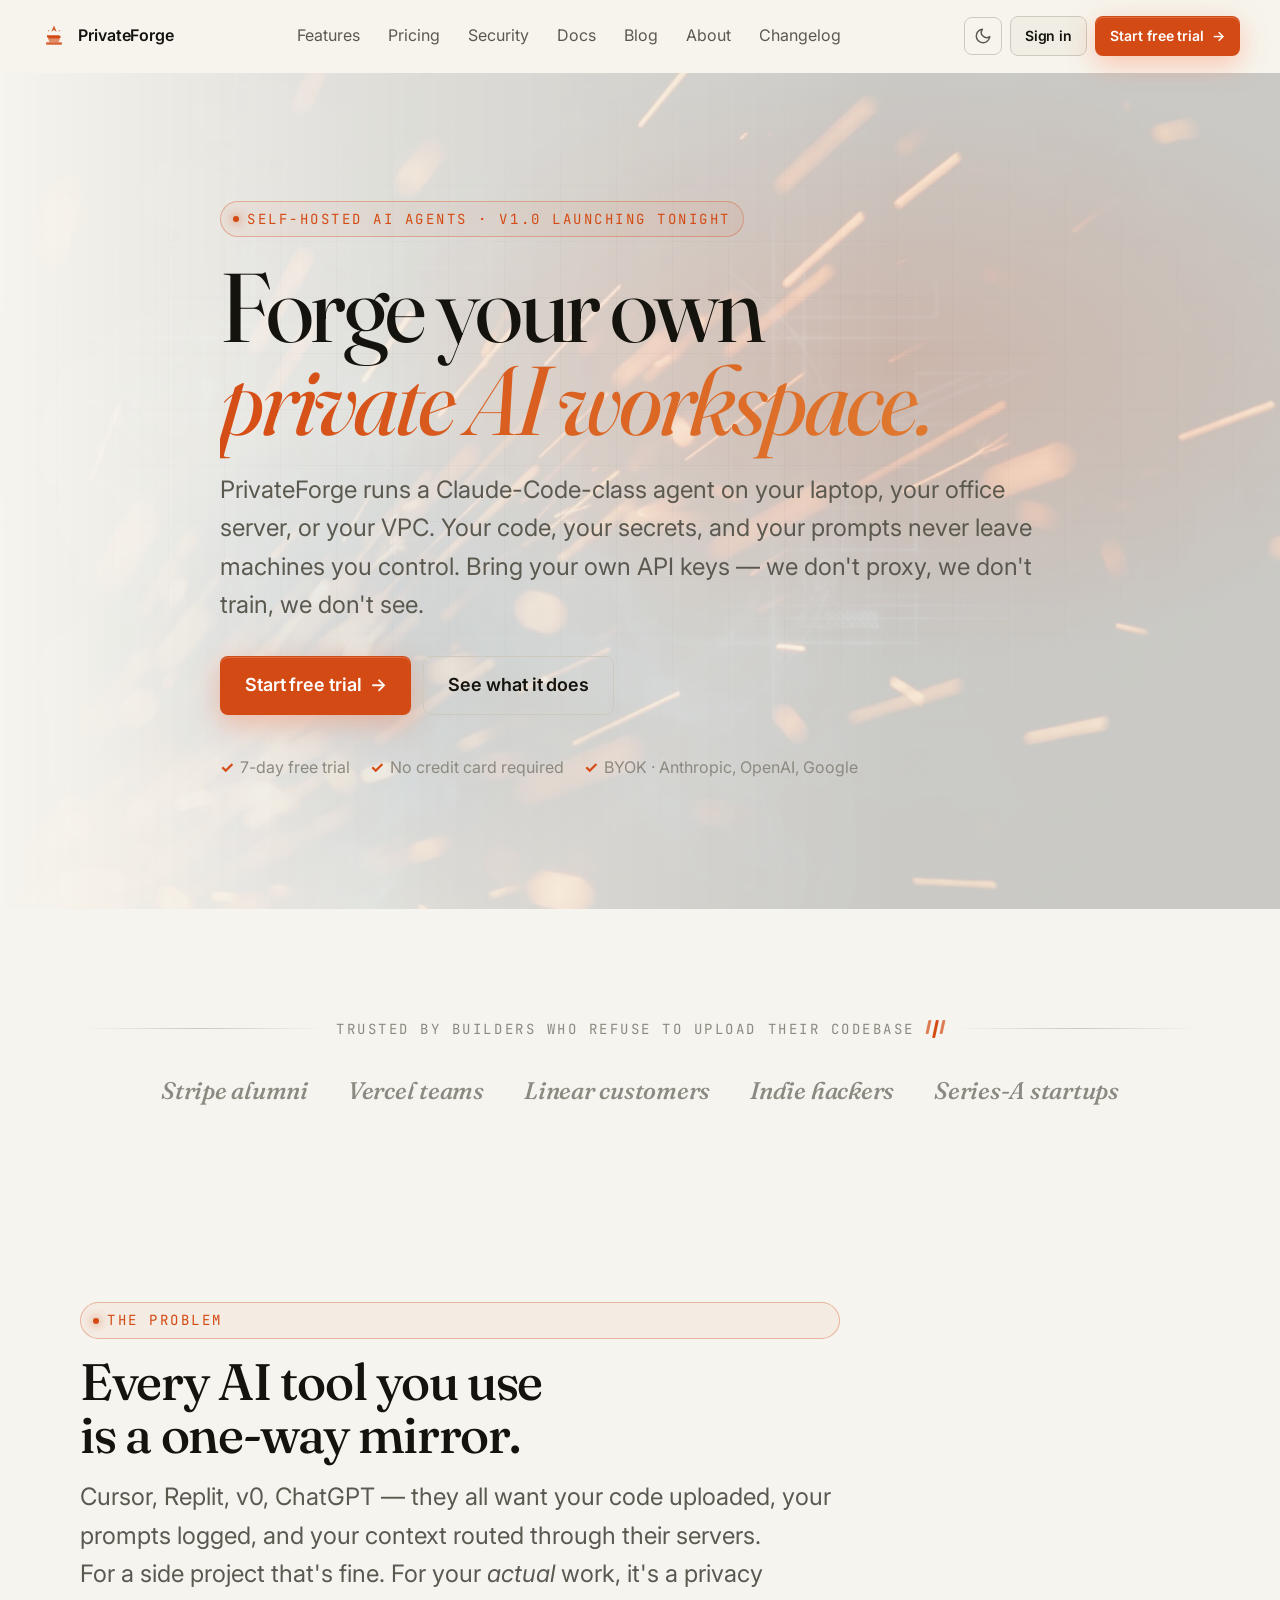
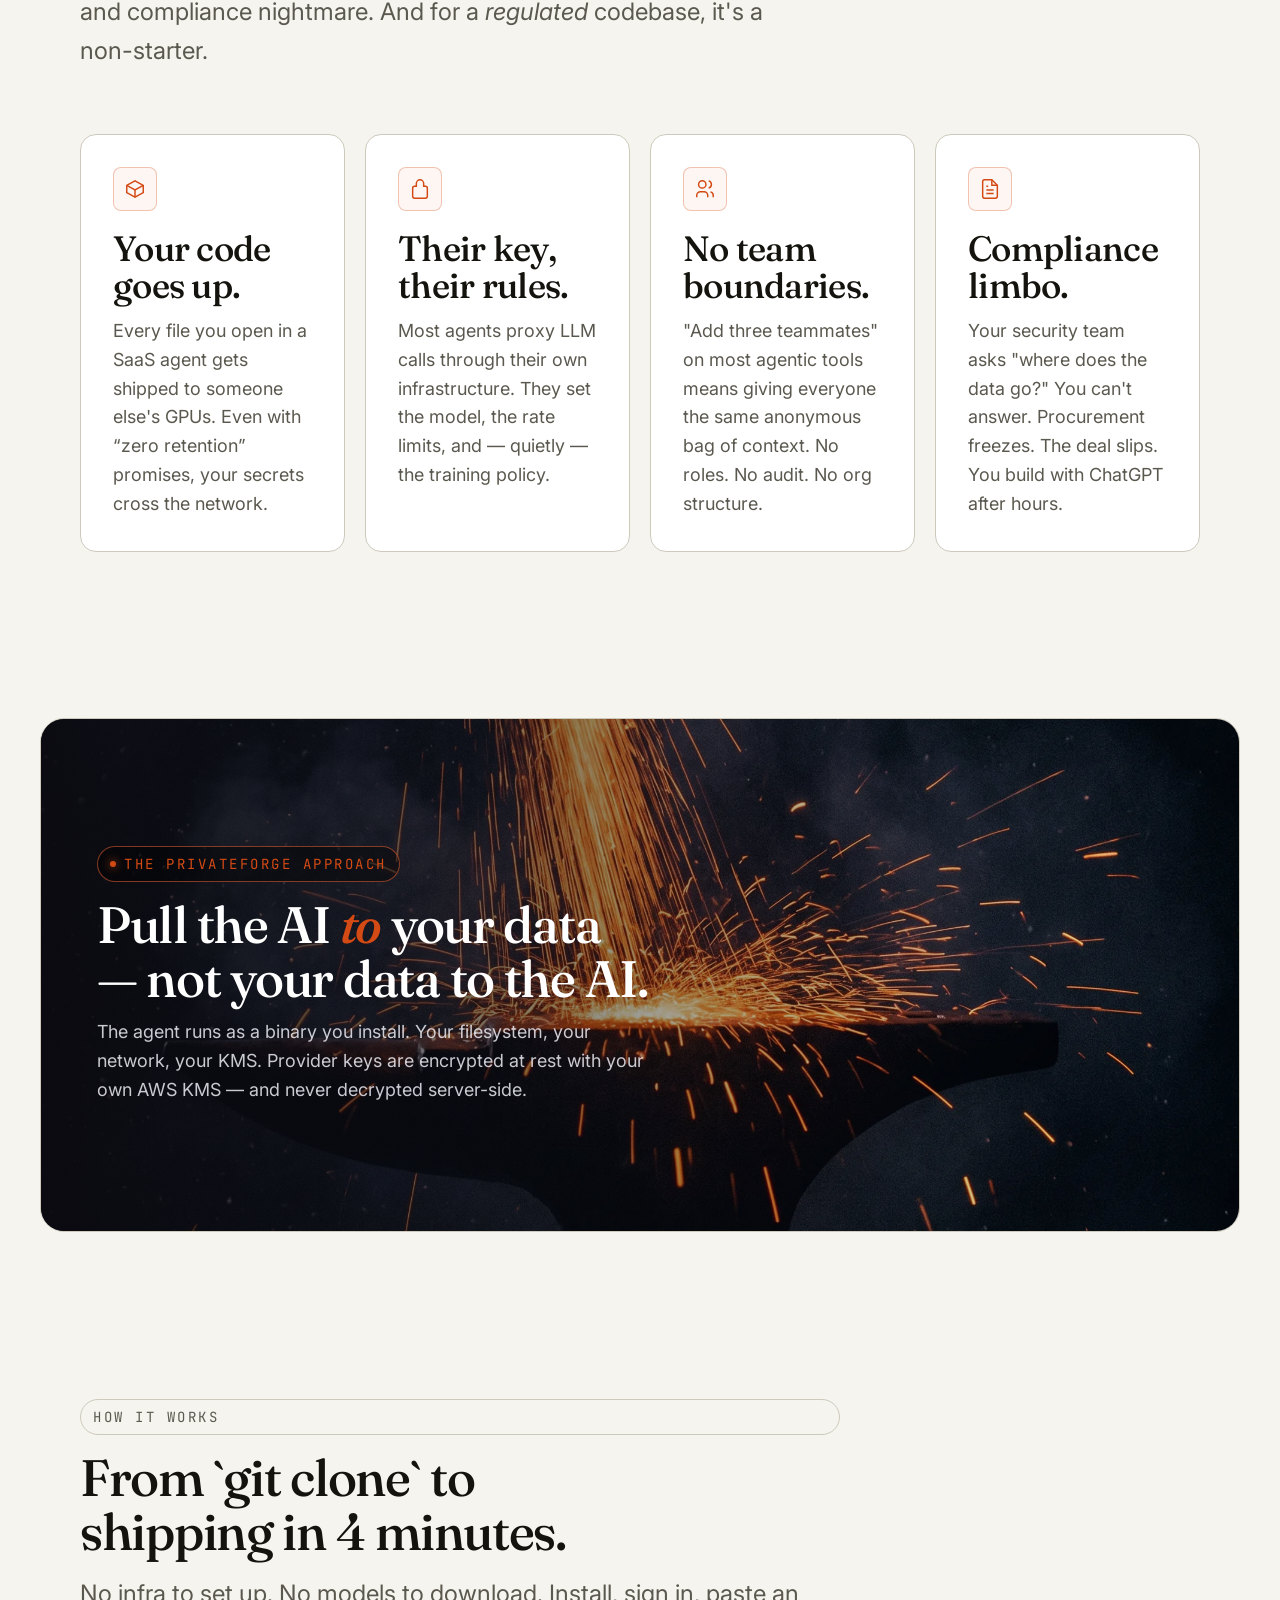
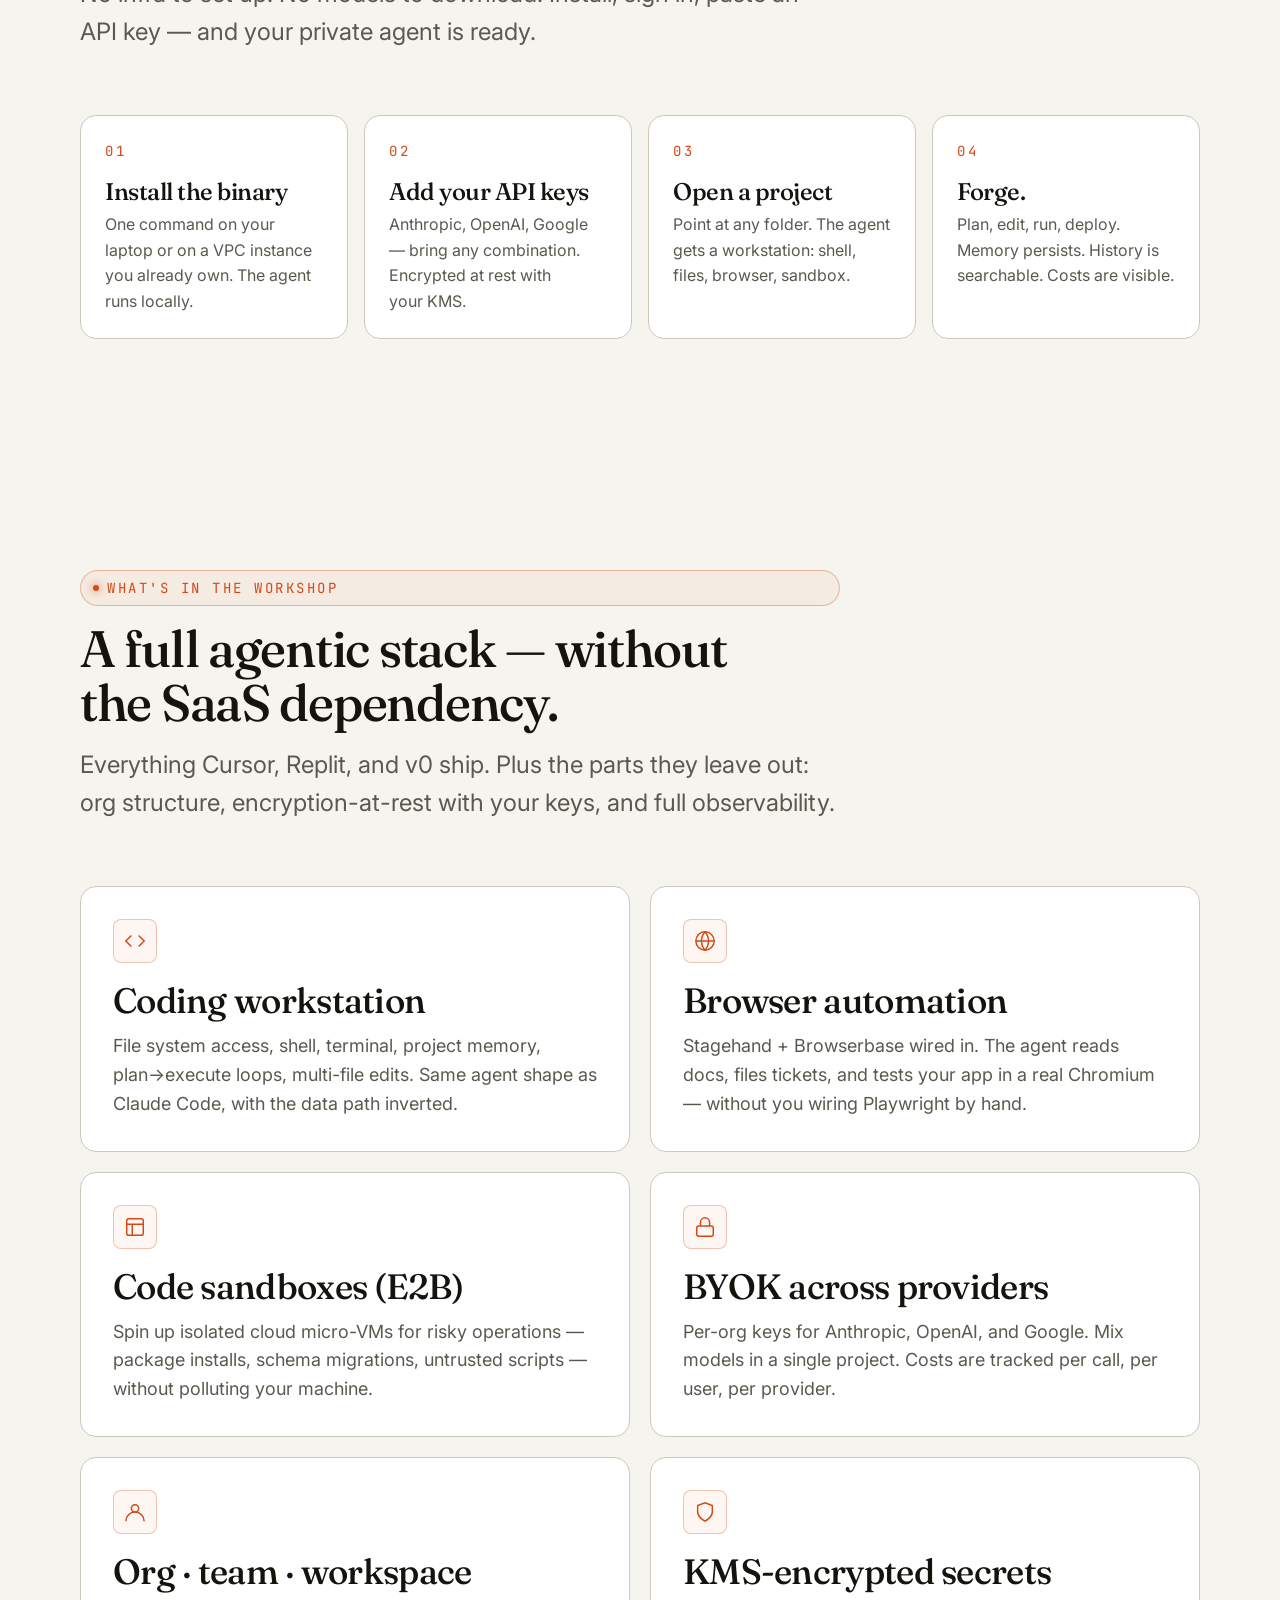
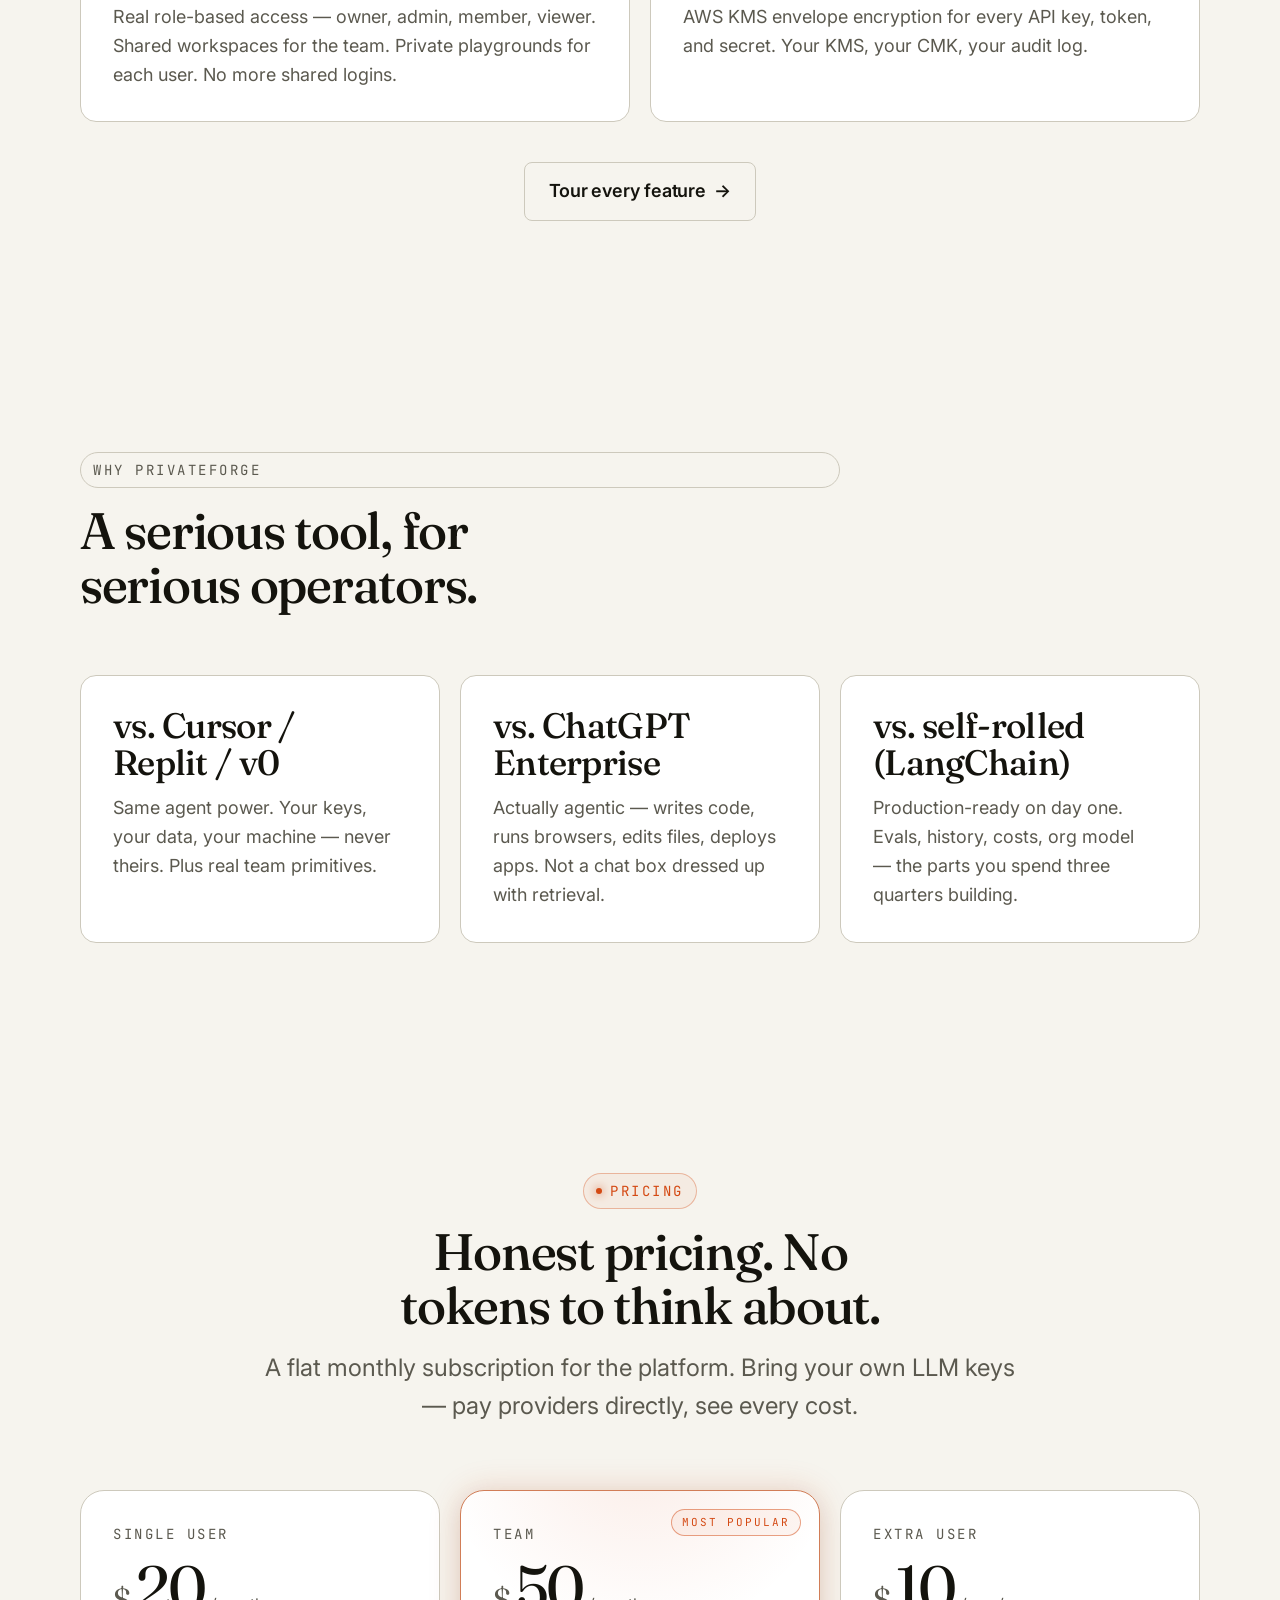
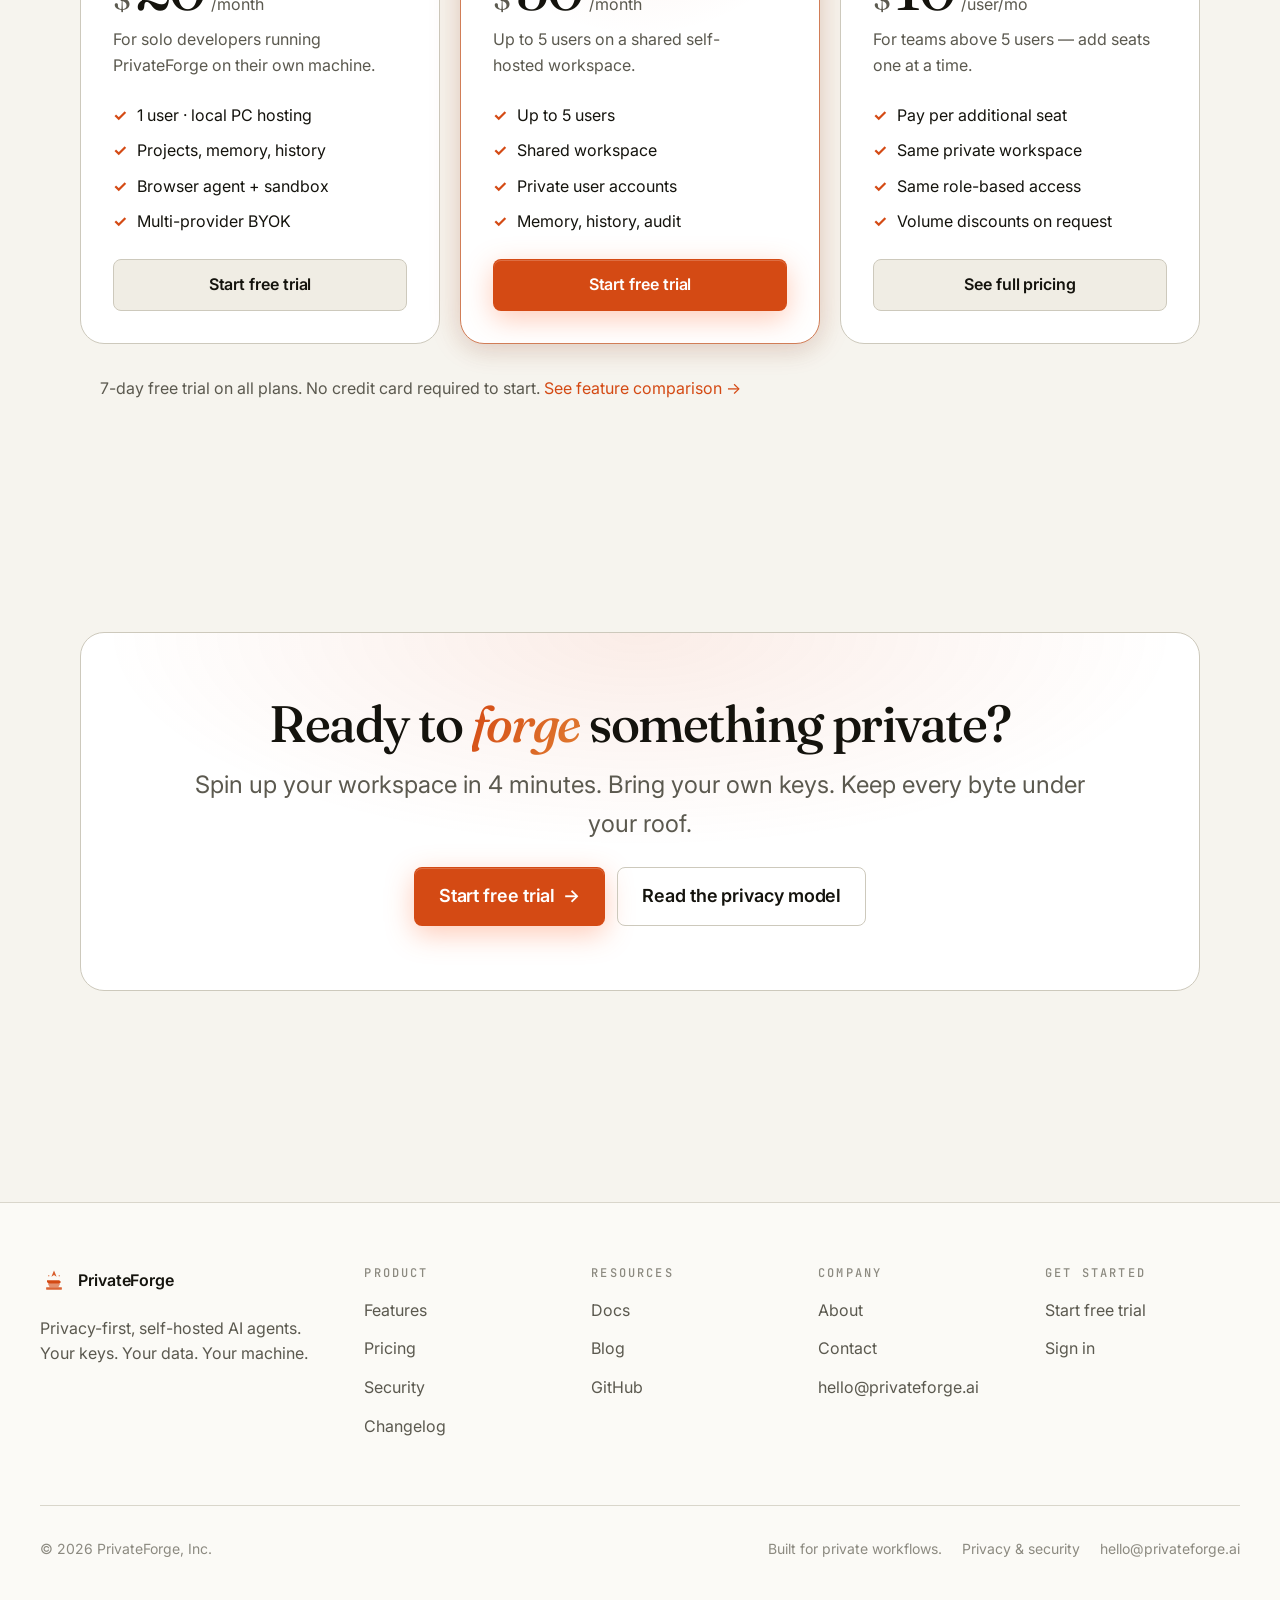
==== index.html @ b2eaf207 "init: PrivateForge marketing site v4.0.0" ====
<!DOCTYPE html>
<html lang="en">
<head>
  <meta charset="UTF-8" />
  <meta name="viewport" content="width=device-width, initial-scale=1" />
  <title>PrivateForge · Self-hosted AI agents you actually control</title>
  <meta name="description" content="Privacy-first, self-hosted AI agent platform. Coding agent, browser automation, and sandboxes — running on your hardware, with your API keys. BYOK, KMS-encrypted, team-ready." />
  <link rel="canonical" href="https://www.privateforge.ai/index.html" />

  <!-- Open Graph -->
  <meta property="og:title" content="PrivateForge · Self-hosted AI agents you actually control" />
  <meta property="og:description" content="Privacy-first, self-hosted AI agent platform. Coding agent, browser automation, and sandboxes — running on your hardware, with your API keys. BYOK, KMS-encrypted, team-ready." />
  <meta property="og:type" content="website" />
  <meta property="og:url" content="https://www.privateforge.ai/index.html" />
  <meta property="og:image" content="https://www.privateforge.ai/images/hero-sparks.webp" />
  <meta property="og:site_name" content="PrivateForge" />

  <!-- Twitter -->
  <meta name="twitter:card" content="summary_large_image" />
  <meta name="twitter:title" content="PrivateForge · Self-hosted AI agents you actually control" />
  <meta name="twitter:description" content="Privacy-first, self-hosted AI agent platform. Coding agent, browser automation, and sandboxes — running on your hardware, with your API keys. BYOK, KMS-encrypted, team-ready." />
  <meta name="twitter:image" content="https://www.privateforge.ai/images/hero-sparks.webp" />

  <meta name="theme-color" content="#0b0a10" media="(prefers-color-scheme: dark)" />
  <meta name="theme-color" content="#f6f4ee" media="(prefers-color-scheme: light)" />

  <!-- Favicon (inline SVG as data URI) -->
  <link rel="icon" type="image/svg+xml" href="data:image/svg+xml;utf8,<svg xmlns='http://www.w3.org/2000/svg' viewBox='0 0 64 64' fill='none'>
 <rect width='64' height='64' rx='14' fill='%230b0a10'/>
 <rect x='14' y='46' width='36' height='6' rx='1' fill='%23ff6b35' opacity='0.85'/>
 <path d='M18 38 L46 38 L42 46 L22 46 Z' fill='%23ff6b35' opacity='0.65'/>
 <path d='M16 30 L44 30 L48 34 L44 38 L20 38 L16 34 Z' fill='%23ff6b35'/>
 <path d='M32 8 L38 22 L32 18 L26 22 Z' fill='%23ffb347' opacity='0.95'/>
 <circle cx='20' cy='20' r='1.6' fill='%23ffd58a' opacity='0.85'/>
 <circle cx='44' cy='20' r='1.6' fill='%23ffd58a' opacity='0.85'/>
</svg>" />

  <!-- Fonts -->
  <link rel="preconnect" href="https://fonts.googleapis.com" />
  <link rel="preconnect" href="https://fonts.gstatic.com" crossorigin />
  <link rel="preload" as="style" href="https://fonts.googleapis.com/css2?family=Fraunces:ital,opsz,wght@0,9..144,300..600;1,9..144,400..500&family=Inter:wght@400;500;600;700&family=JetBrains+Mono:wght@400;500&display=swap" />
  <link rel="stylesheet" href="https://fonts.googleapis.com/css2?family=Fraunces:ital,opsz,wght@0,9..144,300..600;1,9..144,400..500&family=Inter:wght@400;500;600;700&family=JetBrains+Mono:wght@400;500&display=swap" />

  <!-- Styles -->
  <link rel="stylesheet" href="assets/styles.css" />

  <!-- Anti-FOUC theme set -->
  <script>(function(){var t=window.matchMedia('(prefers-color-scheme:light)').matches?'light':'dark';document.documentElement.setAttribute('data-theme',t);})();</script>
</head>
<body>
  <header class="site-header">
    <div class="wrap-xl nav">
      <a class="brand" href="index.html" aria-label="PrivateForge home">
        <svg class="mark" viewBox="0 0 64 64" fill="none" aria-label="PrivateForge" xmlns="http://www.w3.org/2000/svg">
  <rect x="14" y="46" width="36" height="6" rx="1" fill="currentColor" opacity="0.85"/>
  <path d="M18 38 L46 38 L42 46 L22 46 Z" fill="currentColor" opacity="0.6"/>
  <path d="M16 30 L44 30 L48 34 L44 38 L20 38 L16 34 Z" fill="currentColor"/>
  <path d="M32 8 L38 22 L32 18 L26 22 Z" fill="currentColor" opacity="0.9"/>
  <circle cx="20" cy="20" r="1.5" fill="currentColor" opacity="0.7"/>
  <circle cx="44" cy="20" r="1.5" fill="currentColor" opacity="0.7"/>
</svg>
        <span class="word">PrivateForge</span>
      </a>
      <nav aria-label="Primary">
        <ul class="nav-links">
        <li><a href="features.html">Features</a></li>
        <li><a href="pricing.html">Pricing</a></li>
        <li><a href="security.html">Security</a></li>
        <li><a href="docs.html">Docs</a></li>
        <li><a href="blog.html">Blog</a></li>
        <li><a href="about.html">About</a></li>
        <li><a href="changelog.html">Changelog</a></li>
        </ul>
      </nav>
      <div class="nav-cta">
        <button class="theme-toggle" data-theme-toggle aria-label="Toggle theme"></button>
        <a class="btn btn-secondary btn-sm" href="https://app.privateforge.ai/#/login">Sign in</a>
        <a class="btn btn-primary btn-sm" href="https://app.privateforge.ai/#/signup">Start free trial <span class="btn-arrow">→</span></a>
        <button class="nav-toggle" data-menu-toggle aria-label="Open menu" aria-expanded="false">
          <svg width="20" height="20" viewBox="0 0 24 24" fill="none" stroke="currentColor" stroke-width="2"><path d="M4 7h16M4 12h16M4 17h16"/></svg>
        </button>
      </div>
    </div>
    <div class="mobile-menu" data-mobile-menu data-open="false">
      <ul>
        <li><a href="features.html">Features</a></li>
          <li><a href="pricing.html">Pricing</a></li>
          <li><a href="security.html">Security</a></li>
          <li><a href="docs.html">Docs</a></li>
          <li><a href="blog.html">Blog</a></li>
          <li><a href="about.html">About</a></li>
          <li><a href="changelog.html">Changelog</a></li>
        <li><a href="https://app.privateforge.ai/#/login">Sign in</a></li>
      </ul>
      <div class="mobile-cta">
        <a class="btn btn-primary" href="https://app.privateforge.ai/#/signup">Start free trial</a>
      </div>
    </div>
  </header>

<main>
    <section class="hero">
      <div class="hero-bg" aria-hidden="true"></div>
      <div class="hero-image" aria-hidden="true"></div>
      <div class="hero-grid" aria-hidden="true"></div>
      <div class="wrap-xl hero-content">
        <span class="eyebrow hero-eyebrow"><span class="dot"></span> Self-hosted AI agents · v1.0 launching tonight</span>
        <h1>
          Forge your own <br/>
          <span class="accent">private AI workspace.</span>
        </h1>
        <p class="hero-sub">
          PrivateForge runs a Claude-Code-class agent on your laptop, your office server, or your VPC. Your code, your secrets, and your prompts never leave machines you control. Bring your own API keys — we don't proxy, we don't train, we don't see.
        </p>
        <div class="hero-actions">
          <a class="btn btn-primary btn-lg" href="https://app.privateforge.ai/#/signup">Start free trial <span class="btn-arrow">→</span></a>
          <a class="btn btn-ghost btn-lg" href="features.html">See what it does</a>
        </div>
        <div class="hero-meta">
          <span class="check">7-day free trial</span>
          <span class="check">No credit card required</span>
          <span class="check">BYOK · Anthropic, OpenAI, Google</span>
        </div>
      </div>
    </section>

    <!-- Logo cloud / social proof placeholder -->
    <section class="section-tight">
      <div class="wrap">
        <div class="strike-divider">
          Trusted by builders who refuse to upload their codebase
          <span class="marks"><span></span><span></span><span></span></span>
        </div>
        <div class="logo-cloud reveal">
          <span>Stripe alumni</span>
          <span>Vercel teams</span>
          <span>Linear customers</span>
          <span>Indie hackers</span>
          <span>Series-A startups</span>
        </div>
      </div>
    </section>

    <!-- Problem -->
    <section class="section">
      <div class="wrap">
        <div class="section-head reveal">
          <span class="eyebrow"><span class="dot"></span> The problem</span>
          <h2>Every AI tool you use is a one-way mirror.</h2>
          <p class="lede">
            Cursor, Replit, v0, ChatGPT — they all want your code uploaded, your prompts logged, and your context routed through their servers. For a side project that's fine. For your <em>actual</em> work, it's a privacy and compliance nightmare. And for a <em>regulated</em> codebase, it's a non-starter.
          </p>
        </div>

        <div class="feature-grid reveal">
          <article class="card">
            <div class="card-icon">
              <svg width="22" height="22" viewBox="0 0 24 24" fill="none" stroke="currentColor" stroke-width="1.6"><path d="M3 8l9-5 9 5v8l-9 5-9-5z"/><path d="M3 8l9 5 9-5"/><path d="M12 13v8"/></svg>
            </div>
            <h3>Your code goes up.</h3>
            <p>Every file you open in a SaaS agent gets shipped to someone else's GPUs. Even with “zero retention” promises, your secrets cross the network.</p>
          </article>
          <article class="card">
            <div class="card-icon">
              <svg width="22" height="22" viewBox="0 0 24 24" fill="none" stroke="currentColor" stroke-width="1.6"><path d="M12 2a4 4 0 0 0-4 4v3H6a2 2 0 0 0-2 2v9a2 2 0 0 0 2 2h12a2 2 0 0 0 2-2v-9a2 2 0 0 0-2-2h-2V6a4 4 0 0 0-4-4z"/></svg>
            </div>
            <h3>Their key, their rules.</h3>
            <p>Most agents proxy LLM calls through their own infrastructure. They set the model, the rate limits, and — quietly — the training policy.</p>
          </article>
          <article class="card">
            <div class="card-icon">
              <svg width="22" height="22" viewBox="0 0 24 24" fill="none" stroke="currentColor" stroke-width="1.6"><circle cx="9" cy="7" r="4"/><path d="M3 21v-2a4 4 0 0 1 4-4h4a4 4 0 0 1 4 4v2"/><path d="M16 3.13a4 4 0 0 1 0 7.75"/><path d="M21 21v-2a4 4 0 0 0-3-3.87"/></svg>
            </div>
            <h3>No team boundaries.</h3>
            <p>"Add three teammates" on most agentic tools means giving everyone the same anonymous bag of context. No roles. No audit. No org structure.</p>
          </article>
          <article class="card">
            <div class="card-icon">
              <svg width="22" height="22" viewBox="0 0 24 24" fill="none" stroke="currentColor" stroke-width="1.6"><path d="M14 2H6a2 2 0 0 0-2 2v16a2 2 0 0 0 2 2h12a2 2 0 0 0 2-2V8z"/><path d="M14 2v6h6"/><path d="M16 13H8M16 17H8M10 9H8"/></svg>
            </div>
            <h3>Compliance limbo.</h3>
            <p>Your security team asks "where does the data go?" You can't answer. Procurement freezes. The deal slips. You build with ChatGPT after hours.</p>
          </article>
        </div>
      </div>
    </section>

    <!-- Anvil section divider -->
    <section style="position:relative;padding-block:0;">
      <div class="wrap-xl reveal" style="padding-block: clamp(2rem, 4vw, 4rem);">
        <div style="border-radius: var(--radius-2xl); overflow: hidden; aspect-ratio: 21/9; position: relative; border: 1px solid var(--color-border);">
          <img src="images/section-anvil.webp" alt="Sparks raining onto an iron anvil — the PrivateForge motif" loading="lazy" style="width:100%;height:100%;object-fit:cover;" />
          <div style="position:absolute;inset:0;background:linear-gradient(90deg, rgba(11,10,16,0.95) 0%, rgba(11,10,16,0.4) 50%, transparent 100%);"></div>
          <div style="position:absolute;inset:0;display:flex;align-items:center;padding:clamp(1.5rem,5vw,3.5rem);">
            <div style="max-width: 560px;">
              <div class="eyebrow" style="margin-bottom: var(--space-4); background: rgba(0,0,0,0.4); border-color: rgba(255,107,53,0.5);"><span class="dot"></span> The PrivateForge approach</div>
              <h2 style="font-size: var(--text-2xl); letter-spacing: -0.025em; color: #fff; margin-bottom: var(--space-3);">
                Pull the AI <em style="color: var(--color-primary); font-style: italic;">to</em> your data — not your data to the AI.
              </h2>
              <p style="color: rgba(236,235,243,0.85); max-width: 52ch;">
                The agent runs as a binary you install. Your filesystem, your network, your KMS. Provider keys are encrypted at rest with your own AWS KMS — and never decrypted server-side.
              </p>
            </div>
          </div>
        </div>
      </div>
    </section>

    <!-- How it works -->
    <section class="section">
      <div class="wrap">
        <div class="section-head reveal">
          <span class="eyebrow ghost">How it works</span>
          <h2>From `git clone` to shipping in 4 minutes.</h2>
          <p class="lede">No infra to set up. No models to download. Install, sign in, paste an API key — and your private agent is ready.</p>
        </div>
        <div class="steps reveal">
          <div class="step">
            <h3>Install the binary</h3>
            <p>One command on your laptop or on a VPC instance you already own. The agent runs locally.</p>
          </div>
          <div class="step">
            <h3>Add your API keys</h3>
            <p>Anthropic, OpenAI, Google — bring any combination. Encrypted at rest with your KMS.</p>
          </div>
          <div class="step">
            <h3>Open a project</h3>
            <p>Point at any folder. The agent gets a workstation: shell, files, browser, sandbox.</p>
          </div>
          <div class="step">
            <h3>Forge.</h3>
            <p>Plan, edit, run, deploy. Memory persists. History is searchable. Costs are visible.</p>
          </div>
        </div>
      </div>
    </section>

    <!-- Features grid -->
    <section class="section" id="features-preview">
      <div class="wrap">
        <div class="section-head reveal">
          <span class="eyebrow"><span class="dot"></span> What's in the workshop</span>
          <h2>A full agentic stack — without the SaaS dependency.</h2>
          <p class="lede">Everything Cursor, Replit, and v0 ship. Plus the parts they leave out: org structure, encryption-at-rest with your keys, and full observability.</p>
        </div>

        <div class="feature-grid-2 reveal">
          <article class="card">
            <div class="card-icon">
              <svg width="22" height="22" viewBox="0 0 24 24" fill="none" stroke="currentColor" stroke-width="1.6"><polyline points="16 18 22 12 16 6"/><polyline points="8 6 2 12 8 18"/></svg>
            </div>
            <h3>Coding workstation</h3>
            <p>File system access, shell, terminal, project memory, plan→execute loops, multi-file edits. Same agent shape as Claude Code, with the data path inverted.</p>
          </article>
          <article class="card">
            <div class="card-icon">
              <svg width="22" height="22" viewBox="0 0 24 24" fill="none" stroke="currentColor" stroke-width="1.6"><circle cx="12" cy="12" r="10"/><path d="M2 12h20M12 2a15 15 0 0 1 0 20M12 2a15 15 0 0 0 0 20"/></svg>
            </div>
            <h3>Browser automation</h3>
            <p>Stagehand + Browserbase wired in. The agent reads docs, files tickets, and tests your app in a real Chromium — without you wiring Playwright by hand.</p>
          </article>
          <article class="card">
            <div class="card-icon">
              <svg width="22" height="22" viewBox="0 0 24 24" fill="none" stroke="currentColor" stroke-width="1.6"><rect x="3" y="3" width="18" height="18" rx="2"/><path d="M3 9h18M9 21V9"/></svg>
            </div>
            <h3>Code sandboxes (E2B)</h3>
            <p>Spin up isolated cloud micro-VMs for risky operations — package installs, schema migrations, untrusted scripts — without polluting your machine.</p>
          </article>
          <article class="card">
            <div class="card-icon">
              <svg width="22" height="22" viewBox="0 0 24 24" fill="none" stroke="currentColor" stroke-width="1.6"><rect x="3" y="11" width="18" height="11" rx="2"/><path d="M7 11V7a5 5 0 0 1 10 0v4"/></svg>
            </div>
            <h3>BYOK across providers</h3>
            <p>Per-org keys for Anthropic, OpenAI, and Google. Mix models in a single project. Costs are tracked per call, per user, per provider.</p>
          </article>
          <article class="card">
            <div class="card-icon">
              <svg width="22" height="22" viewBox="0 0 24 24" fill="none" stroke="currentColor" stroke-width="1.6"><circle cx="12" cy="8" r="4"/><path d="M2 22a10 10 0 0 1 20 0"/></svg>
            </div>
            <h3>Org · team · workspace</h3>
            <p>Real role-based access — owner, admin, member, viewer. Shared workspaces for the team. Private playgrounds for each user. No more shared logins.</p>
          </article>
          <article class="card">
            <div class="card-icon">
              <svg width="22" height="22" viewBox="0 0 24 24" fill="none" stroke="currentColor" stroke-width="1.6"><path d="M12 22s8-4 8-10V5l-8-3-8 3v7c0 6 8 10 8 10z"/></svg>
            </div>
            <h3>KMS-encrypted secrets</h3>
            <p>AWS KMS envelope encryption for every API key, token, and secret. Your KMS, your CMK, your audit log.</p>
          </article>
        </div>

        <div style="margin-top: var(--space-10); display: flex; justify-content: center;" class="reveal">
          <a class="btn btn-ghost btn-lg" href="features.html">Tour every feature <span class="btn-arrow">→</span></a>
        </div>
      </div>
    </section>

    <!-- Comparison -->
    <section class="section">
      <div class="wrap">
        <div class="section-head reveal">
          <span class="eyebrow ghost">Why PrivateForge</span>
          <h2>A serious tool, for serious operators.</h2>
        </div>
        <div class="feature-grid-3 reveal">
          <article class="card">
            <h3>vs. Cursor / Replit / v0</h3>
            <p class="muted">Same agent power. Your keys, your data, your machine — never theirs. Plus real team primitives.</p>
          </article>
          <article class="card">
            <h3>vs. ChatGPT Enterprise</h3>
            <p class="muted">Actually agentic — writes code, runs browsers, edits files, deploys apps. Not a chat box dressed up with retrieval.</p>
          </article>
          <article class="card">
            <h3>vs. self-rolled (LangChain)</h3>
            <p class="muted">Production-ready on day one. Evals, history, costs, org model — the parts you spend three quarters building.</p>
          </article>
        </div>
      </div>
    </section>

    <!-- Pricing teaser -->
    <section class="section">
      <div class="wrap">
        <div class="section-head center reveal">
          <span class="eyebrow"><span class="dot"></span> Pricing</span>
          <h2>Honest pricing. No tokens to think about.</h2>
          <p class="lede">A flat monthly subscription for the platform. Bring your own LLM keys — pay providers directly, see every cost.</p>
        </div>
        <div class="pricing-grid reveal">
          <article class="price-card">
            <div class="plan">Single User</div>
            <div class="price"><span class="currency">$</span>20<span class="period">/month</span></div>
            <p class="summary">For solo developers running PrivateForge on their own machine.</p>
            <ul>
              <li>1 user · local PC hosting</li>
              <li>Projects, memory, history</li>
              <li>Browser agent + sandbox</li>
              <li>Multi-provider BYOK</li>
            </ul>
            <a class="btn btn-secondary" href="https://app.privateforge.ai/#/signup">Start free trial</a>
          </article>
          <article class="price-card featured">
            <div class="plan">Team</div>
            <div class="price"><span class="currency">$</span>50<span class="period">/month</span></div>
            <p class="summary">Up to 5 users on a shared self-hosted workspace.</p>
            <ul>
              <li>Up to 5 users</li>
              <li>Shared workspace</li>
              <li>Private user accounts</li>
              <li>Memory, history, audit</li>
            </ul>
            <a class="btn btn-primary" href="https://app.privateforge.ai/#/signup">Start free trial</a>
          </article>
          <article class="price-card">
            <div class="plan">Extra User</div>
            <div class="price"><span class="currency">$</span>10<span class="period">/user/mo</span></div>
            <p class="summary">For teams above 5 users — add seats one at a time.</p>
            <ul>
              <li>Pay per additional seat</li>
              <li>Same private workspace</li>
              <li>Same role-based access</li>
              <li>Volume discounts on request</li>
            </ul>
            <a class="btn btn-secondary" href="pricing.html">See full pricing</a>
          </article>
        </div>
        <p style="text-align: center; margin-top: var(--space-8); color: var(--color-text-muted); font-size: var(--text-sm);" class="reveal">
          7-day free trial on all plans. No credit card required to start. <a href="pricing.html" style="color: var(--color-primary);">See feature comparison →</a>
        </p>
      </div>
    </section>

    <!-- Final CTA -->
    <section class="section">
      <div class="wrap">
        <div class="cta-strip reveal">
          <h2>Ready to <span class="accent">forge</span> something private?</h2>
          <p>Spin up your workspace in 4 minutes. Bring your own keys. Keep every byte under your roof.</p>
          <div class="actions">
            <a class="btn btn-primary btn-lg" href="https://app.privateforge.ai/#/signup">Start free trial <span class="btn-arrow">→</span></a>
            <a class="btn btn-ghost btn-lg" href="security.html">Read the privacy model</a>
          </div>
        </div>
      </div>
    </section>
  </main>
<footer class="site-footer">
    <div class="wrap-xl">
      <div class="footer-grid">
        <div class="col footer-brand">
          <a class="brand" href="index.html" aria-label="PrivateForge home">
            <svg class="mark" viewBox="0 0 64 64" fill="none" aria-label="PrivateForge" xmlns="http://www.w3.org/2000/svg">
  <rect x="14" y="46" width="36" height="6" rx="1" fill="currentColor" opacity="0.85"/>
  <path d="M18 38 L46 38 L42 46 L22 46 Z" fill="currentColor" opacity="0.6"/>
  <path d="M16 30 L44 30 L48 34 L44 38 L20 38 L16 34 Z" fill="currentColor"/>
  <path d="M32 8 L38 22 L32 18 L26 22 Z" fill="currentColor" opacity="0.9"/>
  <circle cx="20" cy="20" r="1.5" fill="currentColor" opacity="0.7"/>
  <circle cx="44" cy="20" r="1.5" fill="currentColor" opacity="0.7"/>
</svg>
            <span class="word">PrivateForge</span>
          </a>
          <p class="tagline">Privacy-first, self-hosted AI agents. Your keys. Your data. Your machine.</p>
        </div>
        <div class="col">
          <h4>Product</h4>
          <ul>
            <li><a href="features.html">Features</a></li>
            <li><a href="pricing.html">Pricing</a></li>
            <li><a href="security.html">Security</a></li>
            <li><a href="changelog.html">Changelog</a></li>
          </ul>
        </div>
        <div class="col">
          <h4>Resources</h4>
          <ul>
            <li><a href="docs.html">Docs</a></li>
            <li><a href="blog.html">Blog</a></li>
            <li><a href="https://github.com/kunalpatel90/privateforge-app">GitHub</a></li>
          </ul>
        </div>
        <div class="col">
          <h4>Company</h4>
          <ul>
            <li><a href="about.html">About</a></li>
            <li><a href="contact.html">Contact</a></li>
            <li><a href="mailto:hello@privateforge.ai">hello@privateforge.ai</a></li>
          </ul>
        </div>
        <div class="col">
          <h4>Get started</h4>
          <ul>
            <li><a href="https://app.privateforge.ai/#/signup">Start free trial</a></li>
            <li><a href="https://app.privateforge.ai/#/login">Sign in</a></li>
          </ul>
        </div>
      </div>
      <div class="footer-bottom">
        <span>© <span data-year>2026</span> PrivateForge, Inc.</span>
        <div class="meta">
          <span>Built for private workflows.</span>
          <a href="security.html">Privacy & security</a>
          <a href="mailto:hello@privateforge.ai">hello@privateforge.ai</a>
        </div>
      </div>
    </div>
  </footer>
  <script src="assets/site.js" defer></script>
</body>
</html>
---- assets/styles.css ----
/* =========================================================================
   PrivateForge — Marketing Site
   Bold, dark-mode-default, molten amber on deep navy. Forge metaphor.
   ========================================================================= */

/* ---------- Tokens ---------- */
:root {
  /* Type scale (fluid) */
  --text-xs:   clamp(0.75rem,  0.7rem  + 0.25vw, 0.875rem);
  --text-sm:   clamp(0.875rem, 0.8rem  + 0.35vw, 1rem);
  --text-base: clamp(1rem,     0.95rem + 0.25vw, 1.125rem);
  --text-lg:   clamp(1.125rem, 1rem    + 0.75vw, 1.5rem);
  --text-xl:   clamp(1.5rem,   1.2rem  + 1.25vw, 2.25rem);
  --text-2xl:  clamp(2rem,     1.2rem  + 2.5vw,  3.5rem);
  --text-3xl:  clamp(2.5rem,   1rem    + 4vw,    5rem);
  --text-hero: clamp(2.75rem,  0.5rem  + 7vw,    7.5rem);

  /* Spacing (4px) */
  --space-1: 0.25rem; --space-2: 0.5rem; --space-3: 0.75rem; --space-4: 1rem;
  --space-5: 1.25rem; --space-6: 1.5rem; --space-8: 2rem; --space-10: 2.5rem;
  --space-12: 3rem; --space-16: 4rem; --space-20: 5rem; --space-24: 6rem; --space-32: 8rem;

  /* Radius */
  --radius-sm: 0.375rem; --radius-md: 0.5rem; --radius-lg: 0.75rem;
  --radius-xl: 1rem; --radius-2xl: 1.5rem; --radius-full: 9999px;

  /* Content widths */
  --content-narrow: 680px;
  --content-default: 960px;
  --content-wide: 1200px;
  --content-xl: 1320px;

  /* Fonts */
  --font-display: 'Fraunces', 'Times New Roman', Georgia, serif;
  --font-body: 'Inter', -apple-system, BlinkMacSystemFont, 'Helvetica Neue', sans-serif;
  --font-mono: 'JetBrains Mono', ui-monospace, SFMono-Regular, Menlo, monospace;

  /* Transitions */
  --t-fast: 140ms cubic-bezier(0.16, 1, 0.3, 1);
  --t-mid:  240ms cubic-bezier(0.16, 1, 0.3, 1);
  --t-slow: 480ms cubic-bezier(0.16, 1, 0.3, 1);
}

/* Dark mode (default) */
:root,
[data-theme='dark'] {
  --color-bg:        #0b0a10;
  --color-bg-elev:   #100f17;
  --color-surface:   #14131c;
  --color-surface-2: #1a1924;
  --color-surface-3: #22202d;
  --color-divider:   #26242f;
  --color-border:    #2e2c39;
  --color-border-strong: #403d4f;

  --color-text:       #ecebf3;
  --color-text-muted: #a09eae;
  --color-text-faint: #6a6878;
  --color-text-inverse: #0b0a10;

  /* Molten amber primary */
  --color-primary:        #ff6b35;
  --color-primary-hover:  #ff8557;
  --color-primary-active: #e95a26;
  --color-primary-soft:   rgba(255, 107, 53, 0.16);
  --color-primary-faint:  rgba(255, 107, 53, 0.08);

  /* Steel blue secondary */
  --color-secondary:        #5b8cb0;
  --color-secondary-soft:   rgba(91, 140, 176, 0.16);

  /* Glow / spark colors used in gradients */
  --color-ember:  #ffb347;
  --color-spark:  #ffd58a;

  /* Status */
  --color-success: #65d39a;
  --color-warning: #ffb347;
  --color-danger:  #ef5a78;

  /* Shadows */
  --shadow-sm: 0 1px 2px rgba(0, 0, 0, 0.3);
  --shadow-md: 0 8px 24px rgba(0, 0, 0, 0.35);
  --shadow-lg: 0 20px 60px rgba(0, 0, 0, 0.5);
  --shadow-glow: 0 0 32px rgba(255, 107, 53, 0.25);
}

/* Light mode */
[data-theme='light'] {
  --color-bg:        #f6f4ee;
  --color-bg-elev:   #fbfaf6;
  --color-surface:   #ffffff;
  --color-surface-2: #f0ede4;
  --color-surface-3: #e7e4d9;
  --color-divider:   #d9d6cb;
  --color-border:    #cdc9bc;
  --color-border-strong: #b3afa1;

  --color-text:       #14130d;
  --color-text-muted: #5b594f;
  --color-text-faint: #8c8a80;
  --color-text-inverse: #f6f4ee;

  --color-primary:        #d44a14;
  --color-primary-hover:  #b83d0e;
  --color-primary-active: #9c3209;
  --color-primary-soft:   rgba(212, 74, 20, 0.10);
  --color-primary-faint:  rgba(212, 74, 20, 0.05);

  --color-secondary:        #3d6884;
  --color-secondary-soft:   rgba(61, 104, 132, 0.10);

  --color-ember:  #e07a30;
  --color-spark:  #c66318;

  --color-success: #1e8055;
  --color-warning: #b56b13;
  --color-danger:  #c43e57;

  --shadow-sm: 0 1px 2px rgba(20, 19, 13, 0.06);
  --shadow-md: 0 8px 24px rgba(20, 19, 13, 0.08);
  --shadow-lg: 0 20px 60px rgba(20, 19, 13, 0.12);
  --shadow-glow: 0 0 32px rgba(212, 74, 20, 0.18);
}

/* ---------- Base ---------- */
*, *::before, *::after { box-sizing: border-box; margin: 0; padding: 0; }

html {
  -webkit-font-smoothing: antialiased;
  -moz-osx-font-smoothing: grayscale;
  text-rendering: optimizeLegibility;
  scroll-behavior: smooth;
  scroll-padding-top: 88px;
  background: var(--color-bg);
  color-scheme: dark;
}
[data-theme='light'] html { color-scheme: light; }

body {
  min-height: 100dvh;
  font-family: var(--font-body);
  font-size: var(--text-base);
  line-height: 1.6;
  color: var(--color-text);
  background: var(--color-bg);
  overflow-x: hidden;
}

img, picture, video, canvas, svg { display: block; max-width: 100%; height: auto; }
button { cursor: pointer; background: none; border: none; color: inherit; font: inherit; }
a { color: inherit; text-decoration: none; }
input, button, textarea, select { font: inherit; color: inherit; }

h1, h2, h3, h4, h5, h6 {
  font-family: var(--font-display);
  font-weight: 500;
  line-height: 1.05;
  letter-spacing: -0.02em;
  text-wrap: balance;
}
h1 { font-weight: 400; }
p, li, figcaption { text-wrap: pretty; }
p { max-width: 68ch; }

::selection { background: var(--color-primary-soft); color: var(--color-text); }

:focus-visible {
  outline: 2px solid var(--color-primary);
  outline-offset: 3px;
  border-radius: var(--radius-sm);
}

a, button, [role='button'] {
  transition: color var(--t-fast), background var(--t-fast),
              border-color var(--t-fast), box-shadow var(--t-fast),
              transform var(--t-fast);
}

@media (prefers-reduced-motion: reduce) {
  *, *::before, *::after {
    animation-duration: 0.01ms !important;
    animation-iteration-count: 1 !important;
    transition-duration: 0.01ms !important;
    scroll-behavior: auto !important;
  }
}

.sr-only {
  position: absolute; width: 1px; height: 1px; padding: 0; margin: -1px;
  overflow: hidden; clip: rect(0, 0, 0, 0); white-space: nowrap; border: 0;
}

/* ---------- Layout primitives ---------- */
.wrap        { width: 100%; max-width: var(--content-wide);  margin-inline: auto; padding-inline: clamp(1.25rem, 4vw, 2.5rem); }
.wrap-narrow { width: 100%; max-width: var(--content-narrow);   margin-inline: auto; padding-inline: clamp(1.25rem, 4vw, 2.5rem); }
.wrap-default{ width: 100%; max-width: var(--content-default); margin-inline: auto; padding-inline: clamp(1.25rem, 4vw, 2.5rem); }
.wrap-xl     { width: 100%; max-width: var(--content-xl);     margin-inline: auto; padding-inline: clamp(1.25rem, 4vw, 2.5rem); }

.section { padding-block: clamp(var(--space-16), 9vw, var(--space-32)); }
.section-tight { padding-block: clamp(var(--space-12), 6vw, var(--space-20)); }

/* Hammer-strike divider */
.strike-divider {
  display: flex; align-items: center; gap: var(--space-3);
  color: var(--color-text-faint);
  font-family: var(--font-mono);
  font-size: var(--text-xs);
  text-transform: uppercase;
  letter-spacing: 0.18em;
  margin-block: var(--space-8);
}
.strike-divider::before,
.strike-divider::after {
  content: ''; flex: 1; height: 1px;
  background: linear-gradient(90deg, transparent, var(--color-border), transparent);
}
.strike-divider .marks {
  display: inline-flex; gap: 4px; color: var(--color-primary);
}
.strike-divider .marks span {
  display: inline-block; width: 3px; height: 14px;
  background: currentColor; border-radius: 1px; transform: skewX(-12deg);
  opacity: 0.7;
}
.strike-divider .marks span:nth-child(2) { opacity: 1; height: 18px; }
.strike-divider .marks span:nth-child(3) { opacity: 0.7; }

/* ---------- Eyebrow / kicker ---------- */
.eyebrow {
  display: inline-flex; align-items: center; gap: var(--space-2);
  font-family: var(--font-mono);
  font-size: var(--text-xs);
  text-transform: uppercase;
  letter-spacing: 0.18em;
  color: var(--color-primary);
  padding: 6px 12px;
  border: 1px solid color-mix(in srgb, var(--color-primary) 35%, transparent);
  border-radius: var(--radius-full);
  background: var(--color-primary-faint);
}
.eyebrow.ghost {
  color: var(--color-text-muted);
  border-color: var(--color-border);
  background: transparent;
}
.eyebrow .dot {
  width: 6px; height: 6px; border-radius: 50%;
  background: var(--color-primary);
  box-shadow: 0 0 10px var(--color-primary);
}

/* ---------- Buttons ---------- */
.btn {
  display: inline-flex; align-items: center; justify-content: center; gap: 8px;
  padding: 12px 20px; border-radius: var(--radius-md);
  font-size: var(--text-sm); font-weight: 600;
  letter-spacing: -0.005em;
  white-space: nowrap;
  border: 1px solid transparent;
  cursor: pointer;
}
.btn-primary {
  background: var(--color-primary);
  color: #fff;
  box-shadow: 0 1px 0 rgba(255, 255, 255, 0.2) inset, 0 8px 28px rgba(255, 107, 53, 0.35);
}
.btn-primary:hover {
  background: var(--color-primary-hover);
  transform: translateY(-1px);
  box-shadow: 0 1px 0 rgba(255, 255, 255, 0.25) inset, 0 12px 36px rgba(255, 107, 53, 0.5);
}
.btn-primary:active { transform: translateY(0); }
.btn-secondary {
  background: var(--color-surface-2);
  color: var(--color-text);
  border-color: var(--color-border);
}
.btn-secondary:hover {
  background: var(--color-surface-3);
  border-color: var(--color-border-strong);
}
.btn-ghost {
  background: transparent;
  color: var(--color-text);
  border-color: var(--color-border);
}
.btn-ghost:hover {
  border-color: var(--color-primary);
  color: var(--color-primary);
}
.btn-link {
  padding: 0; background: none; border: none;
  color: var(--color-primary); font-weight: 600;
  display: inline-flex; align-items: center; gap: 6px;
}
.btn-link:hover { color: var(--color-primary-hover); gap: 10px; }
.btn-lg { padding: 14px 24px; font-size: var(--text-base); }
.btn-sm { padding: 8px 14px; font-size: var(--text-xs); }

/* Arrow that grows on hover */
.btn-arrow { transition: transform var(--t-fast); }
.btn:hover .btn-arrow { transform: translateX(2px); }

/* ---------- Header ---------- */
.site-header {
  position: sticky; top: 0; z-index: 50;
  backdrop-filter: blur(16px) saturate(140%);
  -webkit-backdrop-filter: blur(16px) saturate(140%);
  background: color-mix(in srgb, var(--color-bg) 78%, transparent);
  border-bottom: 1px solid transparent;
  transition: border-color var(--t-mid), background var(--t-mid);
}
.site-header.scrolled {
  border-bottom-color: var(--color-divider);
  background: color-mix(in srgb, var(--color-bg) 88%, transparent);
}
.nav {
  display: flex; align-items: center; justify-content: space-between;
  height: 72px;
  gap: var(--space-6);
}
.brand {
  display: inline-flex; align-items: center; gap: 10px;
  font-weight: 600; font-size: var(--text-sm);
  letter-spacing: -0.005em;
}
.brand .mark { color: var(--color-primary); width: 28px; height: 28px; }
.brand .word { color: var(--color-text); }
.brand:hover .mark { color: var(--color-primary-hover); }

.nav-links {
  display: flex; align-items: center; gap: var(--space-1);
  list-style: none;
}
.nav-links a {
  display: inline-block; padding: 8px 12px;
  font-size: var(--text-sm); color: var(--color-text-muted);
  border-radius: var(--radius-md);
}
.nav-links a:hover { color: var(--color-text); background: var(--color-surface-2); }
.nav-links a[aria-current="page"] { color: var(--color-text); }

.nav-cta { display: flex; align-items: center; gap: var(--space-2); }
.theme-toggle {
  width: 38px; height: 38px;
  border: 1px solid var(--color-border);
  border-radius: var(--radius-md);
  display: inline-flex; align-items: center; justify-content: center;
  color: var(--color-text-muted);
  background: transparent;
}
.theme-toggle:hover { color: var(--color-primary); border-color: var(--color-primary); }

.nav-toggle {
  display: none;
  width: 38px; height: 38px;
  border: 1px solid var(--color-border);
  border-radius: var(--radius-md);
  align-items: center; justify-content: center;
  color: var(--color-text);
}
.nav-toggle:hover { border-color: var(--color-primary); color: var(--color-primary); }

@media (max-width: 880px) {
  .nav-links { display: none; }
  .nav-cta .btn-secondary { display: none; }
  .nav-toggle { display: inline-flex; }
}

/* Mobile menu (slide down) */
.mobile-menu {
  display: none;
  border-top: 1px solid var(--color-divider);
  background: var(--color-bg-elev);
  padding: var(--space-4) clamp(1.25rem, 4vw, 2.5rem) var(--space-6);
}
.mobile-menu[data-open="true"] { display: block; }
.mobile-menu ul { list-style: none; display: flex; flex-direction: column; gap: 2px; }
.mobile-menu a {
  display: block; padding: 12px 14px;
  font-size: var(--text-base); color: var(--color-text-muted);
  border-radius: var(--radius-md);
}
.mobile-menu a:hover, .mobile-menu a[aria-current="page"] {
  background: var(--color-surface-2); color: var(--color-text);
}
.mobile-menu .mobile-cta {
  display: grid; gap: 8px; margin-top: var(--space-4);
  padding-top: var(--space-4); border-top: 1px solid var(--color-divider);
}

/* ---------- Hero (home) ---------- */
.hero {
  position: relative;
  padding-block: clamp(var(--space-20), 14vw, var(--space-32));
  overflow: hidden;
  isolation: isolate;
}
.hero-bg {
  position: absolute; inset: 0;
  background-image:
    radial-gradient(70% 60% at 70% 35%, rgba(255, 107, 53, 0.18), transparent 60%),
    radial-gradient(40% 50% at 30% 70%, rgba(91, 140, 176, 0.12), transparent 60%);
  z-index: -2;
  pointer-events: none;
}
.hero-image {
  position: absolute; inset: 0;
  background-image: url('../images/hero-sparks.webp');
  background-size: cover; background-position: center right;
  opacity: 0.55; z-index: -1; pointer-events: none;
  mask-image: linear-gradient(to right, transparent 0%, rgba(0,0,0,0.6) 35%, #000 70%);
  -webkit-mask-image: linear-gradient(to right, transparent 0%, rgba(0,0,0,0.6) 35%, #000 70%);
}
[data-theme='light'] .hero-image { opacity: 0.18; }
.hero-grid {
  position: absolute; inset: 0; z-index: -1;
  background-image:
    linear-gradient(to right, color-mix(in srgb, var(--color-text-muted) 8%, transparent) 1px, transparent 1px),
    linear-gradient(to bottom, color-mix(in srgb, var(--color-text-muted) 8%, transparent) 1px, transparent 1px);
  background-size: 56px 56px;
  mask-image: radial-gradient(ellipse 80% 60% at 50% 40%, #000 30%, transparent 70%);
  -webkit-mask-image: radial-gradient(ellipse 80% 60% at 50% 40%, #000 30%, transparent 70%);
  opacity: 0.4;
}

.hero-content {
  max-width: 920px;
  position: relative;
}
.hero-eyebrow {
  margin-bottom: var(--space-6);
}
.hero h1 {
  font-size: var(--text-hero);
  font-weight: 400;
  letter-spacing: -0.035em;
  line-height: 0.95;
  margin-bottom: var(--space-6);
}
.hero h1 .accent {
  font-style: italic;
  color: var(--color-primary);
  font-weight: 400;
  background: linear-gradient(120deg, var(--color-primary), var(--color-ember));
  -webkit-background-clip: text;
  background-clip: text;
  -webkit-text-fill-color: transparent;
}
.hero h1 .underline-spark {
  position: relative; display: inline-block;
}
.hero h1 .underline-spark::after {
  content: ''; position: absolute; left: 0; right: 0; bottom: -4px; height: 2px;
  background: linear-gradient(90deg, transparent, var(--color-primary), var(--color-ember), transparent);
  transform-origin: left;
  animation: underline-grow 1.4s 0.8s cubic-bezier(0.16, 1, 0.3, 1) both;
}
@keyframes underline-grow {
  from { transform: scaleX(0); opacity: 0; }
  to   { transform: scaleX(1); opacity: 1; }
}

.hero-sub {
  font-size: var(--text-lg);
  color: var(--color-text-muted);
  max-width: 56ch;
  margin-bottom: var(--space-8);
}
.hero-actions {
  display: flex; flex-wrap: wrap; gap: var(--space-3);
  margin-bottom: var(--space-10);
}
.hero-meta {
  display: flex; flex-wrap: wrap; align-items: center; gap: var(--space-5);
  font-size: var(--text-sm); color: var(--color-text-faint);
}
.hero-meta .check {
  display: inline-flex; align-items: center; gap: 6px;
}
.hero-meta .check::before {
  content: '✓'; color: var(--color-primary); font-weight: 700;
}

/* ---------- Reveal animations ---------- */
/* By default, content is visible. JS upgrades reveal items into hidden→fade-in. */
.reveal { transition: opacity 0.9s cubic-bezier(0.16, 1, 0.3, 1),
          transform 0.9s cubic-bezier(0.16, 1, 0.3, 1); }
.js-reveal-ready .reveal { opacity: 0; transform: translateY(20px); }
.js-reveal-ready .reveal.in { opacity: 1; transform: translateY(0); }
@media (prefers-reduced-motion: reduce) {
  .js-reveal-ready .reveal { opacity: 1 !important; transform: none !important; }
}
.reveal-delay-1 { transition-delay: 0.1s; }
.reveal-delay-2 { transition-delay: 0.2s; }
.reveal-delay-3 { transition-delay: 0.3s; }
.reveal-delay-4 { transition-delay: 0.4s; }

@keyframes hero-rise {
  from { opacity: 0; transform: translateY(28px); }
  to   { opacity: 1; transform: translateY(0); }
}
.hero h1, .hero-sub, .hero-actions, .hero-meta, .hero-eyebrow {
  animation: hero-rise 0.9s cubic-bezier(0.16, 1, 0.3, 1) both;
}
.hero-eyebrow { animation-delay: 0.05s; }
.hero h1 { animation-delay: 0.15s; }
.hero-sub { animation-delay: 0.35s; }
.hero-actions { animation-delay: 0.5s; }
.hero-meta { animation-delay: 0.65s; }

/* ---------- Section heads ---------- */
.section-head {
  display: flex; flex-direction: column; gap: var(--space-4);
  margin-bottom: clamp(var(--space-10), 6vw, var(--space-16));
  max-width: 760px;
}
.section-head h2 {
  font-size: var(--text-2xl);
  letter-spacing: -0.025em;
}
.section-head .lede {
  font-size: var(--text-lg);
  color: var(--color-text-muted);
  max-width: 64ch;
}
.section-head.center { margin-inline: auto; align-items: center; text-align: center; }
.section-head.center .lede { margin-inline: auto; }

/* ---------- Cards / feature grids ---------- */
.card {
  background: var(--color-surface);
  border: 1px solid var(--color-border);
  border-radius: var(--radius-xl);
  padding: var(--space-8);
  position: relative;
  overflow: hidden;
  transition: border-color var(--t-mid), transform var(--t-mid), box-shadow var(--t-mid);
}
.card.tilt { transform-style: preserve-3d; }
.card:hover {
  border-color: var(--color-border-strong);
  transform: translateY(-2px);
  box-shadow: var(--shadow-md);
}
.card .glow {
  position: absolute; pointer-events: none; opacity: 0; transition: opacity var(--t-mid);
  width: 320px; height: 320px; border-radius: 50%;
  background: radial-gradient(circle, var(--color-primary-soft), transparent 60%);
  top: var(--y, 50%); left: var(--x, 50%);
  transform: translate(-50%, -50%);
  z-index: 0;
}
.card:hover .glow { opacity: 1; }
.card > * { position: relative; z-index: 1; }

.card-icon {
  width: 44px; height: 44px;
  border-radius: var(--radius-md);
  background: var(--color-primary-faint);
  border: 1px solid color-mix(in srgb, var(--color-primary) 30%, transparent);
  color: var(--color-primary);
  display: inline-flex; align-items: center; justify-content: center;
  margin-bottom: var(--space-5);
}
.card h3 {
  font-family: var(--font-display);
  font-size: var(--text-xl);
  font-weight: 500;
  margin-bottom: var(--space-3);
  letter-spacing: -0.02em;
}
.card p { color: var(--color-text-muted); }

.feature-grid {
  display: grid;
  grid-template-columns: repeat(auto-fit, minmax(260px, 1fr));
  gap: var(--space-5);
}
.feature-grid-2 {
  display: grid;
  grid-template-columns: repeat(2, 1fr);
  gap: var(--space-5);
}
.feature-grid-3 {
  display: grid;
  grid-template-columns: repeat(3, 1fr);
  gap: var(--space-5);
}
@media (max-width: 880px) {
  .feature-grid-2, .feature-grid-3 { grid-template-columns: 1fr; }
}

/* Editorial split feature */
.editorial-split {
  display: grid; grid-template-columns: 1fr 1fr;
  gap: clamp(var(--space-8), 5vw, var(--space-16));
  align-items: center;
  padding-block: clamp(var(--space-12), 8vw, var(--space-20));
  border-bottom: 1px solid var(--color-divider);
}
.editorial-split:last-of-type { border-bottom: 0; }
.editorial-split.reverse { direction: rtl; }
.editorial-split.reverse > * { direction: ltr; }
.editorial-split .copy h2 {
  font-size: var(--text-2xl);
  letter-spacing: -0.025em;
  margin-bottom: var(--space-4);
}
.editorial-split .copy .eyebrow { margin-bottom: var(--space-4); }
.editorial-split .copy p {
  font-size: var(--text-base);
  color: var(--color-text-muted);
  margin-bottom: var(--space-3);
}
.editorial-split .copy ul {
  list-style: none;
  margin-top: var(--space-5);
  display: grid; gap: 10px;
}
.editorial-split .copy ul li {
  padding-left: 24px;
  position: relative;
  color: var(--color-text);
}
.editorial-split .copy ul li::before {
  content: ''; position: absolute; left: 0; top: 0.55em;
  width: 14px; height: 2px;
  background: var(--color-primary);
}
.editorial-split .img-wrap {
  border-radius: var(--radius-2xl);
  overflow: hidden;
  border: 1px solid var(--color-border);
  background: var(--color-surface);
  position: relative;
  aspect-ratio: 4 / 3;
  box-shadow: var(--shadow-lg);
}
.editorial-split .img-wrap img {
  width: 100%; height: 100%; object-fit: cover;
}
.editorial-split .img-wrap::after {
  content: ''; position: absolute; inset: 0;
  background: radial-gradient(circle at 30% 30%, transparent 50%, rgba(11, 10, 16, 0.3));
  pointer-events: none;
}
[data-theme='light'] .editorial-split .img-wrap::after {
  background: radial-gradient(circle at 30% 30%, transparent 50%, rgba(20, 19, 13, 0.1));
}
@media (max-width: 880px) {
  .editorial-split { grid-template-columns: 1fr; }
  .editorial-split.reverse { direction: ltr; }
}

/* ---------- Stat strip ---------- */
.stats {
  display: grid;
  grid-template-columns: repeat(4, 1fr);
  gap: var(--space-6);
  padding-block: var(--space-12);
  border-block: 1px solid var(--color-divider);
}
.stat .num {
  font-family: var(--font-display);
  font-size: var(--text-2xl);
  font-weight: 400;
  letter-spacing: -0.03em;
  color: var(--color-text);
  display: block;
  margin-bottom: 4px;
}
.stat .num .accent { color: var(--color-primary); }
.stat .label {
  font-size: var(--text-sm);
  color: var(--color-text-muted);
}
@media (max-width: 720px) { .stats { grid-template-columns: repeat(2, 1fr); } }

/* ---------- "How it works" steps ---------- */
.steps {
  display: grid; gap: var(--space-4);
  grid-template-columns: repeat(4, 1fr);
  counter-reset: step;
}
.step {
  background: var(--color-surface);
  border: 1px solid var(--color-border);
  border-radius: var(--radius-xl);
  padding: var(--space-6);
  position: relative;
}
.step::before {
  counter-increment: step;
  content: '0' counter(step);
  font-family: var(--font-mono);
  font-size: var(--text-xs);
  color: var(--color-primary);
  letter-spacing: 0.18em;
  display: block;
  margin-bottom: var(--space-4);
}
.step h3 {
  font-family: var(--font-display);
  font-size: var(--text-lg);
  font-weight: 500;
  margin-bottom: var(--space-2);
  letter-spacing: -0.02em;
}
.step p { font-size: var(--text-sm); color: var(--color-text-muted); }
@media (max-width: 880px) { .steps { grid-template-columns: repeat(2, 1fr); } }
@media (max-width: 540px) { .steps { grid-template-columns: 1fr; } }

/* ---------- Code block ---------- */
.codeblock {
  background: var(--color-bg-elev);
  border: 1px solid var(--color-border);
  border-radius: var(--radius-lg);
  padding: var(--space-5);
  font-family: var(--font-mono);
  font-size: 13px;
  line-height: 1.6;
  color: var(--color-text);
  overflow-x: auto;
  position: relative;
}
.codeblock .c-comment { color: var(--color-text-faint); }
.codeblock .c-key     { color: var(--color-secondary); }
.codeblock .c-str     { color: var(--color-ember); }
.codeblock .c-fn      { color: var(--color-primary); }
.codeblock .c-num     { color: var(--color-success); }

.codeblock-head {
  display: flex; align-items: center; gap: var(--space-2);
  padding: 10px 14px;
  background: var(--color-surface-2);
  border: 1px solid var(--color-border);
  border-bottom: 0;
  border-radius: var(--radius-lg) var(--radius-lg) 0 0;
  font-family: var(--font-mono);
  font-size: 12px;
  color: var(--color-text-muted);
}
.codeblock-head + .codeblock { border-top-left-radius: 0; border-top-right-radius: 0; }
.codeblock-head .dots { display: inline-flex; gap: 6px; margin-right: 8px; }
.codeblock-head .dots i {
  width: 10px; height: 10px; border-radius: 50%;
  background: var(--color-border-strong); display: inline-block;
}

/* ---------- Pricing ---------- */
.pricing-grid {
  display: grid;
  grid-template-columns: repeat(3, 1fr);
  gap: var(--space-5);
}
@media (max-width: 880px) { .pricing-grid { grid-template-columns: 1fr; } }

.price-card {
  background: var(--color-surface);
  border: 1px solid var(--color-border);
  border-radius: var(--radius-2xl);
  padding: var(--space-8);
  display: flex; flex-direction: column;
  position: relative;
  overflow: hidden;
}
.price-card.featured {
  border-color: color-mix(in srgb, var(--color-primary) 60%, var(--color-border));
  background:
    radial-gradient(80% 60% at 50% -10%, var(--color-primary-soft), transparent 70%),
    var(--color-surface);
  box-shadow: var(--shadow-glow), var(--shadow-md);
}
.price-card.featured::before {
  content: 'MOST POPULAR';
  position: absolute; top: 18px; right: 18px;
  font-family: var(--font-mono);
  font-size: 11px;
  letter-spacing: 0.18em;
  color: var(--color-primary);
  padding: 4px 10px;
  border: 1px solid color-mix(in srgb, var(--color-primary) 50%, transparent);
  border-radius: var(--radius-full);
  background: var(--color-primary-faint);
}
.price-card .plan {
  font-family: var(--font-mono);
  font-size: var(--text-xs);
  text-transform: uppercase;
  letter-spacing: 0.18em;
  color: var(--color-text-muted);
  margin-bottom: var(--space-3);
}
.price-card .price {
  font-family: var(--font-display);
  font-size: clamp(2.5rem, 1.5rem + 3vw, 4rem);
  font-weight: 400;
  letter-spacing: -0.04em;
  line-height: 1;
  color: var(--color-text);
  display: flex; align-items: baseline; gap: 6px;
  margin-bottom: var(--space-2);
}
.price-card .price .currency {
  font-size: 0.5em; color: var(--color-text-muted); font-weight: 400;
}
.price-card .price .period {
  font-family: var(--font-body);
  font-size: var(--text-sm);
  color: var(--color-text-muted);
  font-weight: 400;
  letter-spacing: 0;
}
.price-card .summary {
  font-size: var(--text-sm);
  color: var(--color-text-muted);
  margin-bottom: var(--space-6);
  min-height: 3em;
}
.price-card ul {
  list-style: none;
  margin-bottom: var(--space-6);
  display: grid; gap: 10px;
  flex: 1;
}
.price-card ul li {
  font-size: var(--text-sm);
  padding-left: 24px;
  position: relative;
}
.price-card ul li::before {
  content: '✓'; color: var(--color-primary);
  position: absolute; left: 0; top: 0;
  font-weight: 700;
}
.price-card .btn { width: 100%; }

/* Comparison table */
.compare-table {
  width: 100%;
  border-collapse: separate;
  border-spacing: 0;
  border: 1px solid var(--color-border);
  border-radius: var(--radius-xl);
  overflow: hidden;
}
.compare-table th, .compare-table td {
  padding: 14px 18px;
  text-align: left;
  font-size: var(--text-sm);
  border-bottom: 1px solid var(--color-divider);
}
.compare-table thead th {
  background: var(--color-surface-2);
  font-weight: 600;
  color: var(--color-text);
  font-family: var(--font-mono);
  font-size: var(--text-xs);
  letter-spacing: 0.16em;
  text-transform: uppercase;
}
.compare-table tbody th {
  font-weight: 500;
  color: var(--color-text);
}
.compare-table td { color: var(--color-text-muted); text-align: center; }
.compare-table td.feat { color: var(--color-primary); font-weight: 600; }
.compare-table tr:last-child th, .compare-table tr:last-child td { border-bottom: 0; }
.compare-table tbody tr:hover { background: var(--color-surface); }
.compare-table-wrap { overflow-x: auto; }

/* ---------- FAQ ---------- */
.faq-list { display: grid; gap: var(--space-3); }
.faq {
  background: var(--color-surface);
  border: 1px solid var(--color-border);
  border-radius: var(--radius-lg);
  padding: 0;
}
.faq summary {
  list-style: none;
  cursor: pointer;
  padding: var(--space-5) var(--space-6);
  display: flex; align-items: center; justify-content: space-between;
  font-family: var(--font-display);
  font-size: var(--text-lg);
  font-weight: 500;
  letter-spacing: -0.015em;
  color: var(--color-text);
}
.faq summary::-webkit-details-marker { display: none; }
.faq summary::after {
  content: '';
  width: 14px; height: 14px;
  background: linear-gradient(currentColor, currentColor),
              linear-gradient(currentColor, currentColor);
  background-size: 100% 2px, 2px 100%;
  background-position: center, center;
  background-repeat: no-repeat;
  color: var(--color-primary);
  transition: transform var(--t-mid);
}
.faq[open] summary::after { transform: rotate(45deg); }
.faq[open] summary { color: var(--color-primary); }
.faq .faq-body {
  padding: 0 var(--space-6) var(--space-6);
  color: var(--color-text-muted);
}
.faq .faq-body p + p { margin-top: var(--space-3); }

/* ---------- CTA strip ---------- */
.cta-strip {
  background:
    radial-gradient(80% 100% at 50% 0%, var(--color-primary-soft), transparent 60%),
    var(--color-surface);
  border: 1px solid var(--color-border);
  border-radius: var(--radius-2xl);
  padding: clamp(var(--space-10), 6vw, var(--space-16));
  text-align: center;
  position: relative;
  overflow: hidden;
}
.cta-strip::before {
  content: ''; position: absolute;
  top: -2px; left: 10%; right: 10%; height: 2px;
  background: linear-gradient(90deg, transparent, var(--color-primary), transparent);
  opacity: 0.6;
}
.cta-strip h2 {
  font-size: var(--text-2xl);
  letter-spacing: -0.03em;
  margin-bottom: var(--space-4);
}
.cta-strip h2 .accent {
  font-style: italic;
  background: linear-gradient(120deg, var(--color-primary), var(--color-ember));
  -webkit-background-clip: text;
  background-clip: text;
  -webkit-text-fill-color: transparent;
}
.cta-strip p {
  color: var(--color-text-muted);
  font-size: var(--text-lg);
  margin-inline: auto;
  margin-bottom: var(--space-6);
}
.cta-strip .actions {
  display: flex; gap: var(--space-3); justify-content: center; flex-wrap: wrap;
}

/* ---------- Footer ---------- */
.site-footer {
  margin-top: var(--space-24);
  padding-block: var(--space-16) var(--space-10);
  border-top: 1px solid var(--color-divider);
  background: var(--color-bg-elev);
}
.footer-grid {
  display: grid;
  grid-template-columns: 1.5fr 1fr 1fr 1fr 1fr;
  gap: var(--space-8);
  margin-bottom: var(--space-16);
}
.footer-grid .col h4 {
  font-family: var(--font-mono);
  font-size: 12px;
  text-transform: uppercase;
  letter-spacing: 0.18em;
  color: var(--color-text-faint);
  margin-bottom: var(--space-4);
  font-weight: 500;
}
.footer-grid .col ul { list-style: none; display: grid; gap: 10px; }
.footer-grid .col a {
  font-size: var(--text-sm);
  color: var(--color-text-muted);
}
.footer-grid .col a:hover { color: var(--color-primary); }
.footer-brand .tagline {
  font-size: var(--text-sm);
  color: var(--color-text-muted);
  margin-top: var(--space-3);
  max-width: 32ch;
}
.footer-bottom {
  display: flex; flex-wrap: wrap; gap: var(--space-4);
  align-items: center; justify-content: space-between;
  padding-top: var(--space-8);
  border-top: 1px solid var(--color-divider);
  font-size: var(--text-xs);
  color: var(--color-text-faint);
}
.footer-bottom .meta { display: flex; gap: var(--space-5); flex-wrap: wrap; }
@media (max-width: 880px) {
  .footer-grid { grid-template-columns: 1fr 1fr; }
  .footer-grid .footer-brand { grid-column: 1 / -1; }
}

/* ---------- Page header (inner pages) ---------- */
.page-head {
  position: relative;
  padding-block: clamp(var(--space-16), 10vw, var(--space-24));
  border-bottom: 1px solid var(--color-divider);
  overflow: hidden;
}
.page-head .grid-bg {
  position: absolute; inset: 0; z-index: -1;
  background-image:
    radial-gradient(40% 60% at 80% 20%, var(--color-primary-faint), transparent 60%),
    linear-gradient(to right, color-mix(in srgb, var(--color-text-muted) 6%, transparent) 1px, transparent 1px),
    linear-gradient(to bottom, color-mix(in srgb, var(--color-text-muted) 6%, transparent) 1px, transparent 1px);
  background-size: auto, 56px 56px, 56px 56px;
  mask-image: linear-gradient(to bottom, #000 60%, transparent);
  -webkit-mask-image: linear-gradient(to bottom, #000 60%, transparent);
  opacity: 0.6;
}
.page-head .eyebrow { margin-bottom: var(--space-5); }
.page-head h1 {
  font-size: var(--text-3xl);
  letter-spacing: -0.03em;
  margin-bottom: var(--space-4);
  font-weight: 400;
}
.page-head h1 .accent {
  font-style: italic;
  background: linear-gradient(120deg, var(--color-primary), var(--color-ember));
  -webkit-background-clip: text;
  background-clip: text;
  -webkit-text-fill-color: transparent;
}
.page-head .lede {
  font-size: var(--text-lg);
  color: var(--color-text-muted);
  max-width: 64ch;
}

/* ---------- Blog cards ---------- */
.post-grid {
  display: grid;
  grid-template-columns: repeat(3, 1fr);
  gap: var(--space-6);
}
@media (max-width: 880px) { .post-grid { grid-template-columns: 1fr; } }
.post-card {
  background: var(--color-surface);
  border: 1px solid var(--color-border);
  border-radius: var(--radius-xl);
  padding: var(--space-6);
  display: flex; flex-direction: column; gap: var(--space-4);
}
.post-card:hover {
  border-color: var(--color-border-strong);
  transform: translateY(-2px);
  box-shadow: var(--shadow-md);
}
.post-card .meta {
  font-family: var(--font-mono);
  font-size: var(--text-xs);
  color: var(--color-text-faint);
  letter-spacing: 0.12em;
  text-transform: uppercase;
}
.post-card h3 {
  font-family: var(--font-display);
  font-size: var(--text-lg);
  font-weight: 500;
  letter-spacing: -0.02em;
}
.post-card p {
  font-size: var(--text-sm);
  color: var(--color-text-muted);
  flex: 1;
}
.post-card .read-more {
  font-size: var(--text-sm); color: var(--color-primary); font-weight: 600;
  display: inline-flex; align-items: center; gap: 6px;
}
.post-card:hover .read-more { gap: 10px; }

/* ---------- Changelog ---------- */
.changelog-entry {
  display: grid;
  grid-template-columns: 220px 1fr;
  gap: var(--space-8);
  padding-block: var(--space-12);
  border-bottom: 1px solid var(--color-divider);
}
.changelog-entry:last-child { border-bottom: 0; }
.changelog-entry .meta { display: flex; flex-direction: column; gap: var(--space-2); position: sticky; top: 96px; align-self: start; }
.changelog-entry .version {
  font-family: var(--font-display);
  font-size: var(--text-2xl);
  font-weight: 400;
  letter-spacing: -0.03em;
  color: var(--color-primary);
}
.changelog-entry .date {
  font-family: var(--font-mono);
  font-size: var(--text-xs);
  letter-spacing: 0.18em;
  text-transform: uppercase;
  color: var(--color-text-faint);
}
.changelog-entry h3 {
  font-family: var(--font-display);
  font-size: var(--text-xl);
  font-weight: 500;
  letter-spacing: -0.02em;
  margin-bottom: var(--space-4);
}
.changelog-entry .body p {
  color: var(--color-text-muted);
  margin-bottom: var(--space-4);
}
.changelog-entry .body ul {
  list-style: none; display: grid; gap: 10px;
  margin-bottom: var(--space-4);
}
.changelog-entry .body ul li {
  position: relative; padding-left: 22px;
  font-size: var(--text-sm);
}
.changelog-entry .body ul li::before {
  content: ''; position: absolute; left: 0; top: 0.55em;
  width: 12px; height: 2px; background: var(--color-primary);
}
.tag {
  display: inline-block;
  padding: 4px 10px;
  font-family: var(--font-mono);
  font-size: 11px;
  letter-spacing: 0.16em;
  text-transform: uppercase;
  color: var(--color-text-muted);
  border: 1px solid var(--color-border);
  border-radius: var(--radius-full);
  margin-right: 4px;
  margin-bottom: 4px;
}
.tag.added { color: var(--color-success); border-color: color-mix(in srgb, var(--color-success) 30%, var(--color-border)); }
.tag.improved { color: var(--color-secondary); border-color: color-mix(in srgb, var(--color-secondary) 30%, var(--color-border)); }
.tag.security { color: var(--color-primary); border-color: color-mix(in srgb, var(--color-primary) 40%, var(--color-border)); }
@media (max-width: 720px) {
  .changelog-entry { grid-template-columns: 1fr; }
  .changelog-entry .meta { position: static; }
}

/* ---------- Misc ---------- */
.kbd {
  display: inline-block;
  padding: 2px 8px;
  font-family: var(--font-mono);
  font-size: 12px;
  background: var(--color-surface-2);
  border: 1px solid var(--color-border);
  border-bottom-width: 2px;
  border-radius: 4px;
  color: var(--color-text);
}

.muted { color: var(--color-text-muted); }
.callout {
  padding: var(--space-5);
  background: var(--color-primary-faint);
  border: 1px solid color-mix(in srgb, var(--color-primary) 30%, var(--color-border));
  border-left: 3px solid var(--color-primary);
  border-radius: var(--radius-md);
  font-size: var(--text-sm);
}
.callout strong { color: var(--color-primary); }

/* Long-form copy */
.prose h2 {
  font-size: var(--text-xl);
  letter-spacing: -0.02em;
  margin-top: var(--space-12);
  margin-bottom: var(--space-4);
  font-weight: 500;
}
.prose h3 {
  font-size: var(--text-lg);
  font-family: var(--font-display);
  font-weight: 500;
  margin-top: var(--space-8);
  margin-bottom: var(--space-3);
}
.prose p {
  color: var(--color-text-muted);
  margin-bottom: var(--space-4);
  max-width: 68ch;
}
.prose ul, .prose ol {
  margin-bottom: var(--space-5);
  padding-left: var(--space-5);
  color: var(--color-text-muted);
  display: grid; gap: 8px;
}
.prose strong { color: var(--color-text); font-weight: 600; }
.prose a { color: var(--color-primary); border-bottom: 1px dashed currentColor; }
.prose a:hover { color: var(--color-primary-hover); border-bottom-style: solid; }

/* Two-column dock */
.two-col {
  display: grid; grid-template-columns: 1fr 1fr; gap: var(--space-6);
}
@media (max-width: 720px) { .two-col { grid-template-columns: 1fr; } }

/* Logo cloud (placeholder) */
.logo-cloud {
  display: flex; flex-wrap: wrap; gap: var(--space-10);
  align-items: center; justify-content: center;
  opacity: 0.65;
}
.logo-cloud span {
  font-family: var(--font-display);
  font-style: italic;
  font-size: var(--text-lg);
  color: var(--color-text-faint);
  font-weight: 500;
  letter-spacing: -0.01em;
}

/* Form */
.form { display: grid; gap: var(--space-4); }
.form label {
  display: grid; gap: var(--space-2);
  font-size: var(--text-sm);
  color: var(--color-text);
  font-weight: 500;
}
.form input, .form textarea {
  background: var(--color-surface);
  border: 1px solid var(--color-border);
  border-radius: var(--radius-md);
  padding: 12px 14px;
  font-size: var(--text-base);
  color: var(--color-text);
}
.form input:focus, .form textarea:focus {
  outline: none;
  border-color: var(--color-primary);
  box-shadow: 0 0 0 3px var(--color-primary-soft);
}
.form textarea { min-height: 140px; resize: vertical; font-family: var(--font-body); }

/* Quickstart cards */
.quick-grid {
  display: grid;
  grid-template-columns: repeat(4, 1fr);
  gap: var(--space-4);
}
@media (max-width: 880px) { .quick-grid { grid-template-columns: repeat(2, 1fr); } }
@media (max-width: 540px) { .quick-grid { grid-template-columns: 1fr; } }
.quick-card {
  background: var(--color-surface);
  border: 1px solid var(--color-border);
  border-radius: var(--radius-xl);
  padding: var(--space-6);
  display: flex; flex-direction: column; gap: var(--space-3);
}
.quick-card .step-num {
  font-family: var(--font-mono);
  font-size: var(--text-xs);
  color: var(--color-primary);
  letter-spacing: 0.18em;
}
.quick-card h3 {
  font-family: var(--font-display);
  font-size: var(--text-lg);
  font-weight: 500;
  letter-spacing: -0.02em;
}
.quick-card p { font-size: var(--text-sm); color: var(--color-text-muted); }
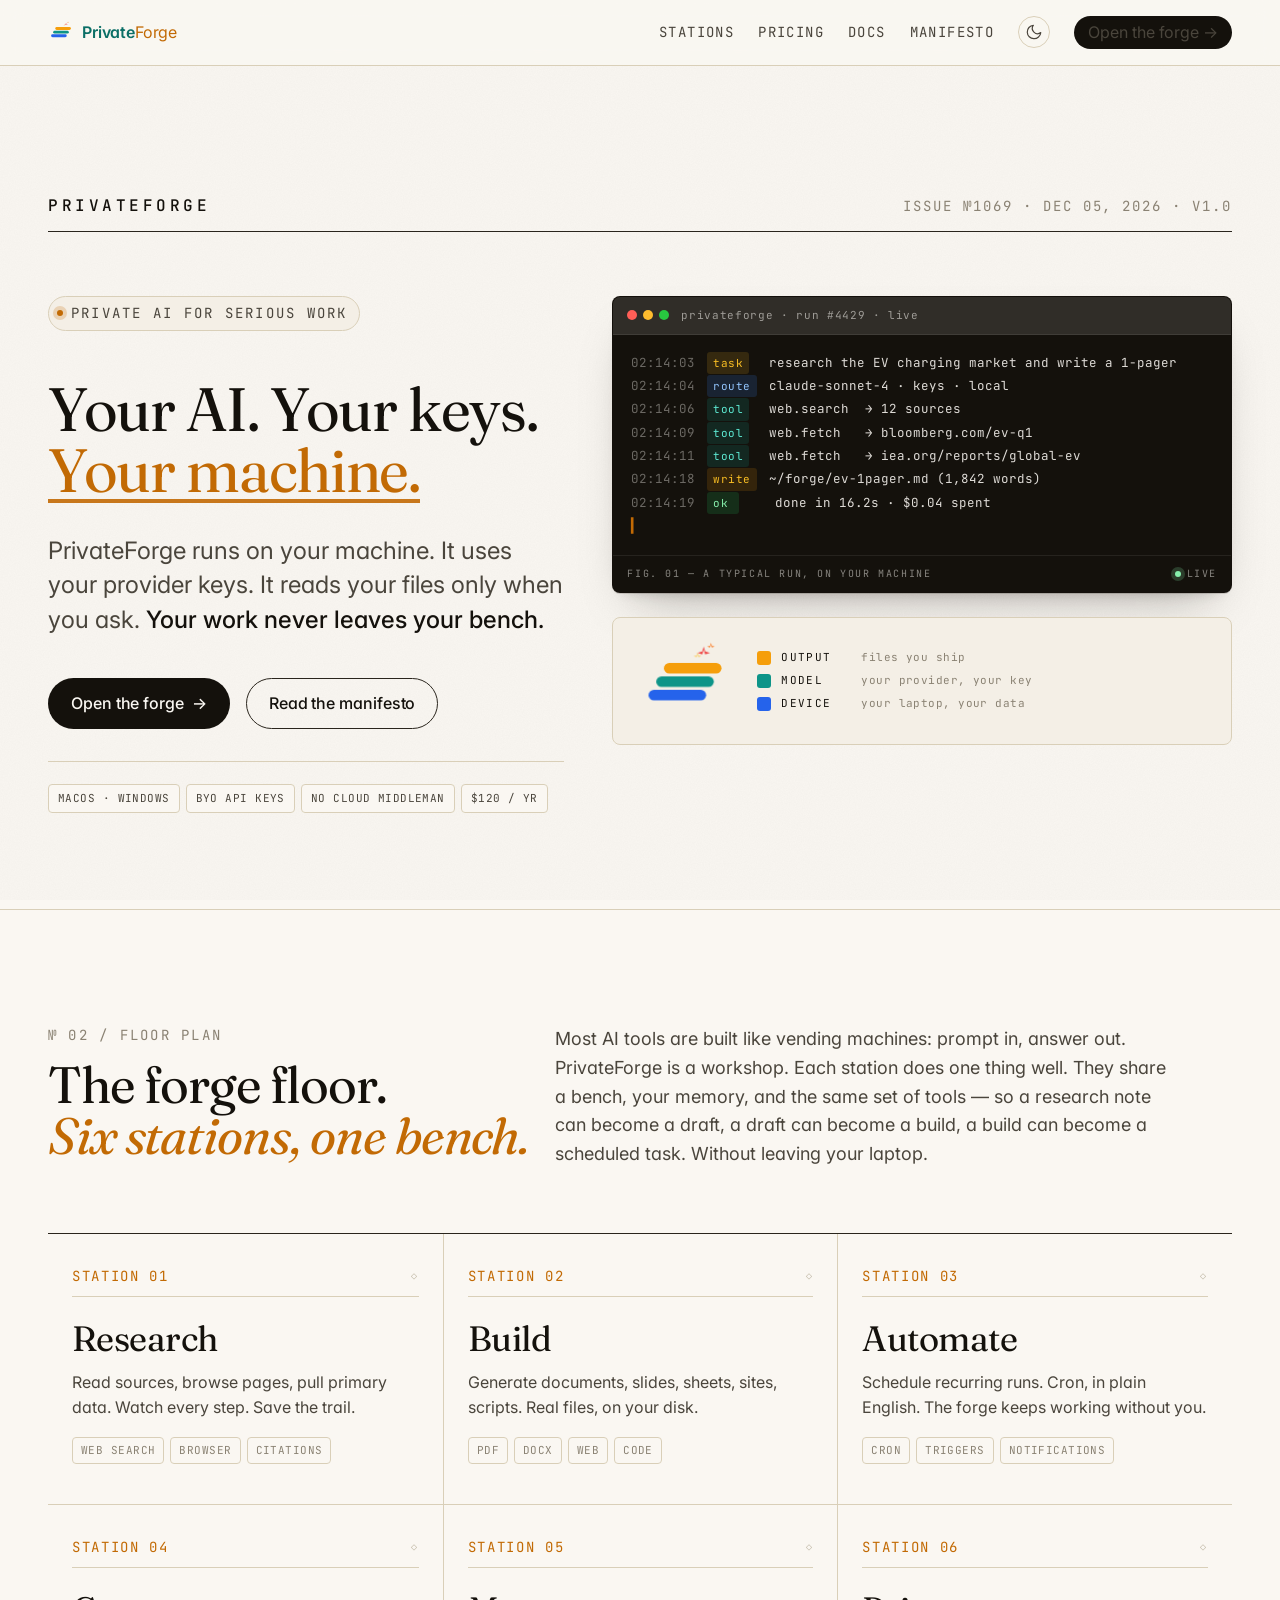
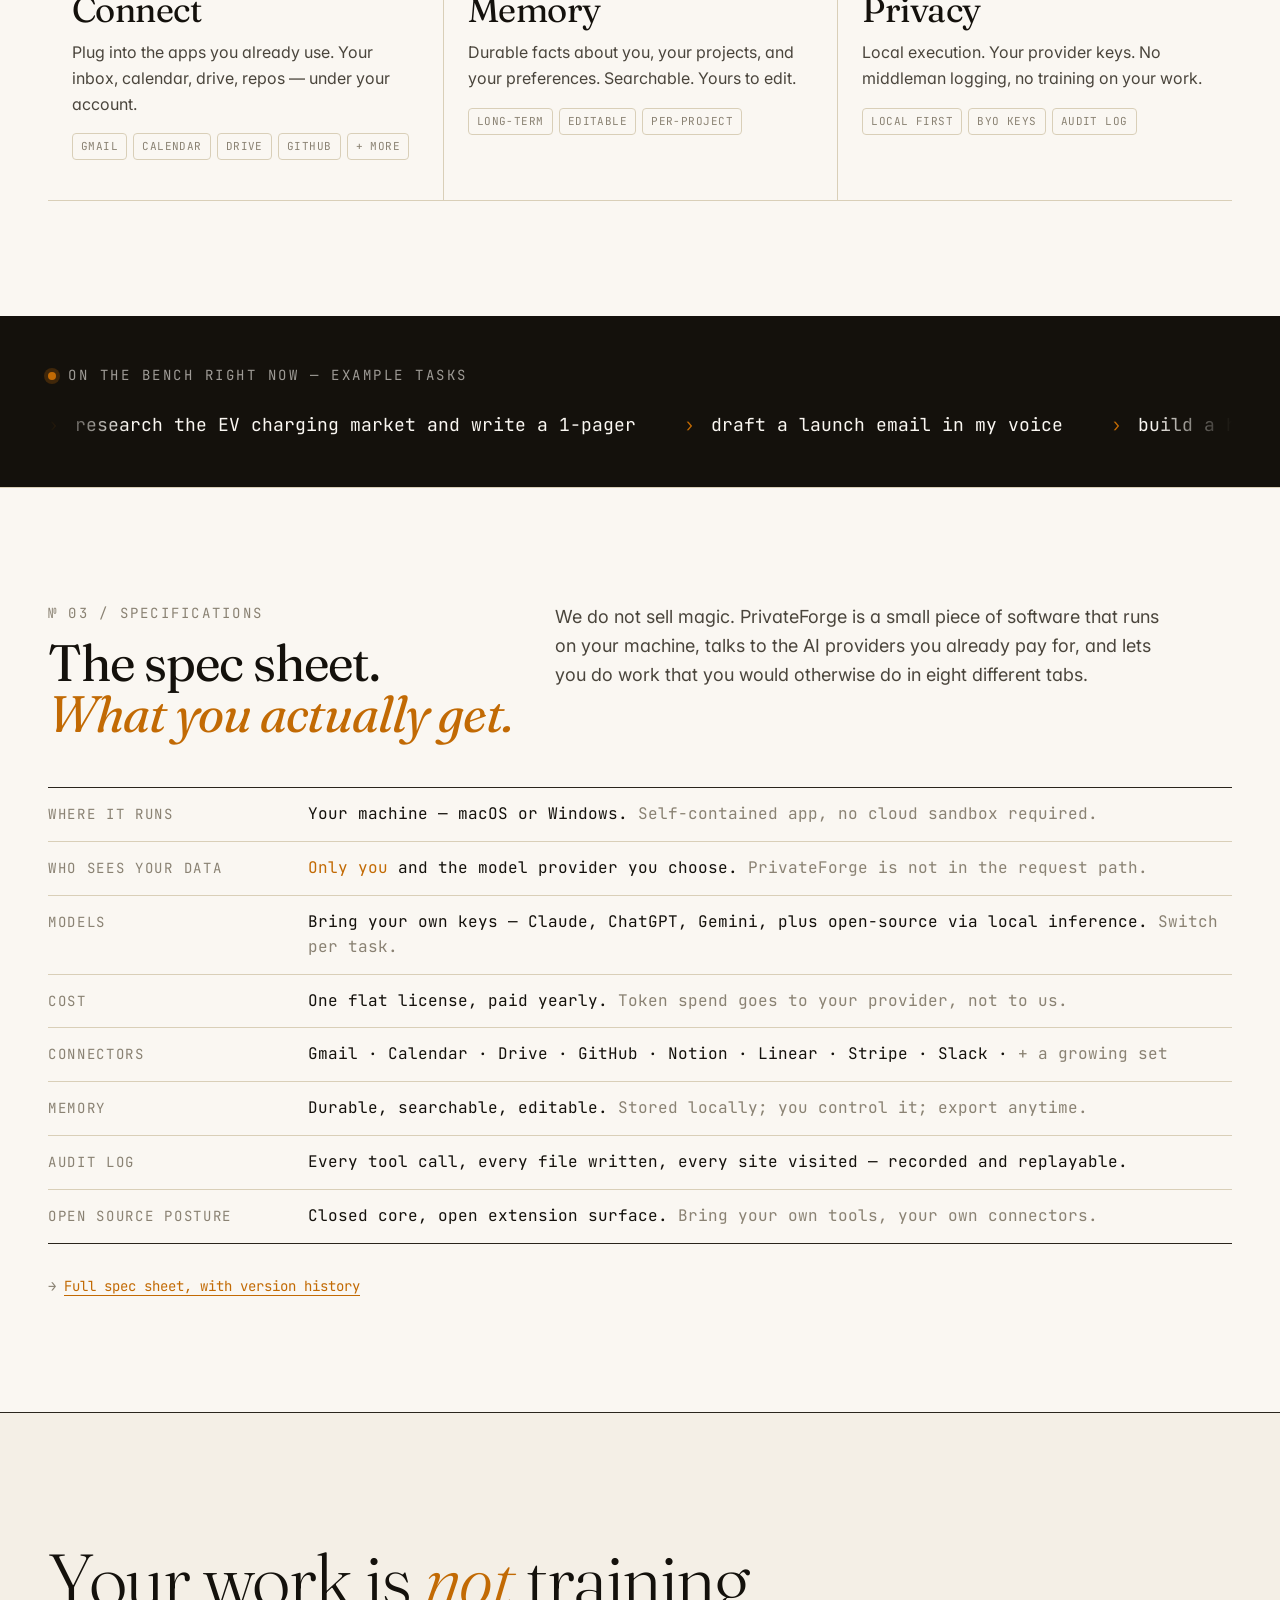
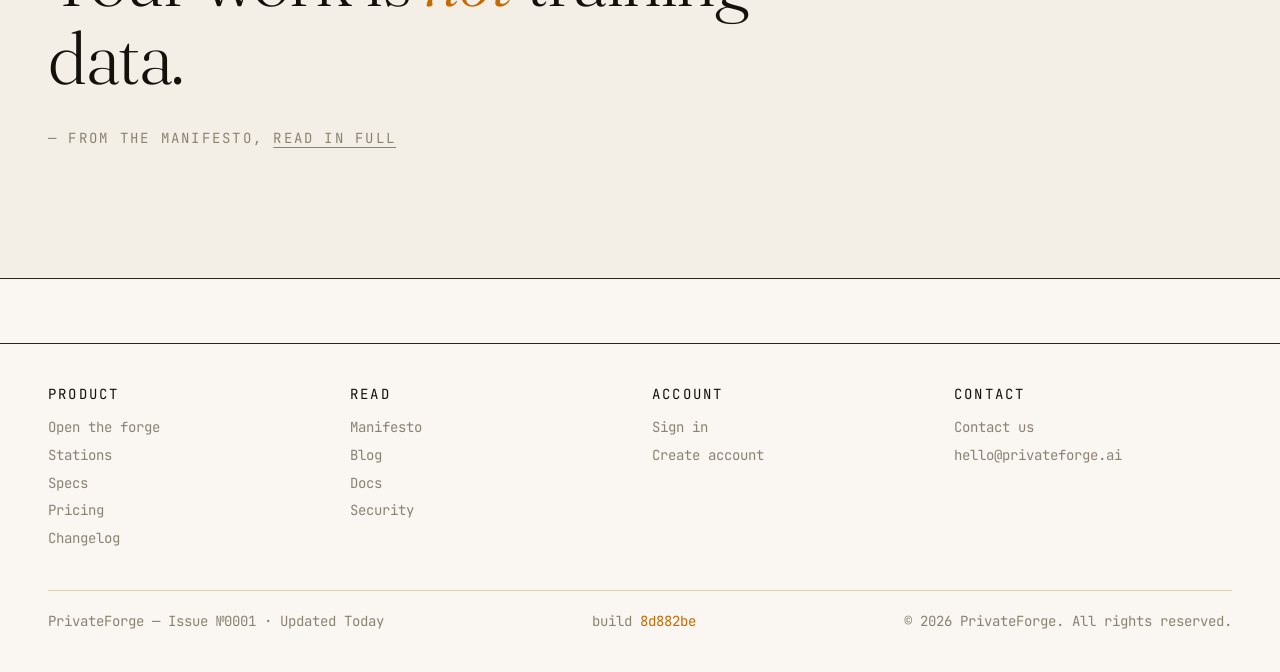
==== commit a8a92215: "Rebuild marketing site in new design system - New pages: pricing, security, docs, blog (+3 posts), c" ====
--- a/index.html
+++ b/index.html
@@ -1,450 +1,340 @@
 <!DOCTYPE html>
-<html lang="en">
+<html lang="en" data-theme="light">
 <head>
   <meta charset="UTF-8" />
   <meta name="viewport" content="width=device-width, initial-scale=1" />
-  <title>PrivateForge · Self-hosted AI agents you actually control</title>
-  <meta name="description" content="Privacy-first, self-hosted AI agent platform. Coding agent, browser automation, and sandboxes — running on your hardware, with your API keys. BYOK, KMS-encrypted, team-ready." />
-  <link rel="canonical" href="https://www.privateforge.ai/index.html" />
+  <title>PrivateForge — A private workshop for your AI</title>
+  <meta name="description" content="PrivateForge runs your AI on your machine, with your providers, on your data. Research, build, and automate without sending your work anywhere it doesn't belong." />
 
   <!-- Open Graph -->
-  <meta property="og:title" content="PrivateForge · Self-hosted AI agents you actually control" />
-  <meta property="og:description" content="Privacy-first, self-hosted AI agent platform. Coding agent, browser automation, and sandboxes — running on your hardware, with your API keys. BYOK, KMS-encrypted, team-ready." />
+  <meta property="og:title" content="PrivateForge — A private workshop for your AI" />
+  <meta property="og:description" content="Research, build, and automate with your own AI providers. Locally. Privately." />
   <meta property="og:type" content="website" />
-  <meta property="og:url" content="https://www.privateforge.ai/index.html" />
-  <meta property="og:image" content="https://www.privateforge.ai/images/hero-sparks.webp" />
-  <meta property="og:site_name" content="PrivateForge" />
-
-  <!-- Twitter -->
-  <meta name="twitter:card" content="summary_large_image" />
-  <meta name="twitter:title" content="PrivateForge · Self-hosted AI agents you actually control" />
-  <meta name="twitter:description" content="Privacy-first, self-hosted AI agent platform. Coding agent, browser automation, and sandboxes — running on your hardware, with your API keys. BYOK, KMS-encrypted, team-ready." />
-  <meta name="twitter:image" content="https://www.privateforge.ai/images/hero-sparks.webp" />
-
-  <meta name="theme-color" content="#0b0a10" media="(prefers-color-scheme: dark)" />
-  <meta name="theme-color" content="#f6f4ee" media="(prefers-color-scheme: light)" />
-
-  <!-- Favicon (inline SVG as data URI) -->
-  <link rel="icon" type="image/svg+xml" href="data:image/svg+xml;utf8,<svg xmlns='http://www.w3.org/2000/svg' viewBox='0 0 64 64' fill='none'>
- <rect width='64' height='64' rx='14' fill='%230b0a10'/>
- <rect x='14' y='46' width='36' height='6' rx='1' fill='%23ff6b35' opacity='0.85'/>
- <path d='M18 38 L46 38 L42 46 L22 46 Z' fill='%23ff6b35' opacity='0.65'/>
- <path d='M16 30 L44 30 L48 34 L44 38 L20 38 L16 34 Z' fill='%23ff6b35'/>
- <path d='M32 8 L38 22 L32 18 L26 22 Z' fill='%23ffb347' opacity='0.95'/>
- <circle cx='20' cy='20' r='1.6' fill='%23ffd58a' opacity='0.85'/>
- <circle cx='44' cy='20' r='1.6' fill='%23ffd58a' opacity='0.85'/>
-</svg>" />
-
-  <!-- Fonts -->
+  <meta property="og:url" content="https://privateforge.ai" />
+
+  <!-- Favicons (re-using the brand-verified asset) -->
+  <link rel="icon" type="image/svg+xml" href="assets/favicon.svg" />
+  <link rel="apple-touch-icon" href="assets/app-icon.svg" />
+
+  <!-- Fonts: Inter (body), JetBrains Mono (mono), Fraunces (display) -->
   <link rel="preconnect" href="https://fonts.googleapis.com" />
   <link rel="preconnect" href="https://fonts.gstatic.com" crossorigin />
-  <link rel="preload" as="style" href="https://fonts.googleapis.com/css2?family=Fraunces:ital,opsz,wght@0,9..144,300..600;1,9..144,400..500&family=Inter:wght@400;500;600;700&family=JetBrains+Mono:wght@400;500&display=swap" />
-  <link rel="stylesheet" href="https://fonts.googleapis.com/css2?family=Fraunces:ital,opsz,wght@0,9..144,300..600;1,9..144,400..500&family=Inter:wght@400;500;600;700&family=JetBrains+Mono:wght@400;500&display=swap" />
-
-  <!-- Styles -->
-  <link rel="stylesheet" href="assets/styles.css" />
-
-  <!-- Anti-FOUC theme set -->
-  <script>(function(){var t=window.matchMedia('(prefers-color-scheme:light)').matches?'light':'dark';document.documentElement.setAttribute('data-theme',t);})();</script>
+  <link href="https://fonts.googleapis.com/css2?family=Inter:wght@400;500;600&family=JetBrains+Mono:wght@400;500&family=Fraunces:opsz,wght,SOFT,WONK@9..144,300;9..144,400;9..144,500&display=swap" rel="stylesheet" />
+
+  <link rel="stylesheet" href="assets/style.css" />
 </head>
 <body>
   <header class="site-header">
-    <div class="wrap-xl nav">
-      <a class="brand" href="index.html" aria-label="PrivateForge home">
-        <svg class="mark" viewBox="0 0 64 64" fill="none" aria-label="PrivateForge" xmlns="http://www.w3.org/2000/svg">
-  <rect x="14" y="46" width="36" height="6" rx="1" fill="currentColor" opacity="0.85"/>
-  <path d="M18 38 L46 38 L42 46 L22 46 Z" fill="currentColor" opacity="0.6"/>
-  <path d="M16 30 L44 30 L48 34 L44 38 L20 38 L16 34 Z" fill="currentColor"/>
-  <path d="M32 8 L38 22 L32 18 L26 22 Z" fill="currentColor" opacity="0.9"/>
-  <circle cx="20" cy="20" r="1.5" fill="currentColor" opacity="0.7"/>
-  <circle cx="44" cy="20" r="1.5" fill="currentColor" opacity="0.7"/>
-</svg>
-        <span class="word">PrivateForge</span>
+    <div class="shell site-header__inner">
+      <a href="index.html" class="brand" aria-label="PrivateForge home">
+        <svg class="brand__mark" xmlns="http://www.w3.org/2000/svg" viewBox="0 0 200 180" aria-hidden="true">
+          <rect x="24" y="108" width="120" height="22" rx="11" fill="#2563EB"/>
+          <rect x="40" y="80"  width="120" height="22" rx="11" fill="#0D9488"/>
+          <rect x="56" y="52"  width="120" height="22" rx="11" fill="#F59E0B"/>
+          <polygon points="136,34 139,24 142,34 152,31 142,28 139,18 136,28 126,31" fill="#EF4444"/>
+          <polygon points="152,20 154,14 156,20 162,18 156,16 154,10 152,16 146,18" fill="#F97316" fill-opacity="0.85"/>
+          <polygon points="124,40 126,34 128,40 134,38 128,36 126,30 124,36 118,38" fill="#FBBF24" fill-opacity="0.65"/>
+        </svg>
+        <span class="brand__name"><strong>Private</strong><em>Forge</em></span>
       </a>
-      <nav aria-label="Primary">
-        <ul class="nav-links">
-        <li><a href="features.html">Features</a></li>
-        <li><a href="pricing.html">Pricing</a></li>
-        <li><a href="security.html">Security</a></li>
-        <li><a href="docs.html">Docs</a></li>
-        <li><a href="blog.html">Blog</a></li>
-        <li><a href="about.html">About</a></li>
-        <li><a href="changelog.html">Changelog</a></li>
-        </ul>
+      <nav class="nav" aria-label="Primary">
+        <a href="#stations"      class="nav-link">Stations</a>
+        <a href="pricing.html"   class="nav-link">Pricing</a>
+        <a href="docs.html"      class="nav-link">Docs</a>
+        <a href="manifesto.html" class="nav-link">Manifesto</a>
+        <button class="theme-toggle" data-theme-toggle aria-label="Toggle theme"></button>
+        <a href="https://app.privateforge.ai" class="nav__cta">Open the forge →</a>
       </nav>
-      <div class="nav-cta">
-        <button class="theme-toggle" data-theme-toggle aria-label="Toggle theme"></button>
-        <a class="btn btn-secondary btn-sm" href="https://app.privateforge.ai/#/login">Sign in</a>
-        <a class="btn btn-primary btn-sm" href="https://app.privateforge.ai/#/signup">Start free trial <span class="btn-arrow">→</span></a>
-        <button class="nav-toggle" data-menu-toggle aria-label="Open menu" aria-expanded="false">
-          <svg width="20" height="20" viewBox="0 0 24 24" fill="none" stroke="currentColor" stroke-width="2"><path d="M4 7h16M4 12h16M4 17h16"/></svg>
-        </button>
-      </div>
-    </div>
-    <div class="mobile-menu" data-mobile-menu data-open="false">
-      <ul>
-        <li><a href="features.html">Features</a></li>
-          <li><a href="pricing.html">Pricing</a></li>
-          <li><a href="security.html">Security</a></li>
-          <li><a href="docs.html">Docs</a></li>
-          <li><a href="blog.html">Blog</a></li>
-          <li><a href="about.html">About</a></li>
-          <li><a href="changelog.html">Changelog</a></li>
-        <li><a href="https://app.privateforge.ai/#/login">Sign in</a></li>
-      </ul>
-      <div class="mobile-cta">
-        <a class="btn btn-primary" href="https://app.privateforge.ai/#/signup">Start free trial</a>
-      </div>
     </div>
   </header>
 
-<main>
+  <main>
+    <!-- ============================================================== -->
+    <!-- HERO                                                            -->
+    <!-- ============================================================== -->
     <section class="hero">
-      <div class="hero-bg" aria-hidden="true"></div>
-      <div class="hero-image" aria-hidden="true"></div>
-      <div class="hero-grid" aria-hidden="true"></div>
-      <div class="wrap-xl hero-content">
-        <span class="eyebrow hero-eyebrow"><span class="dot"></span> Self-hosted AI agents · v1.0 launching tonight</span>
-        <h1>
-          Forge your own <br/>
-          <span class="accent">private AI workspace.</span>
-        </h1>
-        <p class="hero-sub">
-          PrivateForge runs a Claude-Code-class agent on your laptop, your office server, or your VPC. Your code, your secrets, and your prompts never leave machines you control. Bring your own API keys — we don't proxy, we don't train, we don't see.
+      <div class="shell">
+        <div class="hero__masthead reveal">
+          <span class="pub-name">PrivateForge</span>
+          <span class="meta">Issue №<span data-issue>0001</span> · <span data-stamp>Today</span> · v1.0</span>
+        </div>
+
+        <div class="hero__layout">
+          <div>
+            <p class="hero__kicker reveal">
+              <span class="hero__kicker-dot" aria-hidden="true"></span> Private AI for serious work
+            </p>
+
+            <h1 class="hero__title reveal">
+              Your AI. Your keys.<br/>
+              <span class="underset">Your machine.</span>
+            </h1>
+
+            <p class="hero__lede reveal" data-delay="2">
+              PrivateForge runs on your machine. It uses your provider keys. It reads your files only when you ask. <strong>Your work never leaves your bench.</strong>
+            </p>
+
+            <div class="hero__cta-row reveal" data-delay="3">
+              <a class="btn btn--primary" href="https://app.privateforge.ai">
+                Open the forge <span class="arrow">→</span>
+              </a>
+              <a class="btn btn--ghost" href="manifesto.html">
+                Read the manifesto
+              </a>
+            </div>
+
+            <ul class="hero__chips reveal" data-delay="4">
+              <li><span>macOS · Windows</span></li>
+              <li><span>BYO API keys</span></li>
+              <li><span>No cloud middleman</span></li>
+              <li><span>$120 / yr</span></li>
+            </ul>
+          </div>
+
+          <aside class="hero__aside reveal" data-delay="2" aria-label="Live runlog">
+            <figure class="runlog">
+              <header class="runlog__chrome">
+                <span class="runlog__dots" aria-hidden="true"><i></i><i></i><i></i></span>
+                <span class="runlog__title">privateforge · run #4429 · live</span>
+              </header>
+              <pre class="runlog__body" aria-live="polite"><span class="l-time">02:14:03</span> <span class="l-tag tag-task">task</span>  research the EV charging market and write a 1-pager
+<span class="l-time">02:14:04</span> <span class="l-tag tag-route">route</span> claude-sonnet-4 · keys · local
+<span class="l-time">02:14:06</span> <span class="l-tag tag-tool">tool</span>  web.search  → 12 sources
+<span class="l-time">02:14:09</span> <span class="l-tag tag-tool">tool</span>  web.fetch   → bloomberg.com/ev-q1
+<span class="l-time">02:14:11</span> <span class="l-tag tag-tool">tool</span>  web.fetch   → iea.org/reports/global-ev
+<span class="l-time">02:14:18</span> <span class="l-tag tag-write">write</span> ~/forge/ev-1pager.md (1,842 words)
+<span class="l-time">02:14:19</span> <span class="l-tag tag-ok">ok</span>    done in 16.2s · $0.04 spent
+<span class="l-cur" aria-hidden="true">▍</span></pre>
+              <footer class="runlog__caption">
+                <span>FIG. 01 — A typical run, on your machine</span>
+                <span class="runlog__pulse"><i></i> live</span>
+              </footer>
+            </figure>
+
+            <figure class="mark-spec">
+              <svg class="mark-svg" xmlns="http://www.w3.org/2000/svg" viewBox="0 0 200 180" aria-hidden="true">
+                <rect class="pill pill--blue"  x="24" y="108" width="120" height="22" rx="11" fill="var(--pf-blue)"/>
+                <rect class="pill pill--teal"  x="40" y="80"  width="120" height="22" rx="11" fill="var(--pf-teal)"/>
+                <rect class="pill pill--amber" x="56" y="52"  width="120" height="22" rx="11" fill="var(--pf-amber)"/>
+                <polygon class="spark spark--1" points="136,34 139,24 142,34 152,31 142,28 139,18 136,28 126,31" fill="var(--pf-spark1)"/>
+                <polygon class="spark spark--2" points="152,20 154,14 156,20 162,18 156,16 154,10 152,16 146,18" fill="var(--pf-spark2)"/>
+                <polygon class="spark spark--3" points="124,40 126,34 128,40 134,38 128,36 126,30 124,36 118,38" fill="var(--pf-spark3)"/>
+              </svg>
+              <ul class="mark-spec__legend">
+                <li><span class="sw" style="background: var(--pf-amber)"></span><span class="k">Output</span><span class="v">files you ship</span></li>
+                <li><span class="sw" style="background: var(--pf-teal)"></span><span class="k">Model</span><span class="v">your provider, your key</span></li>
+                <li><span class="sw" style="background: var(--pf-blue)"></span><span class="k">Device</span><span class="v">your laptop, your data</span></li>
+              </ul>
+            </figure>
+          </aside>
+        </div>
+      </div>
+    </section>
+
+    <!-- ============================================================== -->
+    <!-- STATIONS — the forge floor                                      -->
+    <!-- ============================================================== -->
+    <section id="stations">
+      <div class="shell">
+        <div class="floor__intro">
+          <div class="reveal">
+            <div class="section-eyebrow">№ 02 / Floor plan</div>
+            <h2 class="section-title">The forge floor.<br/><em>Six stations, one bench.</em></h2>
+          </div>
+          <p class="section-blurb reveal" data-delay="1">
+            Most AI tools are built like vending machines: prompt in, answer out. PrivateForge is a workshop. Each station does one thing well. They share a bench, your memory, and the same set of tools — so a research note can become a draft, a draft can become a build, a build can become a scheduled task. Without leaving your laptop.
+          </p>
+        </div>
+
+        <div class="stations">
+          <article class="station reveal">
+            <div class="station__no"><span>STATION 01</span><span class="glyph">◇</span></div>
+            <h3>Research</h3>
+            <p>Read sources, browse pages, pull primary data. Watch every step. Save the trail.</p>
+            <ul><li>Web search</li><li>Browser</li><li>Citations</li></ul>
+          </article>
+
+          <article class="station reveal" data-delay="1">
+            <div class="station__no"><span>STATION 02</span><span class="glyph">◇</span></div>
+            <h3>Build</h3>
+            <p>Generate documents, slides, sheets, sites, scripts. Real files, on your disk.</p>
+            <ul><li>PDF</li><li>DOCX</li><li>Web</li><li>Code</li></ul>
+          </article>
+
+          <article class="station reveal" data-delay="2">
+            <div class="station__no"><span>STATION 03</span><span class="glyph">◇</span></div>
+            <h3>Automate</h3>
+            <p>Schedule recurring runs. Cron, in plain English. The forge keeps working without you.</p>
+            <ul><li>Cron</li><li>Triggers</li><li>Notifications</li></ul>
+          </article>
+
+          <article class="station reveal" data-delay="3">
+            <div class="station__no"><span>STATION 04</span><span class="glyph">◇</span></div>
+            <h3>Connect</h3>
+            <p>Plug into the apps you already use. Your inbox, calendar, drive, repos — under your account.</p>
+            <ul><li>Gmail</li><li>Calendar</li><li>Drive</li><li>GitHub</li><li>+ more</li></ul>
+          </article>
+
+          <article class="station reveal" data-delay="4">
+            <div class="station__no"><span>STATION 05</span><span class="glyph">◇</span></div>
+            <h3>Memory</h3>
+            <p>Durable facts about you, your projects, and your preferences. Searchable. Yours to edit.</p>
+            <ul><li>Long-term</li><li>Editable</li><li>Per-project</li></ul>
+          </article>
+
+          <article class="station reveal" data-delay="5">
+            <div class="station__no"><span>STATION 06</span><span class="glyph">◇</span></div>
+            <h3>Privacy</h3>
+            <p>Local execution. Your provider keys. No middleman logging, no training on your work.</p>
+            <ul><li>Local first</li><li>BYO keys</li><li>Audit log</li></ul>
+          </article>
+        </div>
+      </div>
+    </section>
+
+    <!-- ============================================================== -->
+    <!-- TICKER                                                          -->
+    <!-- ============================================================== -->
+    <section class="ticker" aria-label="Live task examples">
+      <div class="shell">
+        <div class="ticker__label reveal">
+          <span class="ticker__dot" aria-hidden="true"></span>
+          On the bench right now — example tasks
+        </div>
+        <div class="ticker__viewport">
+          <div class="ticker__track" role="list">
+            <span role="listitem">research the EV charging market and write a 1-pager</span>
+            <span role="listitem">draft a launch email in my voice</span>
+            <span role="listitem">build a habit tracker as a local web app</span>
+            <span role="listitem">summarize this week's gmail into 5 bullets</span>
+            <span role="listitem">compare Stripe vs Adyen for Series A SaaS</span>
+            <span role="listitem">turn this PDF into a deck</span>
+            <span role="listitem">automate Friday weekly review at 4pm</span>
+            <span role="listitem">find five sources arguing the other side</span>
+            <span role="listitem">reconcile last quarter's expenses against the bank export</span>
+            <span role="listitem">write a Pomodoro timer with streaks</span>
+          </div>
+        </div>
+      </div>
+    </section>
+
+    <!-- ============================================================== -->
+    <!-- SPECS — facts, not marketing                                    -->
+    <!-- ============================================================== -->
+    <section id="specs-preview">
+      <div class="shell">
+        <div class="floor__intro specs__intro">
+          <div class="reveal">
+            <div class="section-eyebrow">№ 03 / Specifications</div>
+            <h2 class="section-title">The spec sheet.<br/><em>What you actually get.</em></h2>
+          </div>
+          <p class="section-blurb reveal" data-delay="1">
+            We do not sell magic. PrivateForge is a small piece of software that runs on your machine, talks to the AI providers you already pay for, and lets you do work that you would otherwise do in eight different tabs.
+          </p>
+        </div>
+
+        <table class="spec-table reveal" aria-label="Product specifications">
+          <tr>
+            <th>Where it runs</th>
+            <td>Your machine — macOS or Windows. <span class="qual">Self-contained app, no cloud sandbox required.</span></td>
+          </tr>
+          <tr>
+            <th>Who sees your data</th>
+            <td><span class="val">Only you</span> and the model provider you choose. <span class="qual">PrivateForge is not in the request path.</span></td>
+          </tr>
+          <tr>
+            <th>Models</th>
+            <td>Bring your own keys — Claude, ChatGPT, Gemini, plus open-source via local inference. <span class="qual">Switch per task.</span></td>
+          </tr>
+          <tr>
+            <th>Cost</th>
+            <td>One flat license, paid yearly. <span class="qual">Token spend goes to your provider, not to us.</span></td>
+          </tr>
+          <tr>
+            <th>Connectors</th>
+            <td>Gmail · Calendar · Drive · GitHub · Notion · Linear · Stripe · Slack · <span class="qual">+ a growing set</span></td>
+          </tr>
+          <tr>
+            <th>Memory</th>
+            <td>Durable, searchable, editable. <span class="qual">Stored locally; you control it; export anytime.</span></td>
+          </tr>
+          <tr>
+            <th>Audit log</th>
+            <td>Every tool call, every file written, every site visited — recorded and replayable.</td>
+          </tr>
+          <tr>
+            <th>Open source posture</th>
+            <td>Closed core, open extension surface. <span class="qual">Bring your own tools, your own connectors.</span></td>
+          </tr>
+        </table>
+
+        <p class="reveal" style="margin-top: var(--space-8); font-family: var(--font-mono); font-size: var(--text-xs); color: var(--ink-muted);">
+          → <a href="specs.html" style="color: var(--accent); border-bottom: 1px solid var(--accent);">Full spec sheet, with version history</a>
         </p>
-        <div class="hero-actions">
-          <a class="btn btn-primary btn-lg" href="https://app.privateforge.ai/#/signup">Start free trial <span class="btn-arrow">→</span></a>
-          <a class="btn btn-ghost btn-lg" href="features.html">See what it does</a>
-        </div>
-        <div class="hero-meta">
-          <span class="check">7-day free trial</span>
-          <span class="check">No credit card required</span>
-          <span class="check">BYOK · Anthropic, OpenAI, Google</span>
-        </div>
-      </div>
-    </section>
-
-    <!-- Logo cloud / social proof placeholder -->
-    <section class="section-tight">
-      <div class="wrap">
-        <div class="strike-divider">
-          Trusted by builders who refuse to upload their codebase
-          <span class="marks"><span></span><span></span><span></span></span>
-        </div>
-        <div class="logo-cloud reveal">
-          <span>Stripe alumni</span>
-          <span>Vercel teams</span>
-          <span>Linear customers</span>
-          <span>Indie hackers</span>
-          <span>Series-A startups</span>
-        </div>
-      </div>
-    </section>
-
-    <!-- Problem -->
-    <section class="section">
-      <div class="wrap">
-        <div class="section-head reveal">
-          <span class="eyebrow"><span class="dot"></span> The problem</span>
-          <h2>Every AI tool you use is a one-way mirror.</h2>
-          <p class="lede">
-            Cursor, Replit, v0, ChatGPT — they all want your code uploaded, your prompts logged, and your context routed through their servers. For a side project that's fine. For your <em>actual</em> work, it's a privacy and compliance nightmare. And for a <em>regulated</em> codebase, it's a non-starter.
+      </div>
+    </section>
+
+    <!-- ============================================================== -->
+    <!-- MANIFESTO PULL                                                  -->
+    <!-- ============================================================== -->
+    <section class="manifesto-pull">
+      <div class="shell">
+        <div class="reveal">
+          <p class="manifesto-pull__inner">
+            Your work is <em>not</em> training data.
           </p>
-        </div>
-
-        <div class="feature-grid reveal">
-          <article class="card">
-            <div class="card-icon">
-              <svg width="22" height="22" viewBox="0 0 24 24" fill="none" stroke="currentColor" stroke-width="1.6"><path d="M3 8l9-5 9 5v8l-9 5-9-5z"/><path d="M3 8l9 5 9-5"/><path d="M12 13v8"/></svg>
-            </div>
-            <h3>Your code goes up.</h3>
-            <p>Every file you open in a SaaS agent gets shipped to someone else's GPUs. Even with “zero retention” promises, your secrets cross the network.</p>
-          </article>
-          <article class="card">
-            <div class="card-icon">
-              <svg width="22" height="22" viewBox="0 0 24 24" fill="none" stroke="currentColor" stroke-width="1.6"><path d="M12 2a4 4 0 0 0-4 4v3H6a2 2 0 0 0-2 2v9a2 2 0 0 0 2 2h12a2 2 0 0 0 2-2v-9a2 2 0 0 0-2-2h-2V6a4 4 0 0 0-4-4z"/></svg>
-            </div>
-            <h3>Their key, their rules.</h3>
-            <p>Most agents proxy LLM calls through their own infrastructure. They set the model, the rate limits, and — quietly — the training policy.</p>
-          </article>
-          <article class="card">
-            <div class="card-icon">
-              <svg width="22" height="22" viewBox="0 0 24 24" fill="none" stroke="currentColor" stroke-width="1.6"><circle cx="9" cy="7" r="4"/><path d="M3 21v-2a4 4 0 0 1 4-4h4a4 4 0 0 1 4 4v2"/><path d="M16 3.13a4 4 0 0 1 0 7.75"/><path d="M21 21v-2a4 4 0 0 0-3-3.87"/></svg>
-            </div>
-            <h3>No team boundaries.</h3>
-            <p>"Add three teammates" on most agentic tools means giving everyone the same anonymous bag of context. No roles. No audit. No org structure.</p>
-          </article>
-          <article class="card">
-            <div class="card-icon">
-              <svg width="22" height="22" viewBox="0 0 24 24" fill="none" stroke="currentColor" stroke-width="1.6"><path d="M14 2H6a2 2 0 0 0-2 2v16a2 2 0 0 0 2 2h12a2 2 0 0 0 2-2V8z"/><path d="M14 2v6h6"/><path d="M16 13H8M16 17H8M10 9H8"/></svg>
-            </div>
-            <h3>Compliance limbo.</h3>
-            <p>Your security team asks "where does the data go?" You can't answer. Procurement freezes. The deal slips. You build with ChatGPT after hours.</p>
-          </article>
-        </div>
-      </div>
-    </section>
-
-    <!-- Anvil section divider -->
-    <section style="position:relative;padding-block:0;">
-      <div class="wrap-xl reveal" style="padding-block: clamp(2rem, 4vw, 4rem);">
-        <div style="border-radius: var(--radius-2xl); overflow: hidden; aspect-ratio: 21/9; position: relative; border: 1px solid var(--color-border);">
-          <img src="images/section-anvil.webp" alt="Sparks raining onto an iron anvil — the PrivateForge motif" loading="lazy" style="width:100%;height:100%;object-fit:cover;" />
-          <div style="position:absolute;inset:0;background:linear-gradient(90deg, rgba(11,10,16,0.95) 0%, rgba(11,10,16,0.4) 50%, transparent 100%);"></div>
-          <div style="position:absolute;inset:0;display:flex;align-items:center;padding:clamp(1.5rem,5vw,3.5rem);">
-            <div style="max-width: 560px;">
-              <div class="eyebrow" style="margin-bottom: var(--space-4); background: rgba(0,0,0,0.4); border-color: rgba(255,107,53,0.5);"><span class="dot"></span> The PrivateForge approach</div>
-              <h2 style="font-size: var(--text-2xl); letter-spacing: -0.025em; color: #fff; margin-bottom: var(--space-3);">
-                Pull the AI <em style="color: var(--color-primary); font-style: italic;">to</em> your data — not your data to the AI.
-              </h2>
-              <p style="color: rgba(236,235,243,0.85); max-width: 52ch;">
-                The agent runs as a binary you install. Your filesystem, your network, your KMS. Provider keys are encrypted at rest with your own AWS KMS — and never decrypted server-side.
-              </p>
-            </div>
-          </div>
-        </div>
-      </div>
-    </section>
-
-    <!-- How it works -->
-    <section class="section">
-      <div class="wrap">
-        <div class="section-head reveal">
-          <span class="eyebrow ghost">How it works</span>
-          <h2>From `git clone` to shipping in 4 minutes.</h2>
-          <p class="lede">No infra to set up. No models to download. Install, sign in, paste an API key — and your private agent is ready.</p>
-        </div>
-        <div class="steps reveal">
-          <div class="step">
-            <h3>Install the binary</h3>
-            <p>One command on your laptop or on a VPC instance you already own. The agent runs locally.</p>
-          </div>
-          <div class="step">
-            <h3>Add your API keys</h3>
-            <p>Anthropic, OpenAI, Google — bring any combination. Encrypted at rest with your KMS.</p>
-          </div>
-          <div class="step">
-            <h3>Open a project</h3>
-            <p>Point at any folder. The agent gets a workstation: shell, files, browser, sandbox.</p>
-          </div>
-          <div class="step">
-            <h3>Forge.</h3>
-            <p>Plan, edit, run, deploy. Memory persists. History is searchable. Costs are visible.</p>
-          </div>
-        </div>
-      </div>
-    </section>
-
-    <!-- Features grid -->
-    <section class="section" id="features-preview">
-      <div class="wrap">
-        <div class="section-head reveal">
-          <span class="eyebrow"><span class="dot"></span> What's in the workshop</span>
-          <h2>A full agentic stack — without the SaaS dependency.</h2>
-          <p class="lede">Everything Cursor, Replit, and v0 ship. Plus the parts they leave out: org structure, encryption-at-rest with your keys, and full observability.</p>
-        </div>
-
-        <div class="feature-grid-2 reveal">
-          <article class="card">
-            <div class="card-icon">
-              <svg width="22" height="22" viewBox="0 0 24 24" fill="none" stroke="currentColor" stroke-width="1.6"><polyline points="16 18 22 12 16 6"/><polyline points="8 6 2 12 8 18"/></svg>
-            </div>
-            <h3>Coding workstation</h3>
-            <p>File system access, shell, terminal, project memory, plan→execute loops, multi-file edits. Same agent shape as Claude Code, with the data path inverted.</p>
-          </article>
-          <article class="card">
-            <div class="card-icon">
-              <svg width="22" height="22" viewBox="0 0 24 24" fill="none" stroke="currentColor" stroke-width="1.6"><circle cx="12" cy="12" r="10"/><path d="M2 12h20M12 2a15 15 0 0 1 0 20M12 2a15 15 0 0 0 0 20"/></svg>
-            </div>
-            <h3>Browser automation</h3>
-            <p>Stagehand + Browserbase wired in. The agent reads docs, files tickets, and tests your app in a real Chromium — without you wiring Playwright by hand.</p>
-          </article>
-          <article class="card">
-            <div class="card-icon">
-              <svg width="22" height="22" viewBox="0 0 24 24" fill="none" stroke="currentColor" stroke-width="1.6"><rect x="3" y="3" width="18" height="18" rx="2"/><path d="M3 9h18M9 21V9"/></svg>
-            </div>
-            <h3>Code sandboxes (E2B)</h3>
-            <p>Spin up isolated cloud micro-VMs for risky operations — package installs, schema migrations, untrusted scripts — without polluting your machine.</p>
-          </article>
-          <article class="card">
-            <div class="card-icon">
-              <svg width="22" height="22" viewBox="0 0 24 24" fill="none" stroke="currentColor" stroke-width="1.6"><rect x="3" y="11" width="18" height="11" rx="2"/><path d="M7 11V7a5 5 0 0 1 10 0v4"/></svg>
-            </div>
-            <h3>BYOK across providers</h3>
-            <p>Per-org keys for Anthropic, OpenAI, and Google. Mix models in a single project. Costs are tracked per call, per user, per provider.</p>
-          </article>
-          <article class="card">
-            <div class="card-icon">
-              <svg width="22" height="22" viewBox="0 0 24 24" fill="none" stroke="currentColor" stroke-width="1.6"><circle cx="12" cy="8" r="4"/><path d="M2 22a10 10 0 0 1 20 0"/></svg>
-            </div>
-            <h3>Org · team · workspace</h3>
-            <p>Real role-based access — owner, admin, member, viewer. Shared workspaces for the team. Private playgrounds for each user. No more shared logins.</p>
-          </article>
-          <article class="card">
-            <div class="card-icon">
-              <svg width="22" height="22" viewBox="0 0 24 24" fill="none" stroke="currentColor" stroke-width="1.6"><path d="M12 22s8-4 8-10V5l-8-3-8 3v7c0 6 8 10 8 10z"/></svg>
-            </div>
-            <h3>KMS-encrypted secrets</h3>
-            <p>AWS KMS envelope encryption for every API key, token, and secret. Your KMS, your CMK, your audit log.</p>
-          </article>
-        </div>
-
-        <div style="margin-top: var(--space-10); display: flex; justify-content: center;" class="reveal">
-          <a class="btn btn-ghost btn-lg" href="features.html">Tour every feature <span class="btn-arrow">→</span></a>
-        </div>
-      </div>
-    </section>
-
-    <!-- Comparison -->
-    <section class="section">
-      <div class="wrap">
-        <div class="section-head reveal">
-          <span class="eyebrow ghost">Why PrivateForge</span>
-          <h2>A serious tool, for serious operators.</h2>
-        </div>
-        <div class="feature-grid-3 reveal">
-          <article class="card">
-            <h3>vs. Cursor / Replit / v0</h3>
-            <p class="muted">Same agent power. Your keys, your data, your machine — never theirs. Plus real team primitives.</p>
-          </article>
-          <article class="card">
-            <h3>vs. ChatGPT Enterprise</h3>
-            <p class="muted">Actually agentic — writes code, runs browsers, edits files, deploys apps. Not a chat box dressed up with retrieval.</p>
-          </article>
-          <article class="card">
-            <h3>vs. self-rolled (LangChain)</h3>
-            <p class="muted">Production-ready on day one. Evals, history, costs, org model — the parts you spend three quarters building.</p>
-          </article>
-        </div>
-      </div>
-    </section>
-
-    <!-- Pricing teaser -->
-    <section class="section">
-      <div class="wrap">
-        <div class="section-head center reveal">
-          <span class="eyebrow"><span class="dot"></span> Pricing</span>
-          <h2>Honest pricing. No tokens to think about.</h2>
-          <p class="lede">A flat monthly subscription for the platform. Bring your own LLM keys — pay providers directly, see every cost.</p>
-        </div>
-        <div class="pricing-grid reveal">
-          <article class="price-card">
-            <div class="plan">Single User</div>
-            <div class="price"><span class="currency">$</span>20<span class="period">/month</span></div>
-            <p class="summary">For solo developers running PrivateForge on their own machine.</p>
-            <ul>
-              <li>1 user · local PC hosting</li>
-              <li>Projects, memory, history</li>
-              <li>Browser agent + sandbox</li>
-              <li>Multi-provider BYOK</li>
-            </ul>
-            <a class="btn btn-secondary" href="https://app.privateforge.ai/#/signup">Start free trial</a>
-          </article>
-          <article class="price-card featured">
-            <div class="plan">Team</div>
-            <div class="price"><span class="currency">$</span>50<span class="period">/month</span></div>
-            <p class="summary">Up to 5 users on a shared self-hosted workspace.</p>
-            <ul>
-              <li>Up to 5 users</li>
-              <li>Shared workspace</li>
-              <li>Private user accounts</li>
-              <li>Memory, history, audit</li>
-            </ul>
-            <a class="btn btn-primary" href="https://app.privateforge.ai/#/signup">Start free trial</a>
-          </article>
-          <article class="price-card">
-            <div class="plan">Extra User</div>
-            <div class="price"><span class="currency">$</span>10<span class="period">/user/mo</span></div>
-            <p class="summary">For teams above 5 users — add seats one at a time.</p>
-            <ul>
-              <li>Pay per additional seat</li>
-              <li>Same private workspace</li>
-              <li>Same role-based access</li>
-              <li>Volume discounts on request</li>
-            </ul>
-            <a class="btn btn-secondary" href="pricing.html">See full pricing</a>
-          </article>
-        </div>
-        <p style="text-align: center; margin-top: var(--space-8); color: var(--color-text-muted); font-size: var(--text-sm);" class="reveal">
-          7-day free trial on all plans. No credit card required to start. <a href="pricing.html" style="color: var(--color-primary);">See feature comparison →</a>
-        </p>
-      </div>
-    </section>
-
-    <!-- Final CTA -->
-    <section class="section">
-      <div class="wrap">
-        <div class="cta-strip reveal">
-          <h2>Ready to <span class="accent">forge</span> something private?</h2>
-          <p>Spin up your workspace in 4 minutes. Bring your own keys. Keep every byte under your roof.</p>
-          <div class="actions">
-            <a class="btn btn-primary btn-lg" href="https://app.privateforge.ai/#/signup">Start free trial <span class="btn-arrow">→</span></a>
-            <a class="btn btn-ghost btn-lg" href="security.html">Read the privacy model</a>
-          </div>
+          <p class="manifesto-pull__cite">— From the manifesto, <a href="manifesto.html" style="text-decoration: underline; text-decoration-thickness: 1px; text-underline-offset: 4px;">read in full</a></p>
         </div>
       </div>
     </section>
   </main>
-<footer class="site-footer">
-    <div class="wrap-xl">
-      <div class="footer-grid">
-        <div class="col footer-brand">
-          <a class="brand" href="index.html" aria-label="PrivateForge home">
-            <svg class="mark" viewBox="0 0 64 64" fill="none" aria-label="PrivateForge" xmlns="http://www.w3.org/2000/svg">
-  <rect x="14" y="46" width="36" height="6" rx="1" fill="currentColor" opacity="0.85"/>
-  <path d="M18 38 L46 38 L42 46 L22 46 Z" fill="currentColor" opacity="0.6"/>
-  <path d="M16 30 L44 30 L48 34 L44 38 L20 38 L16 34 Z" fill="currentColor"/>
-  <path d="M32 8 L38 22 L32 18 L26 22 Z" fill="currentColor" opacity="0.9"/>
-  <circle cx="20" cy="20" r="1.5" fill="currentColor" opacity="0.7"/>
-  <circle cx="44" cy="20" r="1.5" fill="currentColor" opacity="0.7"/>
-</svg>
-            <span class="word">PrivateForge</span>
-          </a>
-          <p class="tagline">Privacy-first, self-hosted AI agents. Your keys. Your data. Your machine.</p>
-        </div>
-        <div class="col">
+
+  <footer class="site-footer">
+    <div class="shell">
+      <div class="site-footer__inner">
+        <div>
           <h4>Product</h4>
           <ul>
-            <li><a href="features.html">Features</a></li>
+            <li><a href="https://app.privateforge.ai">Open the forge</a></li>
+            <li><a href="#stations">Stations</a></li>
+            <li><a href="specs.html">Specs</a></li>
             <li><a href="pricing.html">Pricing</a></li>
-            <li><a href="security.html">Security</a></li>
             <li><a href="changelog.html">Changelog</a></li>
           </ul>
         </div>
-        <div class="col">
-          <h4>Resources</h4>
+        <div>
+          <h4>Read</h4>
           <ul>
+            <li><a href="manifesto.html">Manifesto</a></li>
+            <li><a href="blog.html">Blog</a></li>
             <li><a href="docs.html">Docs</a></li>
-            <li><a href="blog.html">Blog</a></li>
-            <li><a href="https://github.com/kunalpatel90/privateforge-app">GitHub</a></li>
+            <li><a href="security.html">Security</a></li>
           </ul>
         </div>
-        <div class="col">
-          <h4>Company</h4>
+        <div>
+          <h4>Account</h4>
           <ul>
-            <li><a href="about.html">About</a></li>
-            <li><a href="contact.html">Contact</a></li>
+            <li><a href="https://app.privateforge.ai/login">Sign in</a></li>
+            <li><a href="https://app.privateforge.ai/signup">Create account</a></li>
+          </ul>
+        </div>
+        <div>
+          <h4>Contact</h4>
+          <ul>
+            <li><a href="contact.html">Contact us</a></li>
             <li><a href="mailto:hello@privateforge.ai">hello@privateforge.ai</a></li>
           </ul>
         </div>
-        <div class="col">
-          <h4>Get started</h4>
-          <ul>
-            <li><a href="https://app.privateforge.ai/#/signup">Start free trial</a></li>
-            <li><a href="https://app.privateforge.ai/#/login">Sign in</a></li>
-          </ul>
-        </div>
-      </div>
-      <div class="footer-bottom">
-        <span>© <span data-year>2026</span> PrivateForge, Inc.</span>
-        <div class="meta">
-          <span>Built for private workflows.</span>
-          <a href="security.html">Privacy & security</a>
-          <a href="mailto:hello@privateforge.ai">hello@privateforge.ai</a>
-        </div>
+      </div>
+
+      <div class="site-footer__colophon">
+        <span>PrivateForge — Issue №<span data-issue>0001</span> · Updated <span data-stamp>Today</span></span>
+        <span>build <span class="build-hash" data-build>0000000</span></span>
+        <span>© <script>document.write(new Date().getFullYear())</script> PrivateForge. All rights reserved.</span>
       </div>
     </div>
   </footer>
+
   <script src="assets/site.js" defer></script>
 </body>
-</html>+</html>
--- a/assets/style.css
+++ b/assets/style.css
@@ -0,0 +1,1540 @@
+/* ==========================================================================
+   PrivateForge — marketing site
+   "Forge floor" — editorial, restrained, anti-generic
+   ========================================================================== */
+
+/* ---- Type scale (fluid) -------------------------------------------------- */
+:root {
+  --text-xs:   clamp(0.75rem,  0.7rem  + 0.25vw, 0.875rem); /* 12 → 14 */
+  --text-sm:   clamp(0.875rem, 0.8rem  + 0.35vw, 1rem);     /* 14 → 16 */
+  --text-base: clamp(1rem,     0.95rem + 0.25vw, 1.125rem); /* 16 → 18 */
+  --text-lg:   clamp(1.125rem, 1rem    + 0.75vw, 1.5rem);   /* 18 → 24 */
+  --text-xl:   clamp(1.5rem,   1.2rem  + 1.25vw, 2.25rem);  /* 24 → 36 */
+  --text-2xl:  clamp(2rem,     1.2rem  + 2.5vw,  3.5rem);   /* 32 → 56 */
+  --text-3xl:  clamp(2.75rem,  1.4rem  + 4vw,    5rem);     /* 44 → 80 */
+  --text-hero: clamp(2.25rem,  1.1rem  + 3.4vw,  5rem);     /* 36 → 80, fits a 5fr column */
+
+  /* Spacing (4px base) */
+  --space-1: 0.25rem; --space-2: 0.5rem;  --space-3: 0.75rem;
+  --space-4: 1rem;    --space-5: 1.25rem; --space-6: 1.5rem;
+  --space-8: 2rem;    --space-10: 2.5rem; --space-12: 3rem;
+  --space-16: 4rem;   --space-20: 5rem;   --space-24: 6rem; --space-32: 8rem;
+
+  /* Brand pulled from privateforge brand sheet */
+  --pf-blue:   #2563EB;
+  --pf-teal:   #0D9488;
+  --pf-amber:  #F59E0B;
+  --pf-spark1: #EF4444;
+  --pf-spark2: #F97316;
+  --pf-spark3: #FBBF24;
+
+  /* Type stacks */
+  --font-body:    'Inter', system-ui, -apple-system, 'Segoe UI', sans-serif;
+  --font-mono:    'JetBrains Mono', ui-monospace, 'SF Mono', Menlo, monospace;
+  --font-display: 'Fraunces', 'Playfair Display', Georgia, serif;
+
+  /* Radii */
+  --radius-sm: 0.25rem;
+  --radius-md: 0.5rem;
+  --radius-lg: 0.75rem;
+  --radius-pill: 999px;
+
+  --transition: 220ms cubic-bezier(0.16, 1, 0.3, 1);
+
+  /* Layout */
+  --content-narrow: 720px;
+  --content-default: 1100px;
+  --content-wide: 1320px;
+
+  --grain-opacity: 0.04;
+}
+
+/* ---- Theme: light (warm paper) ------------------------------------------ */
+:root,
+[data-theme="light"] {
+  --bg:           #FAF7F2;   /* warm off-white "paper" */
+  --bg-soft:      #F4EFE6;   /* slightly tinted panel */
+  --bg-deep:      #ECE5D8;   /* margin / inset */
+  --ink:          #14110C;   /* near-black, warm */
+  --ink-soft:     #4A453C;
+  --ink-muted:    #8A8273;
+  --ink-faint:    #BFB7A4;
+  --rule:         #2A251D;   /* dividers (high contrast hairlines) */
+  --rule-soft:    #D9CFB8;
+
+  --primary:      #0B6F66;   /* deeper teal for paper */
+  --primary-ink:  #FAF7F2;
+  --accent:       #C26A04;   /* ember amber, deeper than #F59E0B for AA on paper */
+  --accent-soft:  #FFE7C2;
+  --hot:          #B71D1D;   /* reserved spark red */
+
+  /* shadow on warm paper */
+  --shadow-sm: 0 1px 0 rgba(20, 17, 12, 0.08);
+  --shadow-md: 0 8px 24px -10px rgba(20, 17, 12, 0.18);
+
+  /* selection */
+  --select-bg: #F8D795;
+}
+
+/* ---- Theme: dark (forge ink) -------------------------------------------- */
+[data-theme="dark"] {
+  --bg:           #0E1014;   /* deep ink, slightly cool */
+  --bg-soft:      #14171D;
+  --bg-deep:      #191D24;
+  --ink:          #E8E4D8;   /* warm off-white, not pure */
+  --ink-soft:     #B5AFA0;
+  --ink-muted:    #7C7768;
+  --ink-faint:    #4A4639;
+  --rule:         #E8E4D8;
+  --rule-soft:    #2C3038;
+
+  --primary:      #5EEAD4;
+  --primary-ink:  #0E1014;
+  --accent:       #FBBF24;   /* hot amber holds on dark */
+  --accent-soft:  #3A2A0E;
+  --hot:          #F87171;
+
+  --shadow-sm: 0 1px 0 rgba(0, 0, 0, 0.6);
+  --shadow-md: 0 8px 24px -10px rgba(0, 0, 0, 0.6);
+
+  --select-bg: #3A2A0E;
+}
+
+/* ==========================================================================
+   Base
+   ========================================================================== */
+*, *::before, *::after { box-sizing: border-box; margin: 0; padding: 0; }
+
+html {
+  -webkit-text-size-adjust: none;
+  -webkit-font-smoothing: antialiased;
+  -moz-osx-font-smoothing: grayscale;
+  text-rendering: optimizeLegibility;
+  scroll-behavior: smooth;
+  scroll-padding-top: var(--space-16);
+  font-feature-settings: "ss01", "cv11";
+}
+
+body {
+  min-height: 100dvh;
+  font-family: var(--font-body);
+  font-size: var(--text-base);
+  line-height: 1.55;
+  color: var(--ink);
+  background: var(--bg);
+  position: relative;
+  overflow-x: hidden;
+}
+
+/* Subtle paper grain on light mode, ink grain on dark — a real texture, not a gradient */
+body::before {
+  content: "";
+  position: fixed;
+  inset: 0;
+  pointer-events: none;
+  z-index: 0;
+  opacity: var(--grain-opacity);
+  background-image:
+    url("data:image/svg+xml;utf8,<svg xmlns='http://www.w3.org/2000/svg' width='200' height='200'><filter id='n'><feTurbulence type='fractalNoise' baseFrequency='0.85' numOctaves='2' stitchTiles='stitch'/><feColorMatrix values='0 0 0 0 0  0 0 0 0 0  0 0 0 0 0  0 0 0 0.6 0'/></filter><rect width='200' height='200' filter='url(%23n)'/></svg>");
+  mix-blend-mode: multiply;
+}
+[data-theme="dark"] body::before {
+  mix-blend-mode: screen;
+  opacity: 0.05;
+}
+
+img, picture, svg, canvas { display: block; max-width: 100%; height: auto; }
+
+a { color: inherit; text-decoration: none; }
+
+button { cursor: pointer; background: none; border: none; font: inherit; color: inherit; }
+
+::selection { background: var(--select-bg); color: var(--ink); }
+
+:focus-visible {
+  outline: 2px solid var(--primary);
+  outline-offset: 3px;
+  border-radius: var(--radius-sm);
+}
+
+@media (prefers-reduced-motion: reduce) {
+  *, *::before, *::after {
+    animation-duration: 0.01ms !important;
+    transition-duration: 0.01ms !important;
+    scroll-behavior: auto !important;
+  }
+}
+
+/* ==========================================================================
+   Layout primitives
+   ========================================================================== */
+
+/* The shell: 12-col grid with a reserved 2-col left margin for marginalia */
+.shell {
+  position: relative;
+  z-index: 1;
+  width: 100%;
+  max-width: var(--content-wide);
+  margin: 0 auto;
+  padding-inline: clamp(var(--space-5), 4vw, var(--space-12));
+}
+
+.row {
+  display: grid;
+  grid-template-columns: 1fr;
+  gap: var(--space-8);
+}
+
+@media (min-width: 900px) {
+  .row {
+    grid-template-columns: 2fr 9fr;
+    gap: var(--space-10);
+  }
+  .row--reverse { grid-template-columns: 9fr 2fr; }
+}
+
+/* Marginalia: small mono labels in the left rail */
+.margin-label {
+  font-family: var(--font-mono);
+  font-size: var(--text-xs);
+  text-transform: uppercase;
+  letter-spacing: 0.12em;
+  color: var(--ink-muted);
+  padding-top: 0.45em;
+  position: relative;
+}
+.margin-label::before {
+  content: "";
+  position: absolute;
+  top: 0;
+  left: 0;
+  width: var(--space-8);
+  height: 1px;
+  background: var(--rule);
+}
+
+section {
+  padding-block: clamp(var(--space-16), 9vw, var(--space-32));
+  border-top: 1px solid var(--rule-soft);
+  position: relative;
+  z-index: 1;
+}
+
+/* ==========================================================================
+   Header
+   ========================================================================== */
+.site-header {
+  position: sticky;
+  top: 0;
+  z-index: 50;
+  background: color-mix(in srgb, var(--bg) 88%, transparent);
+  backdrop-filter: blur(10px);
+  -webkit-backdrop-filter: blur(10px);
+  border-bottom: 1px solid var(--rule-soft);
+}
+
+.site-header__inner {
+  display: flex;
+  align-items: center;
+  justify-content: space-between;
+  gap: var(--space-6);
+  padding-block: var(--space-4);
+}
+
+.brand {
+  display: inline-flex;
+  align-items: center;
+  gap: var(--space-2);
+  font-family: var(--font-body);
+  font-size: var(--text-sm);
+  letter-spacing: -0.01em;
+  line-height: 1;
+}
+.brand__mark { width: 26px; height: 26px; flex: none; }
+.brand__name strong { font-weight: 600; color: var(--primary); }
+.brand__name em    { font-weight: 400; font-style: normal; color: var(--accent); }
+
+.nav {
+  display: flex;
+  align-items: center;
+  gap: var(--space-6);
+  font-family: var(--font-mono);
+  font-size: var(--text-xs);
+  text-transform: uppercase;
+  letter-spacing: 0.1em;
+}
+.nav a {
+  color: var(--ink-soft);
+  position: relative;
+  padding-block: 4px;
+  transition: color var(--transition);
+}
+.nav a:hover { color: var(--ink); }
+.nav a[aria-current="page"] { color: var(--ink); }
+.nav a[aria-current="page"]::after {
+  content: ""; position: absolute; left: 0; right: 0; bottom: -1px;
+  height: 1px; background: var(--accent);
+}
+
+.nav__cta {
+  font-family: var(--font-body);
+  font-size: var(--text-sm);
+  letter-spacing: -0.005em;
+  text-transform: none;
+  color: var(--bg);
+  background: var(--ink);
+  padding: 8px 14px;
+  border-radius: var(--radius-pill);
+  transition: background var(--transition), color var(--transition);
+}
+.nav__cta:hover { background: var(--primary); color: var(--primary-ink); }
+
+.theme-toggle {
+  width: 32px; height: 32px;
+  display: inline-grid; place-items: center;
+  border: 1px solid var(--rule-soft);
+  border-radius: var(--radius-pill);
+  color: var(--ink-soft);
+  transition: color var(--transition), border-color var(--transition);
+}
+.theme-toggle:hover { color: var(--ink); border-color: var(--rule); }
+
+/* hide some nav on mobile */
+@media (max-width: 720px) {
+  .nav .nav-link { display: none; }
+}
+
+/* ==========================================================================
+   Hero — editorial masthead
+   ========================================================================== */
+.hero {
+  border-top: none;
+  padding-block: clamp(var(--space-20), 12vw, var(--space-32)) clamp(var(--space-16), 8vw, var(--space-24));
+}
+
+/* Masthead: a real two-tier mast — publication name big, metadata small */
+.hero__masthead {
+  display: flex;
+  align-items: baseline;
+  justify-content: space-between;
+  gap: var(--space-6);
+  flex-wrap: wrap;
+  border-bottom: 1px solid var(--rule);
+  padding-bottom: var(--space-3);
+  margin-bottom: var(--space-16);
+}
+.hero__masthead .pub-name {
+  font-family: var(--font-mono);
+  font-weight: 500;
+  font-size: var(--text-sm);
+  text-transform: uppercase;
+  letter-spacing: 0.22em;
+  color: var(--ink);
+}
+.hero__masthead .meta {
+  font-family: var(--font-mono);
+  font-size: var(--text-xs);
+  text-transform: uppercase;
+  letter-spacing: 0.14em;
+  color: var(--ink-muted);
+}
+
+.hero__layout {
+  display: grid;
+  grid-template-columns: 1fr;
+  gap: var(--space-12);
+  align-items: start;
+}
+.hero__layout > * { min-width: 0; }
+@media (min-width: 1000px) {
+  .hero__layout { grid-template-columns: minmax(0, 5fr) minmax(0, 6fr); }
+}
+@media (max-width: 720px) {
+  .hero { padding-block: clamp(var(--space-12), 8vw, var(--space-20)) var(--space-16); }
+  .hero__masthead { margin-bottom: var(--space-10); }
+  .hero__title { word-break: normal; overflow-wrap: anywhere; }
+}
+
+.hero__kicker {
+  display: inline-flex;
+  align-items: center;
+  gap: 8px;
+  font-family: var(--font-mono);
+  font-size: var(--text-xs);
+  text-transform: uppercase;
+  letter-spacing: 0.16em;
+  color: var(--ink-soft);
+  margin-bottom: var(--space-6);
+  padding: 6px 12px 6px 8px;
+  border: 1px solid var(--rule-soft);
+  border-radius: var(--radius-pill);
+  background: var(--bg-soft);
+}
+.hero__kicker-dot {
+  width: 6px;
+  height: 6px;
+  border-radius: 50%;
+  background: var(--accent);
+  box-shadow: 0 0 0 4px color-mix(in srgb, var(--accent) 22%, transparent);
+}
+
+.hero__chips {
+  margin-top: var(--space-8);
+  list-style: none;
+  display: flex;
+  flex-wrap: wrap;
+  gap: 6px;
+  border-top: 1px solid var(--rule-soft);
+  padding-top: var(--space-5);
+}
+.hero__chips li span {
+  display: inline-block;
+  font-family: var(--font-mono);
+  font-size: 11px;
+  letter-spacing: 0.04em;
+  text-transform: uppercase;
+  padding: 5px 9px;
+  border: 1px solid var(--rule-soft);
+  border-radius: var(--radius-sm);
+  color: var(--ink-soft);
+  background: var(--bg);
+}
+
+.hero__title {
+  font-family: var(--font-display);
+  font-weight: 400;
+  font-size: var(--text-hero);
+  line-height: 1;
+  letter-spacing: -0.022em;
+  color: var(--ink);
+  text-wrap: balance;
+  margin-top: var(--space-6);
+}
+.hero__title em {
+  font-style: italic;
+  color: var(--accent);
+  font-weight: 400;
+}
+/* Underline as a structural mark, not a decorative highlight */
+.hero__title .underset {
+  display: inline-block;
+  position: relative;
+  color: var(--accent);
+}
+.hero__title .underset::after {
+  content: "";
+  position: absolute;
+  left: 0; right: 0; bottom: -0.02em;
+  height: 3px;
+  background: var(--accent);
+  opacity: 0.9;
+}
+@media (min-width: 1100px) {
+  .hero__title .underset::after { height: 4px; }
+}
+
+.hero__lede {
+  font-size: var(--text-lg);
+  line-height: 1.45;
+  color: var(--ink-soft);
+  max-width: 42ch;
+  margin-top: var(--space-8);
+}
+.hero__lede strong {
+  color: var(--ink);
+  font-weight: 500;
+}
+
+.hero__cta-row {
+  margin-top: var(--space-10);
+  display: flex;
+  gap: var(--space-4);
+  flex-wrap: wrap;
+  align-items: center;
+}
+
+.btn {
+  display: inline-flex;
+  align-items: center;
+  gap: var(--space-2);
+  padding: 12px 22px;
+  border-radius: var(--radius-pill);
+  font-size: var(--text-sm);
+  font-weight: 500;
+  letter-spacing: -0.005em;
+  border: 1px solid transparent;
+  transition: background var(--transition), color var(--transition), border-color var(--transition), transform var(--transition);
+  white-space: nowrap;
+}
+.btn:hover { transform: translateY(-1px); }
+.btn--primary {
+  background: var(--ink);
+  color: var(--bg);
+}
+.btn--primary:hover { background: var(--primary); color: var(--primary-ink); }
+.btn--ghost {
+  background: transparent;
+  color: var(--ink);
+  border-color: var(--rule);
+}
+.btn--ghost:hover { border-color: var(--ink); background: var(--bg-soft); }
+.btn .arrow { display: inline-block; transition: transform var(--transition); }
+.btn:hover .arrow { transform: translateX(3px); }
+
+/* Hero right column: live runlog + mark specimen */
+.hero__aside {
+  display: flex;
+  flex-direction: column;
+  gap: var(--space-6);
+}
+
+/* ---- Runlog: the proof element ---------------------------------------- */
+.runlog {
+  background: var(--ink);
+  color: var(--bg);
+  border-radius: var(--radius-md);
+  overflow: hidden;
+  box-shadow:
+    0 1px 0 color-mix(in srgb, var(--ink) 15%, transparent),
+    0 24px 48px -24px rgba(20, 17, 12, 0.35),
+    0 8px 16px -12px rgba(20, 17, 12, 0.25);
+  border: 1px solid color-mix(in srgb, var(--ink) 80%, transparent);
+}
+[data-theme="dark"] .runlog {
+  background: #0A0C10;
+  color: var(--ink);
+  border-color: var(--rule-soft);
+  box-shadow: 0 24px 48px -24px rgba(0, 0, 0, 0.65);
+}
+
+.runlog__chrome {
+  display: flex;
+  align-items: center;
+  gap: 12px;
+  padding: 10px 14px;
+  background: color-mix(in srgb, var(--ink) 88%, var(--bg) 12%);
+  border-bottom: 1px solid color-mix(in srgb, var(--bg) 8%, transparent);
+}
+[data-theme="dark"] .runlog__chrome {
+  background: #15181E;
+  border-bottom-color: var(--rule-soft);
+}
+.runlog__dots {
+  display: inline-flex;
+  gap: 6px;
+}
+.runlog__dots i {
+  width: 10px; height: 10px;
+  border-radius: 50%;
+  background: color-mix(in srgb, var(--bg) 25%, transparent);
+}
+.runlog__dots i:nth-child(1) { background: #ff5f57; }
+.runlog__dots i:nth-child(2) { background: #febc2e; }
+.runlog__dots i:nth-child(3) { background: #28c840; }
+.runlog__title {
+  font-family: var(--font-mono);
+  font-size: 11px;
+  letter-spacing: 0.06em;
+  color: color-mix(in srgb, var(--bg) 55%, transparent);
+}
+[data-theme="dark"] .runlog__title { color: var(--ink-muted); }
+
+.runlog__body {
+  font-family: var(--font-mono);
+  font-size: 12.5px;
+  line-height: 1.85;
+  padding: 16px 18px 18px;
+  margin: 0;
+  white-space: pre;
+  overflow-x: auto;
+  color: color-mix(in srgb, var(--bg) 88%, transparent);
+}
+[data-theme="dark"] .runlog__body { color: var(--ink); }
+
+.runlog__body .l-time { color: color-mix(in srgb, var(--bg) 38%, transparent); }
+[data-theme="dark"] .runlog__body .l-time { color: var(--ink-muted); }
+
+.runlog__body .l-tag {
+  display: inline-block;
+  min-width: 4.5ch;
+  padding: 1px 6px;
+  border-radius: 3px;
+  font-size: 11px;
+  letter-spacing: 0.04em;
+  margin: 0 4px;
+  background: color-mix(in srgb, var(--bg) 12%, transparent);
+}
+.runlog__body .tag-task  { color: #FBBF24; background: rgba(251, 191, 36, 0.14); }
+.runlog__body .tag-route { color: #93C5FD; background: rgba(59, 130, 246, 0.16); }
+.runlog__body .tag-tool  { color: #5EEAD4; background: rgba(20, 184, 166, 0.14); }
+.runlog__body .tag-write { color: #FBBF24; background: rgba(245, 158, 11, 0.14); }
+.runlog__body .tag-ok    { color: #86EFAC; background: rgba(34, 197, 94, 0.16); }
+
+.runlog__body .l-cur {
+  display: inline-block;
+  color: var(--accent);
+  animation: blink 1.05s steps(2, end) infinite;
+}
+@keyframes blink { 50% { opacity: 0; } }
+
+.runlog__caption {
+  display: flex;
+  justify-content: space-between;
+  align-items: center;
+  padding: 10px 14px;
+  font-family: var(--font-mono);
+  font-size: 10px;
+  letter-spacing: 0.16em;
+  text-transform: uppercase;
+  color: color-mix(in srgb, var(--bg) 50%, transparent);
+  border-top: 1px solid color-mix(in srgb, var(--bg) 8%, transparent);
+}
+[data-theme="dark"] .runlog__caption {
+  color: var(--ink-muted);
+  border-top-color: var(--rule-soft);
+}
+.runlog__pulse {
+  display: inline-flex; align-items: center; gap: 6px;
+}
+.runlog__pulse i {
+  width: 6px; height: 6px;
+  border-radius: 50%;
+  background: #86EFAC;
+  box-shadow: 0 0 0 4px rgba(134, 239, 172, 0.2);
+  animation: pulse 2s ease-in-out infinite;
+}
+
+/* ---- Mark specimen plate --------------------------------------------- */
+.mark-spec {
+  display: grid;
+  grid-template-columns: auto 1fr;
+  align-items: center;
+  gap: var(--space-6);
+  padding: var(--space-5) var(--space-6);
+  border: 1px solid var(--rule-soft);
+  border-radius: var(--radius-md);
+  background: var(--bg-soft);
+}
+.mark-spec svg { width: 96px; height: auto; }
+.mark-spec__legend {
+  list-style: none;
+  display: flex;
+  flex-direction: column;
+  gap: 6px;
+}
+.mark-spec__legend li {
+  display: grid;
+  grid-template-columns: 14px 70px 1fr;
+  align-items: center;
+  gap: 10px;
+  font-family: var(--font-mono);
+  font-size: 11px;
+  letter-spacing: 0.04em;
+  color: var(--ink-soft);
+}
+.mark-spec__legend .sw {
+  width: 14px; height: 14px;
+  border-radius: 3px;
+}
+.mark-spec__legend .k {
+  text-transform: uppercase;
+  color: var(--ink);
+  letter-spacing: 0.12em;
+}
+.mark-spec__legend .v {
+  color: var(--ink-muted);
+}
+
+/* ==========================================================================
+   Forge floor — six stations
+   ========================================================================== */
+.floor__intro {
+  display: grid;
+  grid-template-columns: 1fr;
+  gap: var(--space-6);
+  margin-bottom: var(--space-16);
+}
+@media (min-width: 900px) {
+  .floor__intro { grid-template-columns: 5fr 7fr; }
+}
+
+.section-eyebrow {
+  font-family: var(--font-mono);
+  font-size: var(--text-xs);
+  text-transform: uppercase;
+  letter-spacing: 0.16em;
+  color: var(--ink-muted);
+}
+.section-title {
+  font-family: var(--font-display);
+  font-weight: 400;
+  font-size: var(--text-2xl);
+  letter-spacing: -0.02em;
+  line-height: 1;
+  color: var(--ink);
+  margin-top: var(--space-3);
+  text-wrap: balance;
+}
+.section-title em { color: var(--accent); font-style: italic; }
+.section-blurb {
+  font-size: var(--text-base);
+  color: var(--ink-soft);
+  max-width: 56ch;
+  line-height: 1.6;
+}
+
+.stations {
+  display: grid;
+  grid-template-columns: 1fr;
+  gap: 0;
+  border-top: 1px solid var(--rule);
+}
+@media (min-width: 720px)  { .stations { grid-template-columns: repeat(2, 1fr); } }
+@media (min-width: 1100px) { .stations { grid-template-columns: repeat(3, 1fr); } }
+
+.station {
+  position: relative;
+  padding: var(--space-8) var(--space-6) var(--space-10);
+  border-bottom: 1px solid var(--rule-soft);
+  transition: background var(--transition);
+}
+.station + .station { border-left: 1px solid var(--rule-soft); }
+@media (min-width: 720px)  { .stations .station:nth-child(2n+1) { border-left: none; } }
+@media (min-width: 1100px) {
+  .stations .station:nth-child(2n+1) { border-left: 1px solid var(--rule-soft); }
+  .stations .station:nth-child(3n+1) { border-left: none; }
+}
+.station:hover { background: var(--bg-soft); }
+
+.station__no {
+  font-family: var(--font-mono);
+  font-size: var(--text-xs);
+  letter-spacing: 0.12em;
+  color: var(--accent);
+  margin-bottom: var(--space-6);
+  display: flex;
+  justify-content: space-between;
+  align-items: center;
+  border-bottom: 1px solid var(--rule-soft);
+  padding-bottom: var(--space-2);
+}
+.station__no .glyph { color: var(--ink-faint); font-size: 10px; }
+
+.station h3 {
+  font-family: var(--font-display);
+  font-weight: 400;
+  font-size: var(--text-xl);
+  line-height: 1.05;
+  letter-spacing: -0.015em;
+  color: var(--ink);
+  margin-bottom: var(--space-3);
+}
+.station p {
+  font-size: var(--text-sm);
+  color: var(--ink-soft);
+  line-height: 1.6;
+}
+.station ul {
+  margin-top: var(--space-4);
+  list-style: none;
+  display: flex;
+  flex-wrap: wrap;
+  gap: 6px;
+}
+.station ul li {
+  font-family: var(--font-mono);
+  font-size: 11px;
+  letter-spacing: 0.04em;
+  text-transform: uppercase;
+  padding: 4px 8px;
+  border: 1px solid var(--rule-soft);
+  border-radius: var(--radius-sm);
+  color: var(--ink-muted);
+}
+
+/* ==========================================================================
+   Ticker — live task marquee
+   ========================================================================== */
+.ticker {
+  background: var(--ink);
+  color: var(--bg);
+  padding-block: var(--space-12);
+  border-top: 1px solid var(--ink);
+  position: relative;
+  overflow: hidden;
+}
+[data-theme="dark"] .ticker {
+  background: var(--bg-soft);
+  color: var(--ink);
+  border-top: 1px solid var(--rule-soft);
+}
+
+.ticker__label {
+  display: flex;
+  align-items: center;
+  gap: var(--space-3);
+  font-family: var(--font-mono);
+  font-size: var(--text-xs);
+  text-transform: uppercase;
+  letter-spacing: 0.18em;
+  color: color-mix(in srgb, var(--bg) 60%, transparent);
+  margin-bottom: var(--space-6);
+}
+[data-theme="dark"] .ticker__label { color: var(--ink-muted); }
+
+.ticker__dot {
+  width: 8px; height: 8px;
+  border-radius: 50%;
+  background: var(--accent);
+  box-shadow: 0 0 0 4px color-mix(in srgb, var(--accent) 25%, transparent);
+  animation: pulse 2s ease-in-out infinite;
+}
+@keyframes pulse {
+  0%, 100% { box-shadow: 0 0 0 4px color-mix(in srgb, var(--accent) 25%, transparent); }
+  50%      { box-shadow: 0 0 0 8px color-mix(in srgb, var(--accent) 0%, transparent); }
+}
+
+.ticker__track {
+  display: flex;
+  gap: var(--space-12);
+  animation: marquee 60s linear infinite;
+  white-space: nowrap;
+  font-family: var(--font-mono);
+  font-size: var(--text-base);
+  color: var(--bg);
+}
+[data-theme="dark"] .ticker__track { color: var(--ink); }
+.ticker__track > span {
+  display: inline-flex;
+  align-items: center;
+  gap: var(--space-3);
+}
+.ticker__track > span::before {
+  content: "›";
+  color: var(--accent);
+  margin-right: var(--space-1);
+}
+@keyframes marquee {
+  from { transform: translateX(0); }
+  to   { transform: translateX(-50%); }
+}
+
+.ticker:hover .ticker__track { animation-play-state: paused; }
+
+/* edge fade */
+.ticker__viewport {
+  position: relative;
+  -webkit-mask-image: linear-gradient(90deg, transparent 0, #000 80px, #000 calc(100% - 80px), transparent 100%);
+          mask-image: linear-gradient(90deg, transparent 0, #000 80px, #000 calc(100% - 80px), transparent 100%);
+}
+
+/* ==========================================================================
+   Specs sheet — table of facts
+   ========================================================================== */
+.specs__intro { margin-bottom: var(--space-12); }
+
+.spec-table {
+  width: 100%;
+  border-collapse: collapse;
+  border-top: 1px solid var(--rule);
+  border-bottom: 1px solid var(--rule);
+  font-family: var(--font-mono);
+  font-size: var(--text-sm);
+}
+.spec-table tr { border-bottom: 1px solid var(--rule-soft); }
+.spec-table tr:last-child { border-bottom: none; }
+.spec-table th, .spec-table td {
+  padding: 14px 0;
+  vertical-align: baseline;
+  text-align: left;
+}
+.spec-table th {
+  font-weight: 400;
+  text-transform: uppercase;
+  letter-spacing: 0.12em;
+  font-size: var(--text-xs);
+  color: var(--ink-muted);
+  width: 22%;
+  padding-right: var(--space-6);
+}
+.spec-table td { color: var(--ink); }
+.spec-table td .qual { color: var(--ink-muted); }
+.spec-table td .val  { color: var(--accent); }
+
+@media (max-width: 600px) {
+  .spec-table th { display: block; padding-bottom: 4px; padding-top: var(--space-4); }
+  .spec-table td { display: block; padding-top: 0; padding-bottom: var(--space-4); }
+}
+
+/* ==========================================================================
+   Manifesto pull
+   ========================================================================== */
+.manifesto-pull {
+  background: var(--bg-soft);
+  border-top: 1px solid var(--rule);
+  border-bottom: 1px solid var(--rule);
+  padding-block: clamp(var(--space-20), 12vw, var(--space-32));
+}
+.manifesto-pull__inner {
+  max-width: 18ch;
+  font-family: var(--font-display);
+  font-weight: 300;
+  font-size: var(--text-3xl);
+  line-height: 1.05;
+  letter-spacing: -0.02em;
+  color: var(--ink);
+}
+.manifesto-pull__inner em { color: var(--accent); font-style: italic; }
+.manifesto-pull__cite {
+  margin-top: var(--space-8);
+  font-family: var(--font-mono);
+  font-size: var(--text-xs);
+  text-transform: uppercase;
+  letter-spacing: 0.16em;
+  color: var(--ink-muted);
+}
+
+/* ==========================================================================
+   Long-form / manifesto page
+   ========================================================================== */
+.longform {
+  max-width: 60ch;
+  margin: 0 auto;
+  padding-block: clamp(var(--space-16), 8vw, var(--space-24));
+}
+.longform .lf-eyebrow {
+  font-family: var(--font-mono);
+  font-size: var(--text-xs);
+  text-transform: uppercase;
+  letter-spacing: 0.16em;
+  color: var(--ink-muted);
+  margin-bottom: var(--space-3);
+}
+.longform h1 {
+  font-family: var(--font-display);
+  font-weight: 400;
+  font-size: var(--text-2xl);
+  line-height: 1.05;
+  letter-spacing: -0.02em;
+  margin-bottom: var(--space-10);
+  text-wrap: balance;
+}
+.longform h1 em { color: var(--accent); font-style: italic; }
+.longform p {
+  font-size: var(--text-base);
+  line-height: 1.7;
+  color: var(--ink);
+  margin-bottom: var(--space-6);
+  max-width: 60ch;
+}
+.longform p.lead {
+  font-size: var(--text-lg);
+  color: var(--ink);
+  line-height: 1.5;
+}
+.longform p::first-letter {
+  /* gentle drop cap on first paragraph only — handled by class below */
+}
+.longform p.has-dropcap::first-letter {
+  font-family: var(--font-display);
+  float: left;
+  font-size: 5em;
+  line-height: 0.85;
+  padding-right: 8px;
+  margin-top: 4px;
+  color: var(--accent);
+  font-weight: 400;
+}
+.longform h2 {
+  font-family: var(--font-display);
+  font-weight: 400;
+  font-size: var(--text-xl);
+  margin-top: var(--space-12);
+  margin-bottom: var(--space-4);
+  letter-spacing: -0.015em;
+}
+.longform .marker {
+  font-family: var(--font-mono);
+  font-size: var(--text-xs);
+  text-transform: uppercase;
+  letter-spacing: 0.14em;
+  color: var(--ink-muted);
+  margin-top: var(--space-12);
+  padding-top: var(--space-3);
+  border-top: 1px solid var(--rule);
+}
+
+/* ==========================================================================
+   Footer
+   ========================================================================== */
+.site-footer {
+  border-top: 1px solid var(--rule);
+  padding-block: var(--space-10);
+  margin-top: var(--space-16);
+  font-family: var(--font-mono);
+  font-size: var(--text-xs);
+  color: var(--ink-muted);
+}
+.site-footer__inner {
+  display: grid;
+  grid-template-columns: 1fr;
+  gap: var(--space-6);
+}
+@media (min-width: 800px) {
+  .site-footer__inner { grid-template-columns: 1fr 1fr 1fr 1fr; align-items: start; }
+}
+.site-footer h4 {
+  font-family: var(--font-mono);
+  font-size: var(--text-xs);
+  font-weight: 400;
+  text-transform: uppercase;
+  letter-spacing: 0.16em;
+  color: var(--ink);
+  margin-bottom: var(--space-3);
+}
+.site-footer ul { list-style: none; display: flex; flex-direction: column; gap: 6px; }
+.site-footer a:hover { color: var(--ink); }
+
+.site-footer__colophon {
+  margin-top: var(--space-10);
+  padding-top: var(--space-5);
+  border-top: 1px solid var(--rule-soft);
+  display: flex;
+  justify-content: space-between;
+  flex-wrap: wrap;
+  gap: var(--space-4);
+}
+
+.site-footer__colophon .build-hash { color: var(--accent); }
+
+/* ==========================================================================
+   Reveal (scroll-driven)
+   ========================================================================== */
+.reveal {
+  opacity: 0;
+  transform: translateY(14px);
+  transition: opacity 700ms cubic-bezier(0.16, 1, 0.3, 1), transform 700ms cubic-bezier(0.16, 1, 0.3, 1);
+}
+.reveal.is-visible {
+  opacity: 1;
+  transform: translateY(0);
+}
+.reveal[data-delay="1"] { transition-delay: 80ms; }
+.reveal[data-delay="2"] { transition-delay: 160ms; }
+.reveal[data-delay="3"] { transition-delay: 240ms; }
+.reveal[data-delay="4"] { transition-delay: 320ms; }
+.reveal[data-delay="5"] { transition-delay: 400ms; }
+
+/* ==========================================================================
+   Mark animation (the "forge moment")
+   - Pills slide up from rest position
+   - Sparks scale-fade on after the amber pill lands
+   ========================================================================== */
+.mark-svg .pill,
+.mark-svg .spark { transform-box: fill-box; transform-origin: center; }
+
+@media (prefers-reduced-motion: no-preference) {
+  .mark-svg .pill {
+    opacity: 0;
+    transform: translateY(18px);
+    animation: pillRise 700ms cubic-bezier(0.16, 1, 0.3, 1) forwards;
+  }
+  .mark-svg .pill--blue  { animation-delay: 200ms; }
+  .mark-svg .pill--teal  { animation-delay: 400ms; }
+  .mark-svg .pill--amber { animation-delay: 600ms; }
+
+  .mark-svg .spark {
+    opacity: 0;
+    transform: scale(0.6);
+    animation: sparkPop 480ms cubic-bezier(0.16, 1, 0.3, 1) forwards;
+  }
+  .mark-svg .spark--1 { animation-delay: 1100ms; }
+  .mark-svg .spark--2 { animation-delay: 1180ms; }
+  .mark-svg .spark--3 { animation-delay: 1240ms; }
+}
+@keyframes pillRise {
+  to { opacity: 1; transform: translateY(0); }
+}
+@keyframes sparkPop {
+  0% { opacity: 0; transform: scale(0.6); }
+  60% { opacity: 1; transform: scale(1.15); }
+  100% { opacity: 1; transform: scale(1); }
+}
+
+/* Final spark color holds at brand opacity */
+.mark-svg .spark--1 { fill-opacity: 1; }
+.mark-svg .spark--2 { fill-opacity: 0.85; }
+.mark-svg .spark--3 { fill-opacity: 0.65; }
+
+/* ==========================================================================
+   Misc utilities
+   ========================================================================== */
+.muted { color: var(--ink-muted); }
+.accent { color: var(--accent); }
+.primary { color: var(--primary); }
+.mono { font-family: var(--font-mono); }
+.sr-only {
+  position: absolute; width: 1px; height: 1px; padding: 0; margin: -1px;
+  overflow: hidden; clip: rect(0,0,0,0); white-space: nowrap; border: 0;
+}
+.spacer-32 { height: var(--space-32); }
+
+/* ==========================================================================
+   Pricing plans
+   ========================================================================== */
+.plan-grid {
+  display: grid;
+  gap: var(--space-6);
+  grid-template-columns: 1fr;
+}
+@media (min-width: 720px)  { .plan-grid { grid-template-columns: repeat(2, 1fr); } }
+@media (min-width: 1040px) { .plan-grid { grid-template-columns: repeat(3, 1fr); } }
+
+.plan {
+  display: flex;
+  flex-direction: column;
+  gap: var(--space-5);
+  padding: var(--space-8);
+  border: 1px solid var(--rule-soft);
+  background: var(--bg);
+  transition: border-color var(--transition), background var(--transition), transform var(--transition);
+}
+.plan:hover { border-color: var(--rule); background: var(--bg-soft); }
+
+.plan--featured {
+  border-color: var(--accent);
+  background: color-mix(in srgb, var(--accent) 4%, var(--bg));
+}
+.plan--featured:hover { border-color: var(--accent); }
+
+.plan__head { display: flex; flex-direction: column; gap: var(--space-2); }
+.plan__no {
+  font-family: var(--font-mono);
+  font-size: var(--text-xs);
+  letter-spacing: 0.08em;
+  text-transform: uppercase;
+  color: var(--ink-faint);
+}
+.plan__name {
+  font-family: var(--font-display);
+  font-size: var(--text-2xl);
+  font-weight: 400;
+  color: var(--ink);
+  letter-spacing: -0.01em;
+}
+.plan__sub {
+  font-size: var(--text-sm);
+  color: var(--ink-muted);
+}
+
+.plan__price {
+  display: flex;
+  align-items: baseline;
+  gap: var(--space-2);
+  padding-block: var(--space-2);
+  border-top: 1px solid var(--rule-soft);
+  border-bottom: 1px solid var(--rule-soft);
+}
+.plan__amount {
+  font-family: var(--font-display);
+  font-size: clamp(2rem, 1.4rem + 1.6vw, 2.75rem);
+  font-weight: 400;
+  letter-spacing: -0.02em;
+  color: var(--ink);
+}
+.plan--featured .plan__amount { color: var(--accent); }
+.plan__period {
+  font-family: var(--font-mono);
+  font-size: var(--text-sm);
+  color: var(--ink-muted);
+}
+
+.plan__features {
+  list-style: none;
+  display: flex;
+  flex-direction: column;
+  gap: var(--space-2);
+  font-size: var(--text-sm);
+  color: var(--ink);
+}
+.plan__features li {
+  position: relative;
+  padding-left: 18px;
+}
+.plan__features li::before {
+  content: "→";
+  position: absolute;
+  left: 0;
+  top: 0;
+  color: var(--accent);
+  font-family: var(--font-mono);
+}
+
+.plan__cta { width: 100%; justify-content: center; margin-top: auto; }
+.plan__fine {
+  font-family: var(--font-mono);
+  font-size: var(--text-xs);
+  color: var(--ink-faint);
+  text-align: center;
+}
+
+/* ==========================================================================
+   Q&A list (FAQ)
+   ========================================================================== */
+.qa { display: flex; flex-direction: column; gap: 0; }
+.qa__row {
+  padding-block: var(--space-6);
+  border-bottom: 1px solid var(--rule-soft);
+  display: grid;
+  gap: var(--space-3);
+}
+.qa__row:last-child { border-bottom: none; }
+@media (min-width: 800px) {
+  .qa__row { grid-template-columns: minmax(0, 1fr) minmax(0, 1.6fr); gap: var(--space-8); }
+}
+.qa__row dt {
+  font-family: var(--font-display);
+  font-size: var(--text-lg);
+  font-weight: 400;
+  color: var(--ink);
+  letter-spacing: -0.005em;
+}
+.qa__row dd {
+  font-size: var(--text-base);
+  color: var(--ink-muted);
+  line-height: 1.65;
+}
+
+/* ==========================================================================
+   Docs layout
+   ========================================================================== */
+.docs { padding-block: 0 var(--space-20); }
+.docs__layout {
+  display: grid;
+  gap: var(--space-12);
+  grid-template-columns: 1fr;
+}
+@media (min-width: 980px) {
+  .docs__layout { grid-template-columns: 220px minmax(0, 1fr); gap: var(--space-16); }
+}
+
+.docs__nav {
+  position: sticky;
+  top: 96px;
+  align-self: start;
+  font-size: var(--text-sm);
+  display: flex;
+  flex-direction: column;
+  gap: var(--space-5);
+  border-left: 1px solid var(--rule-soft);
+  padding-left: var(--space-5);
+}
+.docs__nav h4 {
+  font-family: var(--font-mono);
+  font-size: var(--text-xs);
+  letter-spacing: 0.08em;
+  text-transform: uppercase;
+  color: var(--ink-faint);
+  font-weight: 500;
+}
+.docs__nav ul { list-style: none; display: flex; flex-direction: column; gap: 6px; margin-top: var(--space-2); }
+.docs__nav a {
+  color: var(--ink-muted);
+  text-decoration: none;
+  transition: color var(--transition);
+}
+.docs__nav a:hover { color: var(--ink); }
+
+.docs__body { display: flex; flex-direction: column; gap: var(--space-12); }
+.docs__body section { display: flex; flex-direction: column; gap: var(--space-3); }
+.docs__h2 {
+  font-family: var(--font-display);
+  font-size: var(--text-2xl);
+  font-weight: 400;
+  color: var(--ink);
+  letter-spacing: -0.01em;
+}
+.docs__list { list-style: none; display: flex; flex-direction: column; gap: var(--space-2); padding-left: 0; }
+.docs__list li {
+  position: relative;
+  padding-left: 20px;
+  color: var(--ink-muted);
+}
+.docs__list li::before {
+  content: "▸";
+  position: absolute;
+  left: 0;
+  top: 1px;
+  color: var(--accent);
+  font-size: 0.85em;
+}
+.docs__list strong { color: var(--ink); font-weight: 600; }
+.docs__list code,
+.docs__body code {
+  font-family: var(--font-mono);
+  font-size: 0.92em;
+  padding: 1px 6px;
+  border-radius: 3px;
+  background: var(--bg-soft);
+  color: var(--accent);
+}
+.docs__callout {
+  margin-top: var(--space-2);
+  padding: var(--space-4) var(--space-5);
+  border-left: 2px solid var(--accent);
+  background: var(--bg-soft);
+  font-size: var(--text-sm);
+  color: var(--ink-muted);
+}
+.docs__pre {
+  font-family: var(--font-mono);
+  font-size: var(--text-sm);
+  background: var(--ink);
+  color: var(--bg);
+  padding: var(--space-5);
+  overflow-x: auto;
+  line-height: 1.7;
+  border-radius: 4px;
+}
+.docs__pre .l-tag {
+  display: inline-block;
+  padding: 1px 6px;
+  border-radius: 2px;
+  margin-right: 8px;
+  font-size: 0.85em;
+}
+.docs__pre .tag-task  { color: #FBBF24; background: rgba(251, 191, 36, 0.14); }
+.docs__pre .tag-route { color: #93C5FD; background: rgba(59, 130, 246, 0.16); }
+.docs__pre .tag-tool  { color: #5EEAD4; background: rgba(20, 184, 166, 0.14); }
+.docs__pre .tag-write { color: #FBBF24; background: rgba(245, 158, 11, 0.14); }
+.docs__pre .tag-ok    { color: #86EFAC; background: rgba(34, 197, 94, 0.16); }
+
+/* ==========================================================================
+   Blog post list
+   ========================================================================== */
+.post-list {
+  list-style: none;
+  display: flex;
+  flex-direction: column;
+  gap: 0;
+  border-top: 1px solid var(--rule-soft);
+}
+.post-list__item { border-bottom: 1px solid var(--rule-soft); }
+.post-list__link {
+  display: flex;
+  flex-direction: column;
+  gap: var(--space-2);
+  padding-block: var(--space-8);
+  text-decoration: none;
+  transition: padding var(--transition);
+}
+.post-list__link:hover { padding-inline: var(--space-2); }
+
+.post-list__meta {
+  display: flex;
+  gap: var(--space-4);
+  align-items: center;
+  font-family: var(--font-mono);
+  font-size: var(--text-xs);
+  letter-spacing: 0.04em;
+  text-transform: uppercase;
+  color: var(--ink-faint);
+}
+.post-list__no { color: var(--accent); font-weight: 500; }
+.post-list__cat {
+  padding: 2px 8px;
+  border: 1px solid var(--rule-soft);
+  border-radius: 999px;
+  text-transform: none;
+  letter-spacing: 0;
+}
+
+.post-list__title {
+  font-family: var(--font-display);
+  font-size: clamp(1.5rem, 1rem + 1.4vw, 2.1rem);
+  font-weight: 400;
+  letter-spacing: -0.015em;
+  color: var(--ink);
+  line-height: 1.2;
+  max-width: 38ch;
+}
+.post-list__dek {
+  font-size: var(--text-base);
+  color: var(--ink-muted);
+  max-width: 56ch;
+  line-height: 1.55;
+}
+.post-list__cta {
+  font-family: var(--font-mono);
+  font-size: var(--text-xs);
+  letter-spacing: 0.04em;
+  text-transform: uppercase;
+  color: var(--accent);
+  margin-top: var(--space-2);
+}
+.post-list__cta .arrow { display: inline-block; transition: transform var(--transition); }
+.post-list__link:hover .post-list__cta .arrow { transform: translateX(3px); }
+
+/* ==========================================================================
+   Release list (changelog)
+   ========================================================================== */
+.release-list {
+  list-style: none;
+  display: flex;
+  flex-direction: column;
+  gap: 0;
+  counter-reset: release;
+}
+.release {
+  border-top: 1px solid var(--rule-soft);
+  padding-block: var(--space-8);
+  display: grid;
+  gap: var(--space-4);
+}
+.release:last-child { border-bottom: 1px solid var(--rule-soft); }
+@media (min-width: 800px) {
+  .release { grid-template-columns: 220px minmax(0, 1fr); gap: var(--space-8); }
+}
+
+.release__head {
+  display: flex;
+  flex-direction: column;
+  gap: var(--space-2);
+  align-items: flex-start;
+}
+.release__ver {
+  font-family: var(--font-display);
+  font-size: var(--text-2xl);
+  font-weight: 400;
+  letter-spacing: -0.015em;
+  color: var(--ink);
+}
+.release__date {
+  font-family: var(--font-mono);
+  font-size: var(--text-xs);
+  letter-spacing: 0.06em;
+  text-transform: uppercase;
+  color: var(--ink-faint);
+}
+.release__tag {
+  font-family: var(--font-mono);
+  font-size: var(--text-xs);
+  letter-spacing: 0.04em;
+  text-transform: uppercase;
+  padding: 2px 8px;
+  border: 1px solid var(--rule-soft);
+  border-radius: 999px;
+  color: var(--ink-muted);
+}
+.release__tag.tag--major { color: var(--accent); border-color: var(--accent); }
+.release__tag.tag--patch { color: var(--ink-muted); }
+.release__tag.tag--beta  { color: #b45309; border-color: rgba(180, 83, 9, 0.3); }
+.release__tag.tag--alpha { color: #6b21a8; border-color: rgba(107, 33, 168, 0.3); }
+
+.release__notes {
+  list-style: none;
+  display: flex;
+  flex-direction: column;
+  gap: var(--space-3);
+  font-size: var(--text-base);
+  color: var(--ink-muted);
+  line-height: 1.6;
+}
+.release__notes li {
+  position: relative;
+  padding-left: 20px;
+}
+.release__notes li::before {
+  content: "—";
+  position: absolute;
+  left: 0;
+  top: 0;
+  color: var(--accent);
+}
+.release__notes strong { color: var(--ink); font-weight: 600; }
+.release__notes code {
+  font-family: var(--font-mono);
+  font-size: 0.9em;
+  padding: 1px 6px;
+  border-radius: 3px;
+  background: var(--bg-soft);
+  color: var(--accent);
+}
+
+/* ==========================================================================
+   Contact cards
+   ========================================================================== */
+.contact-grid {
+  display: grid;
+  gap: var(--space-4);
+  grid-template-columns: 1fr;
+}
+@media (min-width: 700px)  { .contact-grid { grid-template-columns: repeat(2, 1fr); } }
+@media (min-width: 1040px) { .contact-grid { grid-template-columns: repeat(3, 1fr); } }
+
+.contact-card {
+  display: flex;
+  flex-direction: column;
+  gap: var(--space-3);
+  padding: var(--space-6);
+  border: 1px solid var(--rule-soft);
+  background: var(--bg);
+  transition: border-color var(--transition), background var(--transition);
+}
+.contact-card:hover { border-color: var(--rule); background: var(--bg-soft); }
+
+.contact-card__head { display: flex; flex-direction: column; gap: var(--space-1); }
+.contact-card__no {
+  font-family: var(--font-mono);
+  font-size: var(--text-xs);
+  letter-spacing: 0.08em;
+  text-transform: uppercase;
+  color: var(--ink-faint);
+}
+.contact-card h3 {
+  font-family: var(--font-display);
+  font-size: var(--text-xl);
+  font-weight: 400;
+  color: var(--ink);
+  letter-spacing: -0.01em;
+}
+.contact-card p {
+  font-size: var(--text-sm);
+  color: var(--ink-muted);
+  line-height: 1.55;
+}
+.contact-card__email {
+  margin-top: auto;
+  padding-top: var(--space-2);
+  font-family: var(--font-mono);
+  font-size: var(--text-sm);
+  color: var(--accent);
+  border-top: 1px solid var(--rule-soft);
+  word-break: break-all;
+}
+.contact-card__email:hover { text-decoration: underline; text-underline-offset: 4px; }
+
+/* ==========================================================================
+   Newsletter inline form
+   ========================================================================== */
+.newsletter {
+  display: flex;
+  gap: var(--space-3);
+  flex-wrap: wrap;
+  max-width: 520px;
+  margin-top: var(--space-6);
+}
+.newsletter__input {
+  flex: 1 1 240px;
+  padding: 14px 16px;
+  border: 1px solid var(--rule);
+  background: var(--bg);
+  font-family: var(--font-body);
+  font-size: var(--text-base);
+  color: var(--ink);
+  outline: none;
+  transition: border-color var(--transition);
+}
+.newsletter__input:focus { border-color: var(--accent); }
+.newsletter__input::placeholder { color: var(--ink-faint); }
+.newsletter__submit { flex: 0 0 auto; }
